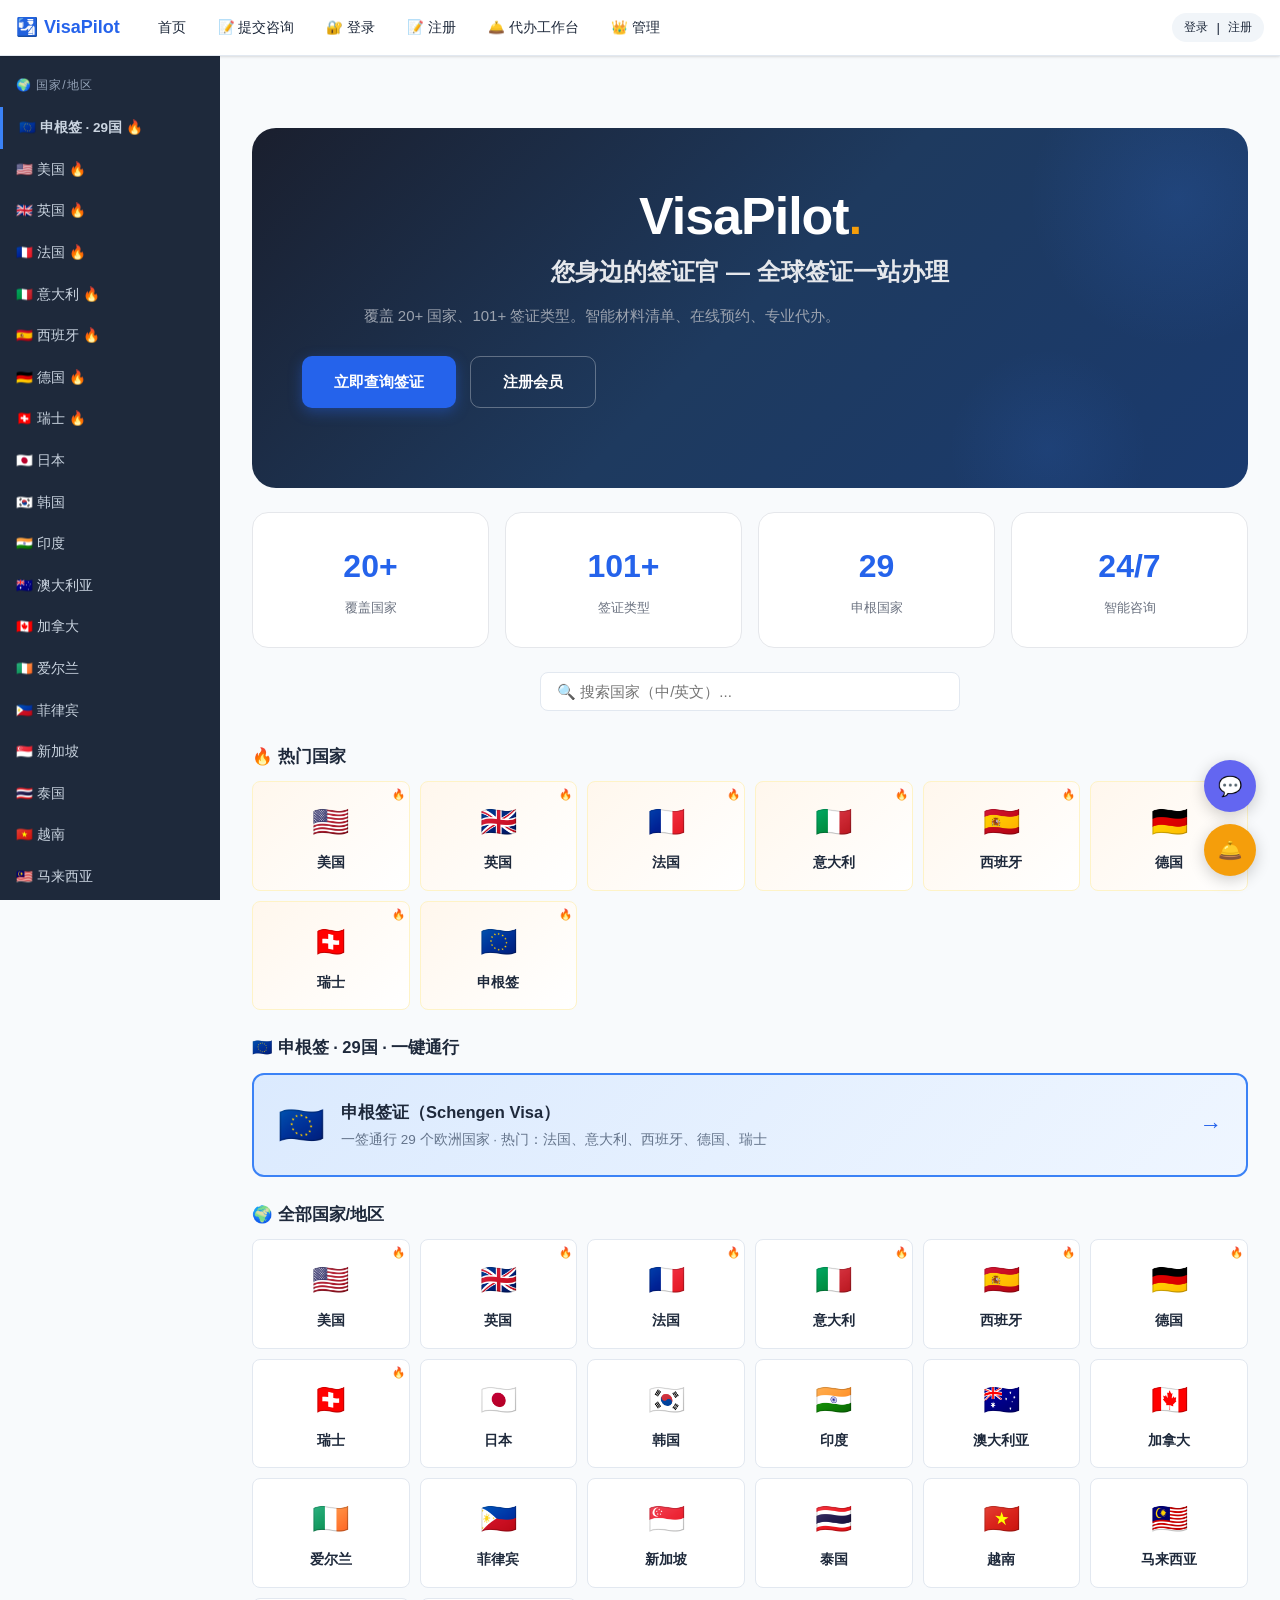
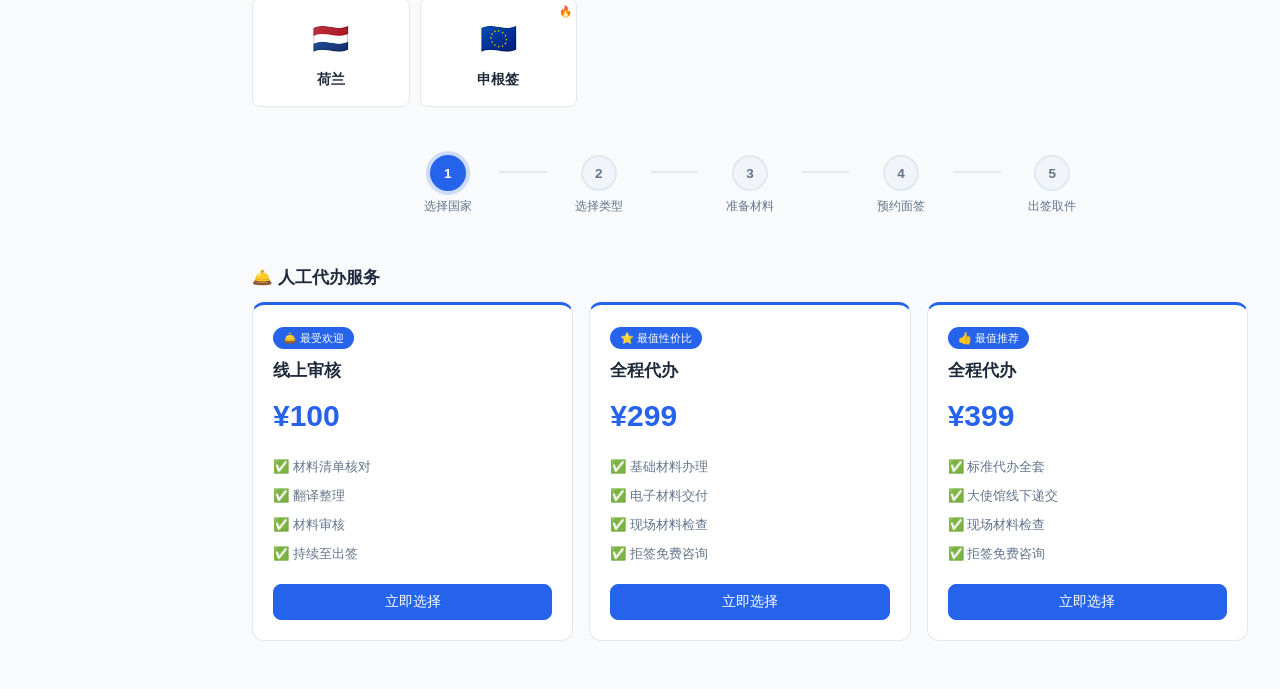
==== visapilot-single.html @ 3a7e5b3e "feat: 首页头部全新设计 - 深蓝渐变Hero+统计卡片" ====
<!DOCTYPE html>
<html lang="zh-CN">
<head>
  <meta charset="UTF-8">
  <meta name="viewport" content="width=device-width, initial-scale=1.0">
  <title>VisaPilot — 全球签证 · 智能指南</title>
  <style>/* ===== VisaPilot — 全局样式 ===== */

:root {
  --primary: #2563eb;
  --primary-dark: #1d4ed8;
  --primary-light: #3b82f6;
  --success: #10b981;
  --danger: #ef4444;
  --warning: #f59e0b;
  --info: #6366f1;
  --bg: #f8fafc;
  --bg-card: #ffffff;
  --bg-muted: #f1f5f9;
  --bg-sidebar: #1e293b;
  --border: #e2e8f0;
  --text: #1e293b;
  --text-muted: #64748b;
  --text-light: #94a3b8;
  --sidebar-width: 220px;
  --header-height: 56px;
  --radius: 8px;
  --shadow: 0 1px 3px rgba(0,0,0,0.08), 0 1px 2px rgba(0,0,0,0.06);
  --shadow-lg: 0 4px 16px rgba(0,0,0,0.1);
}

*, *::before, *::after { box-sizing: border-box; margin: 0; padding: 0; }

html { font-size: 15px; }

body {
  font-family: -apple-system, BlinkMacSystemFont, 'Segoe UI', 'PingFang SC', 'Hiragino Sans GB', 'Microsoft YaHei', sans-serif;
  background: var(--bg);
  color: var(--text);
  line-height: 1.6;
  min-height: 100vh;
}

a { color: var(--primary); text-decoration: none; }
a:hover { text-decoration: underline; }

/* ===== 顶部导航 ===== */
.vp-header {
  position: fixed; top: 0; left: 0; right: 0;
  height: var(--header-height);
  background: var(--bg-card);
  border-bottom: 1px solid var(--border);
  display: flex; align-items: center;
  padding: 0 16px;
  z-index: 100;
  box-shadow: var(--shadow);
}

.vp-header-logo {
  font-size: 1.2em; font-weight: 700;
  color: var(--primary);
  cursor: pointer;
  margin-right: 24px;
  display: flex;
  align-items: center;
  gap: 6px;
}

.vp-header-logo img { height: 28px; }

.vp-header-nav {
  display: flex; gap: 4px;
  margin-right: auto;
}

.vp-header-nav a {
  padding: 8px 14px;
  border-radius: var(--radius);
  font-size: 0.9em;
  color: var(--text);
  transition: all .2s;
  cursor: pointer;
  white-space: nowrap;
}

.vp-header-nav a:hover {
  background: var(--bg-muted);
  text-decoration: none;
}

.vp-header-right {
  display: flex;
  align-items: center;
  gap: 8px;
  margin-left: auto;
  flex-shrink: 0;
}

.vp-header-right a, .vp-header-right span {
  font-size: 0.9em;
  color: var(--text);
  white-space: nowrap;
}

.vp-user-status {
  display: flex;
  align-items: center;
  gap: 8px;
  padding: 4px 12px;
  background: var(--bg-muted);
  border-radius: 20px;
  font-size: 0.85em;
}

.vp-link { cursor: pointer; }
.vp-link:hover { color: var(--primary); text-decoration: underline; }

/* ===== 侧边栏 ===== */
.vp-sidebar {
  position: fixed;
  top: var(--header-height);
  left: 0;
  width: var(--sidebar-width);
  bottom: 0;
  background: var(--bg-sidebar);
  overflow-y: auto;
  z-index: 50;
  padding: 8px 0;
}

.vp-sidebar-header {
  padding: 12px 16px;
  color: var(--text-light);
  font-size: 0.8em;
  text-transform: uppercase;
  letter-spacing: 1px;
}

.vp-sidebar-item {
  padding: 10px 16px;
  color: #cbd5e1;
  cursor: pointer;
  transition: all .15s;
  font-size: 0.9em;
  display: flex;
  align-items: center;
  gap: 8px;
}

.vp-sidebar-item:hover {
  background: rgba(255,255,255,0.08);
  color: white;
  text-decoration: none;
}

.vp-sidebar-item.vp-sidebar-active {
  background: var(--primary);
  color: white;
  font-weight: 600;
}

.vp-sidebar-schengen {
  border-left: 3px solid #3b82f6;
  font-weight: 600;
}

.vp-sidebar-divider {
  border: none;
  border-top: 1px solid rgba(255,255,255,0.1);
  margin: 8px 16px;
}

/* ===== 主内容区 ===== */
.vp-main {
  margin-left: var(--sidebar-width);
  margin-top: var(--header-height);
  padding: 24px 32px;
  min-height: calc(100vh - var(--header-height));
  max-width: 1200px;
}

/* ===== 首页 ===== */
.vp-home-hero {
  text-align: center;
  padding: 48px 0 32px;
}

.vp-home-hero h1 {
  font-size: 2em;
  margin-bottom: 8px;
}

.vp-home-hero p {
  color: var(--text-muted);
  margin-bottom: 24px;
}

.vp-home-search {
  position: relative;
  max-width: 420px;
  margin: 0 auto;
}

.vp-search-results {
  position: absolute;
  top: 100%;
  left: 0; right: 0;
  background: var(--bg-card);
  border: 1px solid var(--border);
  border-radius: 0 0 var(--radius) var(--radius);
  box-shadow: var(--shadow-lg);
  max-height: 240px;
  overflow-y: auto;
  display: none;
  z-index: 200;
}

.vp-search-results.vp-show { display: block; }

.vp-search-item {
  padding: 10px 16px;
  cursor: pointer;
  font-size: 0.9em;
}

.vp-search-item:hover { background: var(--bg-muted); }

.vp-search-empty {
  padding: 16px;
  text-align: center;
  color: var(--text-muted);
  font-size: 0.9em;
}

/* ===== 国家网格 ===== */
.vp-section {
  margin-bottom: 24px;
}

.vp-section h3 {
  font-size: 1.1em;
  margin-bottom: 12px;
  color: var(--text);
}

.vp-country-grid {
  display: grid;
  grid-template-columns: repeat(auto-fill, minmax(140px, 1fr));
  gap: 10px;
}

.vp-country-grid-lg {
  grid-template-columns: repeat(auto-fill, minmax(160px, 1fr));
}

.vp-country-card {
  background: var(--bg-card);
  border: 1px solid var(--border);
  border-radius: var(--radius);
  padding: 16px 12px;
  cursor: pointer;
  transition: all .2s;
  display: flex;
  flex-direction: column;
  align-items: center;
  gap: 6px;
  text-align: center;
  position: relative;
}

.vp-country-card:hover {
  border-color: var(--primary);
  box-shadow: var(--shadow);
  transform: translateY(-2px);
}

.vp-country-card-hot {
  border-color: #fef3c7;
  background: linear-gradient(135deg, #fff7ed, #fff);
}

.vp-country-flag { font-size: 2em; }

.vp-country-name { font-weight: 600; font-size: 0.9em; }

.vp-badge-hot {
  position: absolute;
  top: 4px;
  right: 4px;
  font-size: 0.8em;
}

.vp-card-highlight {
  background: linear-gradient(135deg, #dbeafe, #eff6ff);
  border: 2px solid #3b82f6;
  border-radius: 12px;
  cursor: pointer;
  padding: 20px 24px;
  transition: all .2s;
}

.vp-card-highlight:hover {
  box-shadow: var(--shadow-lg);
  transform: translateY(-2px);
}

.vp-card-highlight-content {
  display: flex;
  align-items: center;
  gap: 16px;
}

.vp-card-highlight-icon { font-size: 2.5em; }

.vp-card-highlight-content h4 {
  font-size: 1.1em;
  margin-bottom: 4px;
}

.vp-card-highlight-content p {
  color: var(--text-muted);
  font-size: 0.9em;
}

.vp-card-arrow {
  margin-left: auto;
  font-size: 1.5em;
  color: var(--primary);
}

/* ===== 套餐卡片 ===== */
.vp-plans-grid {
  display: grid;
  grid-template-columns: repeat(auto-fill, minmax(240px, 1fr));
  gap: 16px;
}

.vp-plan-card {
  background: var(--bg-card);
  border: 1px solid var(--border);
  border-radius: 12px;
  padding: 20px;
  position: relative;
  transition: all .2s;
}

.vp-plan-card:hover {
  border-color: var(--primary);
  box-shadow: var(--shadow);
}

.vp-plan-popular { border-top: 3px solid var(--primary); }

.vp-plan-badge {
  background: var(--primary);
  color: white;
  font-size: 0.75em;
  padding: 2px 10px;
  border-radius: 12px;
  display: inline-block;
  margin-bottom: 8px;
}

.vp-plan-card h4 { font-size: 1.1em; margin-bottom: 8px; }

.vp-plan-price {
  font-size: 2em;
  font-weight: 700;
  color: var(--primary);
  margin-bottom: 12px;
}

.vp-plan-card ul {
  list-style: none;
  padding: 0;
  margin-bottom: 16px;
}

.vp-plan-card ul li {
  padding: 4px 0;
  font-size: 0.88em;
  color: var(--text-muted);
}

.vp-plan-card ul li::before { content: '✅ '; }

/* ===== 国家详情 ===== */
.vp-country-header {
  margin-bottom: 16px;
}

.vp-country-header h1 {
  font-size: 1.6em;
}

.vp-china-banner {
  background: linear-gradient(135deg, #fef2f2, #fee2e2);
  border: 1px solid #fecaca;
  border-radius: var(--radius);
  padding: 12px 16px;
  font-size: 0.9em;
  color: #991b1b;
  margin-bottom: 16px;
  display: flex;
  align-items: center;
  gap: 8px;
  flex-wrap: wrap;
}

/* ===== 签证标签 ===== */
.vp-visa-tabs {
  display: flex;
  gap: 4px;
  flex-wrap: wrap;
  margin-bottom: 20px;
}

.vp-visa-tab {
  padding: 8px 16px;
  border: 1px solid var(--border);
  border-radius: 20px;
  background: var(--bg-card);
  cursor: pointer;
  font-size: 0.85em;
  transition: all .2s;
}

.vp-visa-tab:hover {
  border-color: var(--primary);
  color: var(--primary);
}

.vp-visa-tab.active {
  background: var(--primary);
  color: white;
  border-color: var(--primary);
}

/* ===== 概览卡 ===== */
.vp-overview-card {
  background: var(--bg-card);
  border: 1px solid var(--border);
  border-radius: var(--radius);
  padding: 20px;
  margin-bottom: 20px;
}

.vp-overview-grid {
  display: grid;
  grid-template-columns: repeat(auto-fill, minmax(160px, 1fr));
  gap: 12px;
  margin-top: 12px;
}

.vp-overview-item {
  display: flex;
  flex-direction: column;
  gap: 4px;
}

.vp-overview-item span { font-size: 0.85em; color: var(--text-muted); }
.vp-overview-item strong { font-size: 1em; }

/* ===== 材料清单 ===== */
.vp-materials-list {
  display: flex;
  flex-direction: column;
  gap: 6px;
}

.vp-material-item {
  display: flex;
  align-items: center;
  gap: 10px;
  padding: 10px 12px;
  background: var(--bg-card);
  border: 1px solid var(--border);
  border-radius: var(--radius);
  flex-wrap: wrap;
}

.vp-checkbox {
  display: flex;
  align-items: center;
  gap: 8px;
  cursor: pointer;
  flex: 1;
  min-width: 160px;
}

.vp-checkbox input[type="checkbox"] { width: 16px; height: 16px; cursor: pointer; }

.vp-strikethrough { text-decoration: line-through; color: var(--text-muted); }

.vp-material-required {
  font-size: 0.8em;
  padding: 2px 8px;
  border-radius: 4px;
  background: var(--bg-muted);
}

.vp-required { color: var(--danger); font-weight: 600; }

.vp-material-note {
  font-size: 0.85em;
  margin-left: auto;
}

.vp-login-prompt {
  text-align: center;
  padding: 20px;
  background: var(--bg-muted);
  border-radius: var(--radius);
  margin-top: 12px;
  font-size: 0.9em;
}

/* ===== 办理流程 ===== */
.vp-process-steps {
  display: flex;
  flex-direction: column;
  gap: 8px;
}

.vp-process-step {
  display: flex;
  gap: 12px;
  align-items: flex-start;
  padding: 12px;
  background: var(--bg-card);
  border: 1px solid var(--border);
  border-radius: var(--radius);
}

.vp-step-number {
  width: 32px;
  height: 32px;
  border-radius: 50%;
  background: var(--primary);
  color: white;
  display: flex;
  align-items: center;
  justify-content: center;
  font-weight: 700;
  font-size: 0.9em;
  flex-shrink: 0;
}

.vp-step-content h4 {
  font-size: 0.95em;
  margin-bottom: 2px;
}

.vp-step-content p { font-size: 0.85em; color: var(--text-muted); }

/* ===== 签证中心 ===== */
.vp-center-list {
  display: grid;
  grid-template-columns: repeat(auto-fill, minmax(280px, 1fr));
  gap: 10px;
}

.vp-center-item {
  background: var(--bg-card);
  border: 1px solid var(--border);
  border-radius: var(--radius);
  padding: 12px 16px;
}

.vp-center-item strong { display: block; margin-bottom: 4px; }
.vp-center-item p { font-size: 0.85em; color: var(--text-muted); margin-bottom: 4px; }

/* ===== 日历 ===== */
.vp-calendar-wrap {
  background: var(--bg-card);
  border: 1px solid var(--border);
  border-radius: var(--radius);
  padding: 16px;
}

.vp-calendar-nav {
  display: flex;
  align-items: center;
  justify-content: center;
  gap: 16px;
  margin-bottom: 16px;
}

.vp-calendar-title {
  font-size: 1.1em;
  font-weight: 600;
  min-width: 160px;
  text-align: center;
}

.vp-calendar-table {
  width: 100%;
  border-collapse: collapse;
}

.vp-calendar-table th {
  padding: 8px 4px;
  font-size: 0.85em;
  color: var(--text-muted);
  text-align: center;
  border-bottom: 1px solid var(--border);
}

.vp-cal-cell {
  width: 14.28%;
  padding: 8px 4px;
  text-align: center;
  cursor: default;
  border: 1px solid transparent;
  border-radius: 4px;
  transition: all .15s;
}

.vp-cal-day {
  font-size: 1em;
  font-weight: 500;
}

.vp-cal-count {
  font-size: 0.7em;
  color: var(--text-muted);
  margin-top: 2px;
}

.vp-cal-today .vp-cal-day {
  background: var(--primary);
  color: white;
  width: 30px;
  height: 30px;
  line-height: 30px;
  border-radius: 50%;
  margin: 0 auto;
}

.vp-cal-avail {
  cursor: pointer;
}

.vp-cal-avail:hover {
  background: #dbeafe;
  border-color: var(--primary);
}

.vp-cal-avail .vp-cal-day { color: var(--success); }
.vp-cal-full .vp-cal-day { color: var(--text-muted); }
.vp-cal-past .vp-cal-day { color: var(--text-light); }

.vp-cal-selected {
  background: #dbeafe !important;
  border: 2px solid var(--primary) !important;
}

/* ===== 时间段 ===== */
.vp-timeslot-area {
  margin-top: 16px;
}

.vp-timeslot-header {
  margin-bottom: 12px;
}

.vp-timeslot-header h4 { font-size: 1em; }

.vp-timeslot-groups {
  display: grid;
  grid-template-columns: 1fr 1fr;
  gap: 16px;
}

@media (max-width:640px) {
  .vp-timeslot-groups { grid-template-columns: 1fr; }
}

.vp-timeslot-group h5 {
  font-size: 0.9em;
  margin-bottom: 8px;
  color: var(--text-muted);
}

.vp-timeslot-grid {
  display: grid;
  grid-template-columns: repeat(auto-fill, minmax(100px, 1fr));
  gap: 6px;
}

.vp-btn-slot {
  padding: 6px 8px;
  font-size: 0.82em;
  border-radius: 6px;
  border: 1px solid var(--border);
  background: var(--bg-card);
  cursor: pointer;
  transition: all .15s;
  text-align: center;
}

.vp-btn-slot:hover:not(:disabled) {
  border-color: var(--primary);
  background: #dbeafe;
}

.vp-btn-slot:disabled {
  opacity: 0.4;
  cursor: not-allowed;
  text-decoration: line-through;
}

.vp-badge-hot {
  font-size: 0.7em;
}

/* ===== 预约确认 ===== */
.vp-booking-card {
  background: linear-gradient(135deg, #ecfdf5, #d1fae5);
  border: 1px solid #a7f3d0;
  border-radius: var(--radius);
  padding: 16px;
  margin-top: 16px;
}

.vp-booking-details p {
  margin: 4px 0;
  font-size: 0.9em;
}

.vp-booking-note {
  font-size: 0.85em;
  color: var(--text-muted);
  margin: 8px 0;
}

/* ===== 等待时间 ===== */
.vp-wait-time-card {
  background: var(--bg-card);
  border: 1px solid var(--border);
  border-radius: var(--radius);
  padding: 16px;
  text-align: center;
  margin-bottom: 16px;
}

.vp-wait-days {
  font-size: 2.5em;
  font-weight: 700;
}

.vp-wait-status {
  font-size: 1.1em;
  font-weight: 600;
  margin: 4px 0;
}

.vp-wait-note {
  font-size: 0.85em;
  color: var(--text-muted);
  margin-top: 4px;
}

/* ===== DIY 标签 ===== */
.vp-diy-tabs {
  display: flex;
  gap: 4px;
  flex-wrap: wrap;
  margin-bottom: 12px;
}

.vp-diy-tab {
  padding: 8px 16px;
  border: 1px solid var(--border);
  border-radius: 6px;
  background: var(--bg-card);
  cursor: pointer;
  font-size: 0.85em;
  transition: all .2s;
}

.vp-diy-tab:hover { border-color: var(--info); color: var(--info); }
.vp-diy-tab.active { background: var(--info); color: white; border-color: var(--info); }

/* ===== 上传 ===== */
.vp-upload-progress {
  display: flex;
  align-items: center;
  gap: 12px;
  margin-bottom: 16px;
}

.vp-progress-bar {
  flex: 1;
  height: 8px;
  background: var(--bg-muted);
  border-radius: 4px;
  overflow: hidden;
}

.vp-progress-fill {
  height: 100%;
  background: var(--success);
  border-radius: 4px;
  transition: width .3s;
}

.vp-progress-text {
  font-size: 0.85em;
  color: var(--text-muted);
  white-space: nowrap;
}

.vp-upload-list {
  display: flex;
  flex-direction: column;
  gap: 6px;
}

.vp-upload-item {
  display: flex;
  align-items: center;
  justify-content: space-between;
  padding: 10px 12px;
  background: var(--bg-card);
  border: 1px solid var(--border);
  border-radius: var(--radius);
  gap: 8px;
}

.vp-upload-done {
  background: #f0fdf4;
  border-color: #bbf7d0;
}

.vp-upload-info {
  display: flex;
  flex-direction: column;
  gap: 2px;
  flex: 1;
}

.vp-upload-info strong { font-size: 0.9em; }

.vp-upload-filename {
  font-size: 0.82em;
  color: var(--text-muted);
}

.vp-upload-status {
  font-size: 0.78em;
  color: var(--text-muted);
}

.vp-upload-actions {
  margin-top: 16px;
  display: flex;
  gap: 8px;
  justify-content: center;
}

/* ===== 脉冲动画 ===== */
@keyframes vp-pulse {
  0%, 100% { box-shadow: 0 0 0 0 rgba(16,185,129,0.4); }
  50% { box-shadow: 0 0 0 12px rgba(16,185,129,0); }
}

.vp-pulse {
  animation: vp-pulse 2s infinite;
}

/* ===== 行程单 ===== */
.vp-itinerary {
  overflow-x: auto;
}

.vp-itinerary h4 { margin-bottom: 8px; }

.vp-itinerary-links {
  display: flex;
  gap: 8px;
  margin: 12px 0;
  flex-wrap: wrap;
}

.vp-itinerary-table td, .vp-itinerary-table th {
  padding: 8px 10px;
  font-size: 0.85em;
  white-space: nowrap;
}

.vp-itinerary-table tr:nth-child(odd) td {
  background: var(--bg-muted);
}

.vp-itinerary-table a {
  color: var(--primary);
  font-size: 0.9em;
}

.vp-itinerary-table small {
  color: var(--text-muted);
}

/* ===== 保险 ===== */
.vp-insurance-grid {
  display: grid;
  grid-template-columns: repeat(auto-fill, minmax(200px, 1fr));
  gap: 10px;
  margin-top: 12px;
}

.vp-insurance-card {
  display: flex;
  align-items: center;
  gap: 12px;
  padding: 12px 16px;
  background: var(--bg-card);
  border: 2px solid var(--border);
  border-radius: var(--radius);
  text-decoration: none;
  color: var(--text);
  transition: all .2s;
}

.vp-insurance-card:hover {
  box-shadow: var(--shadow);
  transform: translateY(-2px);
  text-decoration: none;
}

.vp-insurance-icon { font-size: 1.8em; }

.vp-insurance-info strong { display: block; font-size: 0.9em; }
.vp-insurance-info span { font-size: 0.8em; color: var(--text-muted); }

/* ===== 翻译 ===== */
.vp-translation-templates {
  display: flex;
  gap: 8px;
  flex-wrap: wrap;
  margin: 8px 0;
}

.vp-translation-template {
  padding: 6px 12px;
  background: var(--bg-muted);
  border-radius: 6px;
  font-size: 0.85em;
}

/* ===== 申根页 ===== */
.vp-schengen-info {
  background: var(--bg-card);
  border: 1px solid var(--border);
  border-radius: var(--radius);
  padding: 20px;
  margin: 16px 0;
}

.vp-schengen-info ul {
  padding-left: 20px;
  margin-top: 8px;
}

.vp-schengen-info ul li { margin: 4px 0; font-size: 0.9em; }

/* ===== 管理后台 ===== */
.vp-admin-dashboard h2 {
  margin-bottom: 16px;
}

.vp-admin-tabs {
  display: flex;
  gap: 4px;
  flex-wrap: wrap;
  margin-bottom: 16px;
  border-bottom: 1px solid var(--border);
  padding-bottom: 8px;
}

.vp-admin-tab {
  padding: 8px 16px;
  border: none;
  border-radius: 6px 6px 0 0;
  background: transparent;
  cursor: pointer;
  font-size: 0.9em;
  transition: all .15s;
  color: var(--text-muted);
}

.vp-admin-tab:hover { background: var(--bg-muted); color: var(--text); }
.vp-admin-tab.active {
  background: var(--primary);
  color: white;
}

/* ===== 表格 ===== */
.vp-table {
  width: 100%;
  border-collapse: collapse;
  font-size: 0.88em;
  background: var(--bg-card);
  border-radius: var(--radius);
  overflow: hidden;
}

.vp-table th {
  background: var(--bg-muted);
  padding: 10px 12px;
  text-align: left;
  font-weight: 600;
  border-bottom: 1px solid var(--border);
}

.vp-table td {
  padding: 8px 12px;
  border-bottom: 1px solid var(--border);
}

.vp-table tr:last-child td { border-bottom: none; }
.vp-table tr:hover td { background: #f8fafc; }

/* ===== 订单卡片 ===== */
.vp-order-card {
  background: var(--bg-card);
  border: 1px solid var(--border);
  border-radius: var(--radius);
  padding: 12px 16px;
  margin-bottom: 8px;
}

.vp-order-card-done {
  border-left: 3px solid var(--success);
}

.vp-order-header {
  display: flex;
  justify-content: space-between;
  align-items: center;
  margin-bottom: 6px;
}

.vp-order-body p {
  font-size: 0.85em;
  color: var(--text-muted);
  margin: 2px 0;
}

.vp-order-commission {
  font-weight: 600;
  color: var(--success);
}

.vp-order-status {
  font-size: 0.85em;
  color: var(--primary);
  font-weight: 600;
}

.vp-order-time {
  font-size: 0.82em;
  color: var(--text-muted);
}

/* ===== 聊天 ===== */
.vp-chat-list {
  display: flex;
  flex-direction: column;
  gap: 4px;
  margin-bottom: 8px;
}

.vp-chat-item {
  display: flex;
  align-items: center;
  gap: 8px;
  padding: 10px 12px;
  background: var(--bg-card);
  border: 1px solid var(--border);
  border-radius: var(--radius);
  cursor: pointer;
  transition: all .15s;
}

.vp-chat-item:hover { background: var(--bg-muted); }

.vp-chat-item-name {
  font-weight: 600;
  font-size: 0.9em;
  flex: 1;
}

.vp-chat-item-preview {
  font-size: 0.82em;
  color: var(--text-muted);
  max-width: 200px;
  overflow: hidden;
  text-overflow: ellipsis;
  white-space: nowrap;
}

.vp-chat-view {
  height: 350px;
  overflow-y: auto;
  padding: 8px;
  background: var(--bg-card);
  border: 1px solid var(--border);
  border-radius: var(--radius);
  display: flex;
  flex-direction: column;
  gap: 6px;
}

.vp-chat-msg {
  display: flex;
  flex-direction: column;
  max-width: 80%;
}

.vp-chat-admin {
  align-self: flex-end;
}

.vp-chat-user {
  align-self: flex-start;
}

.vp-chat-bubble {
  padding: 8px 12px;
  border-radius: 12px;
  font-size: 0.88em;
  word-break: break-word;
}

.vp-chat-admin .vp-chat-bubble {
  background: var(--primary);
  color: white;
  border-bottom-right-radius: 4px;
}

.vp-chat-user .vp-chat-bubble {
  background: var(--bg-muted);
  border-bottom-left-radius: 4px;
}

.vp-chat-time {
  font-size: 0.75em;
  color: var(--text-muted);
  margin-top: 2px;
  padding: 0 4px;
}

.vp-chat-input-area {
  display: flex;
  gap: 6px;
  align-items: center;
  margin-top: 8px;
}

.vp-chat-input-area .vp-input {
  flex: 1;
  padding: 8px 12px;
  border: 1px solid var(--border);
  border-radius: 20px;
  font-size: 0.88em;
}

/* ===== 我的预约 ===== */
.vp-my-tabs {
  display: flex;
  gap: 8px;
  margin-bottom: 16px;
}

.vp-my-tab {
  padding: 8px 20px;
  border: 1px solid var(--border);
  border-radius: 20px;
  background: var(--bg-card);
  cursor: pointer;
  transition: all .2s;
}

.vp-my-tab:hover { border-color: var(--primary); }
.vp-my-tab.active { background: var(--primary); color: white; border-color: var(--primary); }

.vp-booking-list {
  display: flex;
  flex-direction: column;
  gap: 8px;
}

.vp-booking-card {
  background: var(--bg-card);
  border: 1px solid var(--border);
  border-radius: var(--radius);
  padding: 14px 16px;
}

.vp-booking-card-header {
  display: flex;
  justify-content: space-between;
  align-items: center;
  margin-bottom: 6px;
  font-weight: 600;
}

.vp-booking-card-body p {
  font-size: 0.88em;
  color: var(--text-muted);
  margin: 2px 0;
}

.vp-booking-card-actions {
  margin-top: 10px;
  display: flex;
  gap: 8px;
}

.vp-review-materials {
  display: flex;
  flex-wrap: wrap;
  gap: 4px;
  margin-top: 8px;
}

.vp-review-material-tag {
  padding: 2px 8px;
  border-radius: 4px;
  font-size: 0.78em;
  background: var(--bg-muted);
}

.vp-tag-ok { color: var(--success); }
.vp-tag-fail { color: var(--danger); }

/* ===== 弹窗 ===== */
.vp-modal-overlay {
  position: fixed;
  top: 0; left: 0; right: 0; bottom: 0;
  background: rgba(0,0,0,0.5);
  display: flex;
  align-items: center;
  justify-content: center;
  z-index: 1000;
  animation: fadeIn .2s;
}

@keyframes fadeIn { from { opacity: 0; } to { opacity: 1; } }

@keyframes slideIn {
  from { transform: translateX(100%); opacity: 0; }
  to { transform: translateX(0); opacity: 1; }
}

.vp-modal {
  background: var(--bg-card);
  border-radius: 12px;
  width: 90%;
  max-width: 480px;
  max-height: 80vh;
  overflow-y: auto;
  box-shadow: var(--shadow-lg);
}

.vp-modal-lg { max-width: 600px; }

.vp-modal-header {
  display: flex;
  justify-content: space-between;
  align-items: center;
  padding: 16px 20px;
  border-bottom: 1px solid var(--border);
}

.vp-modal-header h3 { font-size: 1.05em; }

.vp-modal-close {
  width: 28px; height: 28px;
  border: none;
  background: transparent;
  font-size: 1.1em;
  cursor: pointer;
  border-radius: 4px;
  display: flex;
  align-items: center;
  justify-content: center;
}

.vp-modal-close:hover { background: var(--bg-muted); }

.vp-modal-body {
  padding: 20px;
}

/* ===== 表单 ===== */
.vp-form { display: flex; flex-direction: column; gap: 12px; }

.vp-form label {
  display: flex;
  flex-direction: column;
  gap: 4px;
  font-size: 0.88em;
  color: var(--text);
}

.vp-form-row {
  display: flex;
  gap: 12px;
  flex-wrap: wrap;
}

.vp-form-row label {
  flex: 1;
  min-width: 180px;
}

.vp-input, .vp-select {
  width: 100%;
  padding: 8px 12px;
  border: 1px solid var(--border);
  border-radius: var(--radius);
  font-size: 0.9em;
  background: var(--bg-card);
  transition: border-color .15s;
}

.vp-input:focus, .vp-select:focus {
  outline: none;
  border-color: var(--primary);
  box-shadow: 0 0 0 2px rgba(37,99,235,0.15);
}

.vp-input-lg {
  padding: 10px 16px;
  font-size: 1em;
}

.vp-select-sm {
  width: auto;
  padding: 4px 8px;
  font-size: 0.85em;
}

.vp-form-footer {
  text-align: center;
  font-size: 0.85em;
  color: var(--text-muted);
  margin-top: 4px;
}

.vp-form-checkbox {
  flex-direction: row !important;
  align-items: center;
  gap: 8px;
}

.vp-form-checkbox input { width: 16px; height: 16px; }

/* ===== 登录标签 ===== */
.vp-login-tabs {
  display: flex;
  gap: 4px;
  margin-bottom: 16px;
}

.vp-login-tab {
  flex: 1;
  padding: 8px 12px;
  background: var(--bg-muted);
  border: none;
  border-radius: 6px;
  cursor: pointer;
  font-size: 0.88em;
  transition: all .15s;
  text-align: center;
}

.vp-login-tab.active {
  background: var(--primary);
  color: white;
}

/* ===== 按钮 ===== */
.vp-btn {
  display: inline-flex;
  align-items: center;
  justify-content: center;
  gap: 4px;
  padding: 8px 16px;
  border: 1px solid var(--border);
  border-radius: var(--radius);
  font-size: 0.9em;
  cursor: pointer;
  transition: all .15s;
  background: var(--bg-card);
  color: var(--text);
  white-space: nowrap;
}

.vp-btn:hover { background: var(--bg-muted); text-decoration: none; }

.vp-btn-sm { padding: 5px 10px; font-size: 0.82em; }
.vp-btn-xs { padding: 3px 8px; font-size: 0.75em; }
.vp-btn-lg { padding: 12px 24px; font-size: 1em; }
.vp-btn-block { width: 100%; }

.vp-btn-primary {
  background: var(--primary);
  color: white;
  border-color: var(--primary);
}
.vp-btn-primary:hover { background: var(--primary-dark); }

.vp-btn-success {
  background: var(--success);
  color: white;
  border-color: var(--success);
}
.vp-btn-success:hover { background: #059669; }

.vp-btn-danger {
  background: var(--danger);
  color: white;
  border-color: var(--danger);
}
.vp-btn-danger:hover { background: #dc2626; }

.vp-btn-outline {
  background: transparent;
  border: 1px solid var(--primary);
  color: var(--primary);
}
.vp-btn-outline:hover { background: #dbeafe; }

.vp-btn-secondary {
  background: var(--bg-muted);
  color: var(--text-muted);
}

.vp-text-muted { color: var(--text-muted); }
.vp-text-danger { color: var(--danger); }
.vp-mt-sm { margin-top: 8px; }

.vp-badge {
  display: inline-flex;
  align-items: center;
  padding: 2px 8px;
  border-radius: 12px;
  font-size: 0.75em;
  font-weight: 600;
}

.vp-badge-danger {
  background: #fef2f2;
  color: var(--danger);
}

/* ===== 空状态 ===== */
.vp-empty-state {
  text-align: center;
  padding: 40px 20px;
  color: var(--text-muted);
  font-size: 0.9em;
}

/* ===== 审核详情 ===== */
.vp-review-detail {
  background: var(--bg-card);
  border-radius: var(--radius);
  padding: 20px;
}

.vp-review-header {
  margin-bottom: 16px;
}

.vp-review-header button {
  margin-bottom: 8px;
}

.vp-status-pending { color: var(--text-muted); }
.vp-status-approved { color: var(--success); font-weight: 600; }
.vp-status-rejected { color: var(--danger); font-weight: 600; }

/* ===== 个人中心 ===== */
.vp-page h2 {
  margin-bottom: 16px;
}

.vp-profile-card {
  background: var(--bg-card);
  border: 1px solid var(--border);
  border-radius: var(--radius);
  padding: 20px;
  max-width: 400px;
}

.vp-profile-card p {
  margin: 6px 0;
  font-size: 0.9em;
}

/* ===== 成功弹窗 ===== */
.vp-success-content {
  text-align: center;
  padding: 20px;
}

.vp-success-icon {
  font-size: 4em;
  margin-bottom: 12px;
}

/* ===== 订单汇总 ===== */
.vp-order-summary {
  background: var(--bg-muted);
  padding: 12px;
  border-radius: var(--radius);
  font-size: 0.9em;
}

.vp-plan-selected {
  text-align: center;
  padding: 12px;
  background: #dbeafe;
  border-radius: var(--radius);
  margin-bottom: 8px;
}

.vp-plan-price-inline {
  font-size: 1.4em;
  font-weight: 700;
  color: var(--primary);
}

/* ===== 浮动按钮 ===== */
.vp-fab {
  position: fixed;
  bottom: 24px;
  right: 24px;
  width: 52px;
  height: 52px;
  border-radius: 50%;
  border: none;
  font-size: 1.3em;
  cursor: pointer;
  box-shadow: 0 4px 16px rgba(0,0,0,0.2);
  transition: all .2s;
  z-index: 500;
  display: flex;
  align-items: center;
  justify-content: center;
}

.vp-fab:hover {
  transform: scale(1.1);
}

#vp-ai-btn {
  background: var(--info);
  color: white;
  bottom: 88px;
}

#vp-booking-btn {
  background: #f59e0b;
  color: white;
}

@keyframes pulse-ring {
  0% { box-shadow: 0 0 0 0 rgba(245,158,11,0.4); }
  70% { box-shadow: 0 0 0 16px rgba(245,158,11,0); }
  100% { box-shadow: 0 0 0 0 rgba(245,158,11,0); }
}

#vp-booking-btn {
  animation: pulse-ring 2s infinite;
}

/* ===== AI 聊天面板 ===== */
.vp-ai-chat-panel {
  position: fixed;
  bottom: 150px;
  right: 24px;
  width: 360px;
  max-height: 500px;
  background: var(--bg-card);
  border-radius: 12px;
  box-shadow: 0 8px 32px rgba(0,0,0,0.15);
  display: none;
  flex-direction: column;
  z-index: 600;
  overflow: hidden;
}

.vp-ai-chat-panel.vp-open { display: flex; }

.vp-ai-header {
  background: var(--info);
  color: white;
  padding: 12px 16px;
  font-weight: 600;
  font-size: 0.9em;
}

.vp-ai-messages {
  flex: 1;
  overflow-y: auto;
  padding: 12px;
  display: flex;
  flex-direction: column;
  gap: 8px;
  min-height: 300px;
  max-height: 350px;
}

.vp-ai-msg {
  padding: 10px 14px;
  border-radius: 12px;
  font-size: 0.88em;
  line-height: 1.5;
  max-width: 85%;
  white-space: pre-wrap;
}

.vp-ai-bot {
  background: var(--bg-muted);
  align-self: flex-start;
  border-bottom-left-radius: 4px;
}

.vp-ai-user {
  background: var(--primary);
  color: white;
  align-self: flex-end;
  border-bottom-right-radius: 4px;
}

.vp-ai-input-area {
  display: flex;
  gap: 6px;
  padding: 10px 12px;
  border-top: 1px solid var(--border);
}

.vp-ai-input-area .vp-input {
  flex: 1;
  border-radius: 20px;
  padding: 8px 14px;
  border: 1px solid var(--border);
  font-size: 0.88em;
}

/* ===== 响应式 ===== */
@media (max-width: 768px) {
  .vp-sidebar {
    width: 60px;
    overflow: hidden;
  }

  .vp-sidebar-header,
  .vp-sidebar-item span:not(.vp-country-flag) { display: none; }

  .vp-sidebar-item {
    justify-content: center;
    padding: 12px 8px;
    font-size: 1.2em;
  }

  .vp-main {
    margin-left: 60px;
    padding: 16px;
  }

  .vp-header-nav a {
    padding: 6px 8px;
    font-size: 0.8em;
  }

  .vp-plans-grid {
    grid-template-columns: 1fr;
  }

  .vp-country-grid {
    grid-template-columns: repeat(auto-fill, minmax(100px, 1fr));
  }

  .vp-ai-chat-panel {
    width: calc(100% - 32px);
    right: 16px;
    bottom: 152px;
  }

  .vp-overview-grid {
    grid-template-columns: 1fr 1fr;
  }

  .vp-admin-tabs {
    overflow-x: auto;
    flex-wrap: nowrap;
  }
}

/* ===== 审核状态码 ===== */
.vp-review-detail .vp-table td { vertical-align: middle; }
.vp-review-detail .vp-btn-xs { padding: 2px 6px; font-size: 0.72em; }


/* ===== 预约时间信息 ===== */
.vp-appointment-info { margin-bottom: 12px; }
.vp-apt-info-card {
  background: #eff6ff;
  border: 1px solid #bfdbfe;
  border-radius: var(--radius);
  padding: 14px 16px;
}
.vp-apt-info-card p { margin: 4px 0; font-size: 0.9em; }
.vp-apt-tip { color: var(--text-muted); font-size: 0.85em !important; margin-top: 6px !important; }

/* ===== 材料勾选状态 ===== */
.vp-material-done {
  background: #f0fdf4 !important;
  border-color: #bbf7d0 !important;
}
.vp-checkbox.vp-checked span { color: var(--text-muted); }


/* ===== 进度步骤指引 ===== */
.vp-progress-steps {
  display: flex;
  align-items: center;
  justify-content: center;
  gap: 0;
  padding: 24px 0;
  max-width: 700px;
  margin: 0 auto;
}

.vp-progress-step-item {
  display: flex;
  flex-direction: column;
  align-items: center;
  gap: 6px;
  flex: 1;
}

.vp-progress-circle {
  width: 36px; height: 36px;
  border-radius: 50%;
  background: var(--bg-muted);
  border: 2px solid var(--border);
  display: flex;
  align-items: center;
  justify-content: center;
  font-weight: 700;
  font-size: 0.9em;
  color: var(--text-muted);
  transition: all .3s;
}

.vp-progress-circle.vp-progress-active {
  background: var(--primary);
  border-color: var(--primary);
  color: white;
  box-shadow: 0 0 0 4px rgba(37,99,235,0.2);
}

.vp-progress-step-item span {
  font-size: 0.78em;
  color: var(--text-muted);
  white-space: nowrap;
}

.vp-progress-line {
  height: 2px;
  background: var(--border);
  flex: 0.5;
  margin: 0 4px;
  margin-bottom: 28px;
}

/* ===== 统计卡片 ===== */
.vp-stats-grid {
  display: grid;
  grid-template-columns: repeat(auto-fill, minmax(180px, 1fr));
  gap: 12px;
  margin-bottom: 16px;
}

.vp-stat-card {
  background: var(--bg-card);
  border: 1px solid var(--border);
  border-radius: var(--radius);
  padding: 16px;
  box-shadow: var(--shadow);
}

.vp-stat-num {
  font-size: 1.8em;
  font-weight: 700;
  color: var(--text);
}

.vp-stat-label {
  font-size: 0.85em;
  color: var(--text-muted);
  margin-top: 4px;
}

/* ===== 个人中心 ===== */
.vp-profile-card {
  max-width: 500px;
}

.vp-vip-badge {
  font-size: 1.2em;
  font-weight: 700;
  padding: 8px 16px;
  background: linear-gradient(135deg, #fef3c7, #fffbeb);
  border-radius: var(--radius);
  border: 1px solid #fde68a;
}

.vp-profile-field {
  margin: 8px 0;
  display: flex;
  flex-direction: column;
  gap: 4px;
}

.vp-profile-field span:first-child {
  font-size: 0.85em;
  color: var(--text-muted);
  font-weight: 600;
}

/* ===== 代办工作台统计 ===== */
.vp-agent-stats-row {
  display: flex;
  gap: 12px;
  margin-bottom: 16px;
  flex-wrap: wrap;
}

.vp-agent-stat {
  padding: 12px 20px;
  background: var(--bg-card);
  border: 1px solid var(--border);
  border-radius: var(--radius);
  flex: 1;
  min-width: 100px;
  text-align: center;
}

.vp-agent-stat strong {
  display: block;
  font-size: 1.4em;
  color: var(--primary);
}

.vp-agent-stat span {
  font-size: 0.82em;
  color: var(--text-muted);
}

/* ===== 首页升级 ===== */
.vp-home-hero h1 {
  font-size: 2.2em;
  background: linear-gradient(135deg, #2563eb, #1d4ed8);
  -webkit-background-clip: text;
  -webkit-text-fill-color: transparent;
  background-clip: text;
}

.vp-home-hero .vp-text-muted {
  font-size: 0.5em;
  -webkit-text-fill-color: var(--text-muted);
}


/* ===== 拖拽上传 ===== */
.vp-upload-dropzone {
  border: 2px dashed var(--border);
  border-radius: var(--radius);
  padding: 30px 20px;
  text-align: center;
  cursor: pointer;
  transition: all .2s;
  margin-top: 12px;
  background: var(--bg-muted);
}

.vp-upload-dropzone:hover, .vp-upload-dropzone.vp-drag-over {
  border-color: var(--primary);
  background: #dbeafe;
}

.vp-dropzone-icon {
  font-size: 2.5em;
  margin-bottom: 8px;
}

.vp-upload-dropzone p { margin: 4px 0; font-size: 0.9em; color: var(--text-muted); }

/* ===== 文件列表 ===== */
.vp-upload-file-list {
  margin-top: 12px;
  background: var(--bg-card);
  border: 1px solid var(--border);
  border-radius: var(--radius);
  padding: 10px 14px;
}

.vp-file-list-item {
  display: flex;
  justify-content: space-between;
  align-items: center;
  padding: 6px 8px;
  cursor: pointer;
  border-radius: 4px;
  transition: background .15s;
}

.vp-file-list-item:hover { background: var(--bg-muted); }

.vp-file-list-item span:first-child { font-size: 0.88em; }

/* ===== 转译提示 ===== */
.vp-translate-all-btn {
  margin-top: 8px;
}


/* ===== 日历双列布局 ===== */
.vp-calendar-two-col {
  display: grid;
  grid-template-columns: 1fr 1fr;
  gap: 20px;
  align-items: start;
}

.vp-cal-col-left { min-width: 0; }
.vp-cal-col-right { min-width: 0; }

@media (max-width: 768px) {
  .vp-calendar-two-col {
    grid-template-columns: 1fr;
  }
}

/* ===== Hero 新设计 ===== */
.vp-hero {
  background: linear-gradient(135deg, #1a1f2e 0%, #1e3a5f 50%, #1a3a6e 100%);
  border-radius: 24px;
  padding: 60px 50px 80px;
  color: white;
  position: relative;
  overflow: hidden;
}
.vp-hero::before {
  content: '';
  position: absolute; top: -80px; right: -80px;
  width: 300px; height: 300px;
  background: radial-gradient(circle, rgba(59,130,246,0.15) 0%, transparent 70%);
  border-radius: 50%;
}
.vp-hero::after {
  content: '';
  position: absolute; bottom: -60px; right: 100px;
  width: 200px; height: 200px;
  background: radial-gradient(circle, rgba(59,130,246,0.1) 0%, transparent 70%);
  border-radius: 50%;
}
.vp-hero-content { position: relative; z-index: 1; }
.vp-hero-logo {
  font-size: 52px; font-weight: 800;
  letter-spacing: -1px; margin-bottom: 8px;
  line-height: 1.1;
}
.vp-hero-dot { color: #f59e0b; font-size: 48px; }
.vp-hero-subtitle {
  font-size: 24px; font-weight: 600;
  color: #e5e7eb; margin-bottom: 12px;
}
.vp-hero-desc {
  font-size: 15px; color: #9ca3af;
  line-height: 1.6; margin-bottom: 28px; max-width: 600px;
}
.vp-hero-btns { display: flex; gap: 14px; flex-wrap: wrap; }
.vp-hero-btn-primary, .vp-hero-btn-secondary {
  display: inline-flex; align-items: center;
  padding: 13px 32px; border-radius: 10px;
  font-size: 15px; font-weight: 600;
  cursor: pointer; text-decoration: none;
  transition: all 0.2s;
}
.vp-hero-btn-primary {
  background: #2563eb; color: white;
  border: none;
  box-shadow: 0 4px 14px rgba(37,99,235,0.4);
}
.vp-hero-btn-primary:hover { background: #1d4ed8; transform: translateY(-1px); text-decoration: none; color: white; }
.vp-hero-btn-secondary {
  background: transparent; color: white;
  border: 1.5px solid rgba(255,255,255,0.3);
}
.vp-hero-btn-secondary:hover { border-color: rgba(255,255,255,0.6); background: rgba(255,255,255,0.05); text-decoration: none; color: white; }

/* ===== Hero 统计卡片 ===== */
.vp-hero-stats {
  display: grid;
  grid-template-columns: repeat(4, 1fr);
  gap: 16px;
  margin-top: 24px;
}
.vp-hero-stat-card {
  background: white;
  border: 1px solid #e5e7eb;
  border-radius: 16px;
  padding: 28px 16px;
  text-align: center;
  transition: all 0.2s;
}
.vp-hero-stat-card:hover {
  box-shadow: 0 4px 20px rgba(0,0,0,0.08);
  transform: translateY(-2px);
}
.vp-hero-stat-num {
  font-size: 32px; font-weight: 800;
  color: #2563eb; margin-bottom: 6px;
}
.vp-hero-stat-label {
  font-size: 13px; color: #6b7280; font-weight: 500;
}

@media (max-width: 768px) {
  .vp-hero { padding: 40px 24px 50px; }
  .vp-hero-logo { font-size: 36px; }
  .vp-hero-dot { font-size: 32px; }
  .vp-hero-subtitle { font-size: 18px; }
  .vp-hero-desc { font-size: 14px; }
  .vp-hero-btns { flex-direction: column; }
  .vp-hero-btn-primary, .vp-hero-btn-secondary { width: 100%; justify-content: center; }
  .vp-hero-stats { grid-template-columns: repeat(2, 1fr); }
  .vp-hero-stat-num { font-size: 28px; }
}
</style>
  <link rel="icon" href="data:image/svg+xml,<svg xmlns='http://www.w3.org/2000/svg' viewBox='0 0 100 100'><text y='.9em' font-size='90'>🛂</text></svg>">
</head>
<body>

<!-- ===== 顶部导航 ===== -->
<header class="vp-header" id="vp-header">
  <div class="vp-header-logo" onclick="VPApp.navigateToCountry(null);VPUI.renderHome();VPUI.renderSidebar()">
    <span>🛂</span> VisaPilot
  </div>
  <nav class="vp-header-nav">
    <a data-nav="home">首页</a>
    <a data-nav="consult">📝 提交咨询</a>
    <a data-nav="login">🔐 登录</a>
    <a data-nav="register">📝 注册</a>
    <a data-nav="agent">🛎️ 代办工作台</a>
    <a data-nav="admin">👑 管理</a>
  </nav>
  <div class="vp-header-right">
    <span class="vp-user-status" id="vp-user-status">
      <a href="#" onclick="VPApp.showLogin();return false">登录</a> | <a href="#" onclick="VPApp.showRegister();return false">注册</a>
    </span>
  </div>
</header>

<!-- ===== 侧边栏 ===== -->
<aside class="vp-sidebar" id="vp-sidebar">
  <!-- 由 JS 动态渲染 -->
</aside>

<!-- ===== 主内容 ===== -->
<main class="vp-main" id="vp-main-content">
  <!-- 由 JS 动态渲染 -->
</main>

<!-- ===== AI 浮动聊天 ===== -->
<button class="vp-fab" id="vp-ai-btn" title="AI 智能助手">💬</button>
<button class="vp-fab" id="vp-booking-btn" title="人工代办" style="bottom:24px">🛎️</button>

<div class="vp-ai-chat-panel" id="vp-ai-chat-panel">
  <div class="vp-ai-header">🤖 VisaPilot 智能助手</div>
  <div class="vp-ai-messages" id="vp-ai-messages"></div>
  <div class="vp-ai-input-area">
    <input type="text" class="vp-input" id="vp-ai-input" placeholder="输入问题..." autocomplete="off">
    <button class="vp-btn vp-btn-primary vp-btn-sm" id="vp-ai-send-btn">发送</button>
  </div>
</div>

<script>/* data.js */
/**
 * VisaPilot — 数据层
 * 包含所有国家、签证类型、签证中心、城市/行程数据
 */

const VISAPILOT = (function() {
  'use strict';

  // ========= 国家列表 =========
  const COUNTRIES = [
    { id: 'usa',        name: '美国',      flag: '🇺🇸', hot: true,  schengen: false },
    { id: 'uk',         name: '英国',      flag: '🇬🇧', hot: true,  schengen: false },
    { id: 'france',     name: '法国',      flag: '🇫🇷', hot: true,  schengen: false },
    { id: 'italy',      name: '意大利',    flag: '🇮🇹', hot: true,  schengen: false },
    { id: 'spain',      name: '西班牙',    flag: '🇪🇸', hot: true,  schengen: false },
    { id: 'germany',    name: '德国',      flag: '🇩🇪', hot: true,  schengen: false },
    { id: 'switzerland',name: '瑞士',      flag: '🇨🇭', hot: true,  schengen: false },
    { id: 'japan',      name: '日本',      flag: '🇯🇵', hot: false, schengen: false },
    { id: 'korea',      name: '韩国',      flag: '🇰🇷', hot: false, schengen: false },
    { id: 'india',      name: '印度',      flag: '🇮🇳', hot: false, schengen: false },
    { id: 'australia',  name: '澳大利亚',  flag: '🇦🇺', hot: false, schengen: false },
    { id: 'canada',     name: '加拿大',    flag: '🇨🇦', hot: false, schengen: false },
    { id: 'ireland',    name: '爱尔兰',    flag: '🇮🇪', hot: false, schengen: false },
    { id: 'philippines',name: '菲律宾',    flag: '🇵🇭', hot: false, schengen: false },
    { id: 'singapore',  name: '新加坡',    flag: '🇸🇬', hot: false, schengen: false },
    { id: 'thailand',   name: '泰国',      flag: '🇹🇭', hot: false, schengen: false },
    { id: 'vietnam',    name: '越南',      flag: '🇻🇳', hot: false, schengen: false },
    { id: 'malaysia',   name: '马来西亚',  flag: '🇲🇾', hot: false, schengen: false },
    { id: 'netherlands',name: '荷兰',      flag: '🇳🇱', hot: false, schengen: false },
    { id: 'schengen',   name: '申根签',    flag: '🇪🇺', hot: true,  schengen: true },
  ];

  // ========= 签证类型 =========
  const VISA_TYPES_BASE = ['旅游','商务','学生','工作','过境'];

  const VISA_CONFIG = {
    usa: {
      name: '美国', flag: '🇺🇸',
      types: ['旅游(B1/B2)','商务(B1)','学生(F1)','工作(H1B)','过境(C1)'],
      centers: [
        { city:'北京', addr:'北京市朝阳区安家楼路55号', system:'AIS' },
        { city:'上海', addr:'上海市南京西路1038号梅龙镇广场8楼', system:'AIS' },
        { city:'广州', addr:'广州市天河区珠江新城华就路43号', system:'AIS' },
        { city:'成都', addr:'成都市锦江区东御街18号', system:'AIS' },
        { city:'沈阳', addr:'沈阳市和平区青年大街288号', system:'AIS' },
      ],
      feeNote:'¥1200-¥1600（根据签证类型，不含SEVIS费）',
      baseFees: { '旅游(B1/B2)':1600,'商务(B1)':1600,'学生(F1)':1200,'工作(H1B)':1800,'过境(C1)':1200 }
    },
    uk: {
      name: '英国', flag: '🇬🇧',
      types: ['旅游','商务','学生(T4)','工作','过境','长期签证'],
      centers: [
        { city:'北京', addr:'北京市东城区东直门外大街26号', system:'gov.uk/TLScontact' },
        { city:'上海', addr:'上海市黄浦区四川中路213号', system:'gov.uk/TLScontact' },
        { city:'广州', addr:'广州市天河区体育西路189号', system:'gov.uk/TLScontact' },
        { city:'成都', addr:'成都市武侯区人民南路四段3号', system:'gov.uk/TLScontact' },
        { city:'深圳', addr:'深圳市福田区滨河大道9285号', system:'gov.uk/TLScontact' },
        { city:'杭州', addr:'杭州市上城区解放东路8号', system:'gov.uk/TLScontact' },
      ],
      feeNote:'¥1,000-¥1,800（根据签证类型，含服务费）',
      baseFees: { '旅游':1200,'商务':1200,'学生(T4)':900,'工作':1500,'过境':1000,'长期签证':1800 }
    },

    france: {
      name: '法国', flag: '🇫🇷',
      types: ['旅游','商务','学生','工作','过境'],
      centers: [
        { city:'北京', addr:'北京市朝阳区东大桥路9号', system:'France-Visas' },
        { city:'上海', addr:'上海市静安区恒丰路329号', system:'France-Visas' },
        { city:'广州', addr:'广州市天河区体育西路189号', system:'France-Visas' },
        { city:'成都', addr:'成都市锦江区东御街18号', system:'France-Visas' },
        { city:'武汉', addr:'武汉市武昌区中北路171号', system:'France-Visas' },
        { city:'沈阳', addr:'沈阳市和平区青年大街288号', system:'France-Visas' },
      ],
      feeNote:'€90+服务费 ≈ ¥650-950（申根统一费率）',
      baseFees: { '旅游':800,'商务':800,'学生':620,'工作':1500,'过境':800 }
    },
    italy: {
      name: '意大利', flag: '🇮🇹',
      types: ['旅游','商务','学生','工作','过境'],
      centers: [
        { city:'北京', addr:'北京市朝阳区三里屯路2号', system:'VFS Global' },
        { city:'上海', addr:'上海市黄浦区四川中路213号', system:'VFS Global' },
        { city:'广州', addr:'广州市天河区体育西路189号', system:'VFS Global' },
        { city:'重庆', addr:'重庆市渝中区邹容路68号', system:'VFS Global' },
      ],
      feeNote:'€90+服务费 ≈ ¥650-950',
      baseFees: { '旅游':800,'商务':800,'学生':620,'工作':1500,'过境':800 }
    },
    spain: {
      name: '西班牙', flag: '🇪🇸',
      types: ['旅游','商务','学生','工作','过境'],
      centers: [
        { city:'北京', addr:'北京市朝阳区三里屯东四街9号', system:'BLS International' },
        { city:'上海', addr:'上海市浦东新区世纪大道88号', system:'BLS International' },
        { city:'广州', addr:'广州市天河区华夏路8号', system:'BLS International' },
      ],
      feeNote:'€90+服务费 ≈ ¥650-950',
      baseFees: { '旅游':800,'商务':800,'学生':620,'工作':1500,'过境':800 }
    },
    germany: {
      name: '德国', flag: '🇩🇪',
      types: ['旅游','商务','学生','工作','过境'],
      centers: [
        { city:'北京', addr:'北京市朝阳区东直门外大街17号', system:'TLScontact' },
        { city:'上海', addr:'上海市静安区恒丰路329号', system:'TLScontact' },
        { city:'广州', addr:'广州市天河区体育西路189号', system:'TLScontact' },
        { city:'成都', addr:'成都市锦江区东御街18号', system:'TLScontact' },
        { city:'沈阳', addr:'沈阳市和平区青年大街288号', system:'TLScontact' },
      ],
      feeNote:'€90+服务费 ≈ ¥650-950',
      baseFees: { '旅游':800,'商务':800,'学生':620,'工作':1500,'过境':800 }
    },
    netherlands: {
      name: '荷兰', flag: '🇳🇱',
      types: ['旅游','商务','学生','工作','过境'],
      centers: [
        { city:'北京', addr:'北京市朝阳区亮马桥路50号', system:'VFS Global' },
        { city:'上海', addr:'上海市静安区恒丰路329号', system:'VFS Global' },
        { city:'广州', addr:'广州市天河区体育西路189号', system:'VFS Global' },
      ],
      feeNote:'€90+服务费 ≈ ¥650-950',
      baseFees: { '旅游':800,'商务':800,'学生':620,'工作':1500,'过境':800 }
    },
    switzerland: {
      name: '瑞士', flag: '🇨🇭',
      types: ['旅游','商务','学生','工作','过境'],
      centers: [
        { city:'北京', addr:'北京市朝阳区三里屯东五街3号', system:'TLScontact' },
        { city:'上海', addr:'上海市静安区恒丰路329号', system:'TLScontact' },
        { city:'广州', addr:'广州市天河区体育西路189号', system:'TLScontact' },
      ],
      feeNote:'€90+服务费 ≈ ¥650-950',
      baseFees: { '旅游':800,'商务':800,'学生':620,'工作':1500,'过境':800 }
    },
    singapore: {
      name: '新加坡', flag: '🇸🇬',
      types: ['旅游','商务','学生','工作','过境'],
      centers: [
        { city:'北京', addr:'北京市朝阳区亮马桥路50号', system:'新加坡驻华大使馆' },
        { city:'上海', addr:'上海市万山路89号', system:'新加坡驻上海总领事馆' },
        { city:'广州', addr:'广州市天河北路233号', system:'新加坡驻广州总领事馆' },
      ],
      feeNote:'电子签S$30≈¥160，多次签S$90≈¥480',
      baseFees: { '旅游':200,'商务':350,'学生':250,'工作':500,'过境':200 }
    },
    thailand: {
      name: '泰国', flag: '🇹🇭',
      types: ['旅游','商务','学生','工作','过境','长期签证'],
      centers: [
        { city:'北京', addr:'北京市朝阳区建国门外大街1号', system:'泰国驻华大使馆' },
        { city:'上海', addr:'上海市南京西路288号', system:'泰国驻上海总领事馆' },
        { city:'广州', addr:'广州市环市东路368号', system:'泰国驻广州总领事馆' },
        { city:'成都', addr:'成都市武侯区人民南路四段3号', system:'泰国驻成都总领事馆' },
        { city:'厦门', addr:'厦门市思明区鹭江道8号', system:'泰国驻厦门总领事馆' },
      ],
      feeNote:'旅游签免签！商务签¥480，学生签¥400',
      baseFees: { '旅游':0,'商务':480,'学生':400,'工作':800,'过境':200,'长期签证':1200 }
    },
    vietnam: {
      name: '越南', flag: '🇻🇳',
      types: ['旅游','商务','学生','工作','过境'],
      centers: [
        { city:'北京', addr:'北京市朝阳区建国门外光华路32号', system:'越南驻华大使馆' },
        { city:'上海', addr:'上海市浦东新区陆家嘴环路1000号', system:'越南驻上海总领事馆' },
        { city:'广州', addr:'广州市海珠区新港东路1066号', system:'越南驻广州总领事馆' },
      ],
      feeNote:'电子签$25（约¥180），落地签$35',
      baseFees: { '旅游':180,'商务':350,'学生':250,'工作':500,'过境':180 }
    },
    malaysia: {
      name: '马来西亚', flag: '🇲🇾',
      types: ['旅游','商务','学生','工作','过境'],
      centers: [
        { city:'北京', addr:'北京市朝阳区亮马桥路50号', system:'马来西亚驻华大使馆' },
        { city:'上海', addr:'上海市延安西路2299号', system:'马来西亚驻上海总领事馆' },
        { city:'广州', addr:'广州市天河北路233号', system:'马来西亚驻广州总领事馆' },
      ],
      feeNote:'电子签¥160，贴纸签¥200',
      baseFees: { '旅游':160,'商务':200,'学生':200,'工作':800,'过境':160 }
    },
    schengen: {
      name: '申根签', flag: '🇪🇺',
      types: ['旅游','商务','学生','探亲访友','文化体育'],
      centers: [
        { city:'北京', addr:'北京市朝阳区东大桥路9号', system:'VFS Global/TLScontact' },
        { city:'上海', addr:'上海市静安区恒丰路329号', system:'VFS Global' },
        { city:'广州', addr:'广州市天河区体育西路189号', system:'TLScontact' },
        { city:'成都', addr:'成都市锦江区东御街18号', system:'VFS Global' },
        { city:'武汉', addr:'武汉市武昌区中北路171号', system:'VFS Global' },
        { city:'沈阳', addr:'沈阳市和平区青年大街288号', system:'TLScontact' },
      ],
      feeNote:'€90+服务费 ≈ ¥650-¥950',
      baseFees: { '旅游':800,'商务':800,'学生':620,'探亲访友':800,'文化体育':800 }
    },
    japan: {
      name: '日本', flag: '🇯🇵',
      types: ['旅游','商务','学生','工作','过境'],
      centers: [
        { city:'北京', addr:'北京市朝阳区亮马桥路50号', system:'日本驻华大使馆' },
        { city:'上海', addr:'上海市万山路8号', system:'日本驻上海总领事馆' },
        { city:'广州', addr:'广州市环市东路368号', system:'日本驻广州总领事馆' },
      ],
      feeNote:'单次¥200，三年¥600，五年¥1000',
      baseFees: { '旅游':200,'商务':200,'学生':200,'工作':400,'过境':200 }
    },
    korea: {
      name: '韩国', flag: '🇰🇷',
      types: ['旅游','商务','学生','工作','过境'],
      centers: [
        { city:'北京', addr:'北京市朝阳区亮马桥路27号', system:'韩国驻华大使馆' },
        { city:'上海', addr:'上海市万山路60号', system:'韩国驻上海总领事馆' },
        { city:'广州', addr:'广州市海珠区赤岗领事馆区', system:'韩国驻广州总领事馆' },
      ],
      feeNote:'单次¥280，五年¥650',
      baseFees: { '旅游':280,'商务':280,'学生':280,'工作':500,'过境':280 }
    },
    india: {
      name: '印度', flag: '🇮🇳',
      types: ['旅游','商务','学生','工作','医疗'],
      centers: [
        { city:'北京', addr:'北京市朝阳区亮马桥路50号', system:'印度驻华大使馆' },
        { city:'上海', addr:'上海市延安西路2200号', system:'印度驻上海总领事馆' },
      ],
      feeNote:'电子签$40起≈¥290，纸质签¥500起（含服务费）',
      baseFees: { '旅游':290,'商务':500,'学生':300,'工作':800,'医疗':180 }
    },
    australia: {
      name: '澳大利亚', flag: '🇦🇺',
      types: ['旅游','商务','学生','工作','过境','长期签证'],
      centers: [
        { city:'北京', addr:'北京市东城区东直门外大街21号', system:'澳洲移民局(AVS)' },
        { city:'上海', addr:'上海市南京西路1376号', system:'澳洲移民局(AVS)' },
        { city:'广州', addr:'广州市天河区珠江新城华夏路8号', system:'澳洲移民局(AVS)' },
      ],
      feeNote:'AUD$150起（约¥700），学生签¥1,200起',
      baseFees: { '旅游':700,'商务':700,'学生':1200,'工作':2000,'过境':700,'长期签证':2500 }
    },
    canada: {
      name: '加拿大', flag: '🇨🇦',
      types: ['旅游','商务','学生','工作','过境'],
      centers: [
        { city:'北京', addr:'北京市东城区东直门外大街19号', system:'IRCC/VFS' },
        { city:'上海', addr:'上海市黄浦区四川中路213号', system:'IRCC/VFS' },
        { city:'广州', addr:'广州市天河区体育西路189号', system:'IRCC/VFS' },
      ],
      feeNote:'CAD$100+生物识别CAD$85≈¥1,000起，学生签¥900起',
      baseFees: { '旅游':520,'商务':520,'学生':900,'工作':1200,'过境':520 }
    },
    ireland: {
      name: '爱尔兰', flag: '🇮🇪',
      types: ['旅游','商务','学生','工作','过境','长期签证'],
      centers: [
        { city:'北京', addr:'北京市朝阳区亮马桥路50号', system:'VFS Global' },
        { city:'上海', addr:'上海市静安区恒丰路329号', system:'VFS Global' },
      ],
      feeNote:'€90约¥700，学生签¥1200',
      baseFees: { '旅游':620,'商务':620,'学生':500,'工作':1200,'过境':620,'长期签证':1500 }
    },
    philippines: {
      name: '菲律宾', flag: '🇵🇭',
      types: ['旅游','商务'],
      centers: [
        { city:'北京', addr:'北京市朝阳区建国门外秀水北街23号', system:'菲律宾驻华大使馆' },
        { city:'上海', addr:'上海市长宁区延安西路1160号', system:'菲律宾驻上海总领事馆' },
      ],
      feeNote:'贴纸签约¥200，加急¥400',
      baseFees: { '旅游':200,'商务':200 }
    },
  };

  // ========= 申根子国家 =========
  const SCHENGEN_COUNTRIES = [
    { name:'法国', flag:'🇫🇷', hot:true,  code:'fra' },
    { name:'意大利', flag:'🇮🇹', hot:true,  code:'ita' },
    { name:'西班牙', flag:'🇪🇸', hot:true,  code:'esp' },
    { name:'德国', flag:'🇩🇪', hot:true,   code:'deu' },
    { name:'瑞士', flag:'🇨🇭', hot:true,    code:'che' },
    { name:'荷兰', flag:'🇳🇱', hot:false,   code:'nld' },
    { name:'比利时', flag:'🇧🇪', hot:false,  code:'bel' },
    { name:'卢森堡', flag:'🇱🇺', hot:false,  code:'lux' },
    { name:'奥地利', flag:'🇦🇹', hot:false,  code:'aut' },
    { name:'葡萄牙', flag:'🇵🇹', hot:false,  code:'prt' },
    { name:'希腊', flag:'🇬🇷', hot:false,    code:'grc' },
    { name:'瑞典', flag:'🇸🇪', hot:false,    code:'swe' },
    { name:'丹麦', flag:'🇩🇰', hot:false,    code:'dnk' },
    { name:'芬兰', flag:'🇫🇮', hot:false,    code:'fin' },
    { name:'挪威', flag:'🇳🇴', hot:false,    code:'nor' },
    { name:'冰岛', flag:'🇮🇸', hot:false,    code:'isl' },
    { name:'捷克', flag:'🇨🇿', hot:false,    code:'cze' },
    { name:'匈牙利', flag:'🇭🇺', hot:false,  code:'hun' },
    { name:'波兰', flag:'🇵🇱', hot:false,    code:'pol' },
    { name:'斯洛伐克', flag:'🇸🇰', hot:false, code:'svk' },
    { name:'斯洛文尼亚', flag:'🇸🇮', hot:false, code:'svn' },
    { name:'克罗地亚', flag:'🇭🇷', hot:false, code:'hrv' },
    { name:'爱沙尼亚', flag:'🇪🇪', hot:false, code:'est' },
    { name:'拉脱维亚', flag:'🇱🇻', hot:false, code:'lva' },
    { name:'立陶宛', flag:'🇱🇹', hot:false,  code:'ltu' },
    { name:'马耳他', flag:'🇲🇹', hot:false,  code:'mlt' },
    { name:'列支敦士登', flag:'🇱🇮', hot:false, code:'lie' },
    { name:'保加利亚', flag:'🇧🇬', hot:false, code:'bgr' },
    { name:'罗马尼亚', flag:'🇷🇴', hot:false, code:'rou' },
  ];

  // ========= 签证材料模板 =========
  const MATERIAL_TEMPLATES = {
    '旅游': [
      { id:'passport',      name:'护照原件',         required:true, note:'有效期6个月以上，至少2页空白' },
      { id:'photo',         name:'白底证件照',       required:true, note:'近6个月内，35×45mm' },
      { id:'application',   name:'签证申请表',        required:true, note:'在线填写并打印' },
      { id:'itinerary',     name:'旅行行程单',        required:true, note:'包含往返机票和住宿' },
      { id:'hotel',         name:'酒店预订单',        required:true, note:'覆盖全部停留天数' },
      { id:'flight',        name:'往返机票订单',      required:true, note:'未出票可提供预订凭证' },
      { id:'insurance',     name:'旅行医疗保险',      required:true, note:'保额≥3万欧元，申根必需' },
      { id:'bank',          name:'银行流水',          required:true, note:'近3-6个月，余额建议≥5万人民币' },
      { id:'employment',    name:'在职证明',          required:'conditional', note:'在职人员提供，含收入、职位、准假信息' },
      { id:'business_lic',  name:'营业执照副本',      required:'conditional', note:'企业主或单位提供，需加盖公章' },
      { id:'id_card',       name:'身份证复印件',      required:true, note:'正反面复印' },
      { id:'household',     name:'户口本复印件',      required:true, note:'所有页复印' },
    ],
    '商务': [
      { id:'passport',      name:'护照原件',         required:true, note:'有效期6个月以上' },
      { id:'photo',         name:'白底证件照',       required:true, note:'近6个月内' },
      { id:'application',   name:'签证申请表',        required:true, note:'在线填写并打印' },
      { id:'invitation',    name:'邀请函原件',        required:true, note:'邀请方出具的正式商务邀请函' },
      { id:'company_letter',name:'派遣函',           required:true, note:'中方公司出具，含行程和费用说明' },
      { id:'bank',          name:'银行流水',          required:true, note:'近3-6个月' },
      { id:'business_lic',  name:'营业执照副本',      required:true, note:'加盖公章' },
      { id:'id_card',       name:'身份证复印件',      required:true, note:'正反面' },
      { id:'tax',           name:'纳税证明',          required:'conditional', note:'企业主建议提供' },
    ],
    '学生': [
      { id:'passport',      name:'护照原件',         required:true, note:'有效期6个月以上' },
      { id:'photo',         name:'白底证件照',       required:true, note:'近6个月内' },
      { id:'application',   name:'签证申请表',        required:true, note:'在线填写' },
      { id:'acceptance',    name:'录取通知书',        required:true, note:'学校正式录取通知书' },
      { id:'enrollment',    name:'在读证明',          required:true, note:'学校出具的在校证明' },
      { id:'financial',     name:'财力证明',          required:true, note:'父母或本人名下存款证明' },
      { id:'relationship',  name:'亲属关系证明',       required:'conditional', note:'未成年或无收入者' },
      { id:'consent',       name:'父母同意书',         required:'conditional', note:'未成年申请人' },
      { id:'id_card',       name:'身份证复印件',       required:true, note:'正反面' },
      { id:'household',     name:'户口本复印件',       required:true },
    ],
    '工作': [
      { id:'passport',      name:'护照原件',         required:true },
      { id:'photo',         name:'白底证件照',       required:true },
      { id:'application',   name:'签证申请表',        required:true },
      { id:'work_permit',   name:'工作许可证明',      required:true, note:'雇主提供的劳务许可' },
      { id:'contract',      name:'劳动合同',          required:true },
      { id:'qualification', name:'学历/资质证明',      required:true },
      { id:'police',        name:'无犯罪记录证明',     required:true },
      { id:'medical',       name:'体检报告',          required:'conditional' },
      { id:'id_card',       name:'身份证复印件',       required:true },
    ],
    '过境': [
      { id:'passport',      name:'护照原件',         required:true },
      { id:'visa_dest',     name:'目的地国签证',      required:true, note:'如已持有' },
      { id:'ticket',        name:'联程机票',          required:true },
      { id:'application',   name:'过境签证申请表',     required:true },
      { id:'photo',         name:'证件照',           required:true },
    ],
    '探亲访友': [
      { id:'passport',      name:'护照原件',         required:true },
      { id:'photo',         name:'白底证件照',       required:true },
      { id:'application',   name:'签证申请表',        required:true },
      { id:'invitation',    name:'邀请函',           required:true, note:'亲友出具的正式邀请函' },
      { id:'host_docs',     name:'邀请人身份证明',    required:true, note:'邀请人护照/居留许可复印件' },
      { id:'relationship',  name:'关系证明',          required:true },
      { id:'bank',          name:'银行流水',          required:true },
      { id:'insurance',     name:'旅行医疗保险',       required:true },
    ],
    '医疗': [
      { id:'passport',      name:'护照原件',         required:true },
      { id:'photo',         name:'白底证件照',       required:true },
      { id:'application',   name:'签证申请表',        required:true },
      { id:'medical_ref',   name:'医疗转诊证明',      required:true },
      { id:'hospital_app',  name:'医院预约函',        required:true },
      { id:'financial',     name:'财力证明',          required:true },
      { id:'insurance',     name:'医疗保险',          required:true },
    ],
  };

  // ========= 办理流程 =========
  const PROCESS_STEPS = [
    { step:1, title:'准备材料', desc:'根据材料清单准备所有必需文件，注意翻译和公证要求' },
    { step:2, title:'填写申请表', desc:'在线填写签证申请表，如实填写所有信息' },
    { step:3, title:'预约递交', desc:'通过签证中心预约时间，建议提前1-2个月' },
    { step:4, title:'递交材料', desc:'按预约时间前往签证中心递交材料和采集指纹' },
    { step:5, title:'等待审核', desc:'审核期间保持电话畅通，可能接到使领馆电调' },
    { step:6, title:'领取护照', desc:'审核完成后到签证中心领取护照（可邮寄）' },
  ];

  // ========= 热门问答案例 =========
  const FAQ_DATA = [
    { q:'银行流水有什么要求？', a:'建议提供近3-6个月银行流水，余额保持在5万元人民币以上。工行、建行、招行等国内银行的流水均可使用。活期账户流水最佳，定期存款可作为辅助财力证明。' },
    { q:'材料翻译公证怎么做？', a:'非英文材料需翻译成英文或目的国官方语言。可自行翻译后找公证处公证，或通过签证中心的翻译服务办理。公证费约¥100-¥300/份，翻译¥50-¥200/份。' },
    { q:'预约时间要提前多久？', a:'建议提前1-2个月预约。夏季(6-8月)和冬季(12-2月)为旺季，预约名额紧张，建议提前2-3个月。淡季一般提前2-3周即可约到。' },
    { q:'旅行保险买哪家好？', a:'推荐国内保险公司：平安保险全球旅行险(¥80起)、人保财险出境意外险(¥60起)、太平洋境外旅行险(¥70起)、安联保险申根签证专用保险(¥90起)。申根签证要求保额≥3万欧元。' },
    { q:'护照有效期要求？', a:'一般要求护照有效期在回国后仍有6个月以上，至少2页空白签证页。申根要求有效期超过计划离境日期3个月。' },
    { q:'美签好签吗？', a:'美国签证(B1/B2)需要面签，签证官会当面询问。通过率约70-85%，建议准备充分的赴美理由和国内约束力证明。DS-160表如实填写很重要。' },
    { q:'申根签选哪个国家？', a:'行程中停留时间最长的国家作为申请国。如果各国停留时间相近，选择首入国。法国、意大利、西班牙出签较快（10-15天）。第一次申根建议选择法国或意大利。' },
    { q:'英签好签吗？', a:'英国签证需到签证中心录指纹，无需面签。通过率约85-95%。材料完备是关键，尤其银行流水和在职证明。标准审理15个工作日，加急5个工作日。' },
    { q:'签证费用多少？', a:'美签约¥1200-1600，英签¥900-1500，申根€90+服务费≈¥650-950，日本单次¥200，韩国单次¥280，澳洲AUD$150起≈¥700。均不含服务费。' },
    { q:'拒签了怎么办？', a:'分析拒签原因（通常是资金不足/材料不全/移民倾向），补充材料后可重新申请。建议间隔1-3个月再申请。部分国家允许申诉。可咨询VisaPilot代办获取专业建议。' },
    { q:'办理周期多久？', a:'一般5-15个工作日。加急服务依使领馆规定（约¥200-500）。旺季审理时间可能延长50%。' },
    { q:'首次办签流程？', a:'确定目的国→准备材料→填写申请表→预约递交→前往签证中心→采集指纹→等待审核→领取护照。建议至少提前2个月开始准备。' },
    { q:'未成年人签证？', a:'未成年人需父母双方/监护人陪同办理。需提供出生证明、父母同意书(如一方不陪同)、父母身份证件、学校在读证明。部分国家要求公证。' },
    { q:'签证中心在哪里？', a:'主要签证中心分布在北京、上海、广州、成都等大城市。部分国家在沈阳、武汉、深圳、杭州也有签证中心。具体地址可在本平台每个国家详情页查看。' },
    { q:'支付宝/微信支付？', a:'大部分签证中心支持支付宝和微信支付签证费用和服务费。部分仍需要银行转账或现金支付。具体支付方式以签证中心通知为准。' },
    { q:'人工代办多少钱？', a:'VisaPilot提供三种套餐：DIY审核¥100（自行上传材料提交审核）、基础代办¥300（材料核对+填写+翻译+审核）、全程代办¥400（包含线下递交+代取护照+邮寄）。平台抽成30%，签证官按70%结算。' },
    { q:'代做资料怎么收费？', a:'基础代办¥300包含材料核对、填写申请表、翻译、审核四项服务。如只需单独翻译，¥100起。如需代取护照，加¥50。建议直接选择全程代办¥400最划算。' },
    { q:'怎么预约面签？', a:'在本平台选择国家→选择签证类型→下滑到"预约时间"区域→选择签证中心→查看日历选择日期→选择时间段→系统自动生成预约确认。也可通过本平台一键预约。' },
  ];

  // ========= 旅行城市数据 (ITDATA) =========
  const CITY_DATA = {
    fra: {
      name:'法国', flag:'🇫🇷', cities:[
        { name:'巴黎', attractions:['埃菲尔铁塔','卢浮宫','凯旋门','凡尔赛宫','塞纳河游船','巴黎圣母院','蒙马特高地','奥赛博物馆','香榭丽舍大街','老佛爷百货'],
          transport:['地铁单程€2.1','机场快线RER B €11','市内公交€1.9','打车起步€7'],
          hotels:{ economy:{ name:'拉丁区经济酒店', price:'€80-120/晚', area:'拉丁区' }, comfort:{ name:'玛黑区精品酒店', price:'€150-250/晚', area:'玛黑区' } },
          food:['法式蜗牛','鹅肝','马卡龙','可颂面包','红酒炖牛肉'] },
      ]
    },
    ita: {
      name:'意大利', flag:'🇮🇹', cities:[
        { name:'罗马', attractions:['斗兽场','梵蒂冈博物馆','特雷维喷泉','万神殿','西班牙广场','古罗马广场','博尔盖塞美术馆','圣天使堡','真理之口','纳沃纳广场'],
          transport:['地铁单程€1.5','Roma Pass €38','公交€1.5','打车起步€5'],
          hotels:{ economy:{ name:'Termini区经济酒店', price:'€70-100/晚', area:'Termini车站' }, comfort:{ name:'西班牙广场精品酒店', price:'€140-220/晚', area:'西班牙广场' } },
          food:['意面Carbonara','披萨Margherita','提拉米苏','冰淇淋Gelato','意式浓缩咖啡'] },
      ]
    },
    esp: {
      name:'西班牙', flag:'🇪🇸', cities:[
        { name:'马德里', attractions:['普拉多博物馆','马德里王宫','太阳门广场','丽池公园','伯纳乌球场','索菲亚王后艺术中心','马约尔广场','圣米格尔市场','德波神庙','格兰大道'],
          transport:['地铁单程€1.5','10次票€12.2','公交€1.5','打车起步€5'],
          hotels:{ economy:{ name:'太阳门区经济酒店', price:'€60-90/晚', area:'太阳门' }, comfort:{ name:'萨拉曼卡区精品酒店', price:'€130-200/晚', area:'萨拉曼卡' } },
          food:['海鲜饭Paella','西班牙火腿','土豆饼Tortilla','桑格利亚酒','西班牙油条Churros'] },
      ]
    },
    deu: {
      name:'德国', flag:'🇩🇪', cities:[
        { name:'柏林', attractions:['勃兰登堡门','柏林墙','国会大厦','博物馆岛','查理检查站','柏林大教堂','亚历山大广场','夏洛滕堡宫','波茨坦广场','东边画廊'],
          transport:['地铁单程€3.2','日票€8.8','公交€3.2','打车起步€5.5'],
          hotels:{ economy:{ name:'Mitte区经济酒店', price:'€70-100/晚', area:'Mitte区' }, comfort:{ name:'Kreuzberg精品酒店', price:'€120-180/晚', area:'Kreuzberg' } },
          food:['德国猪肘','香肠Bratwurst','啤酒','黑麦面包','苹果卷'] },
      ]
    },
    che: {
      name:'瑞士', flag:'🇨🇭', cities:[
        { name:'苏黎世', attractions:['苏黎世湖','班霍夫大街','苏黎世老城','苏黎世大教堂','瑞士国家博物馆','勒腾车站','林登霍夫山','苏黎世美术馆','苏黎世动物园','FIFA世界足球博物馆'],
          transport:['电车单程CHF4.3','日票CHF8.8','火车SBB','打车起步CHF8'],
          hotels:{ economy:{ name:'车站区经济酒店', price:'CHF100-150/晚', area:'车站区' }, comfort:{ name:'湖滨区精品酒店', price:'CHF200-350/晚', area:'湖滨区' } },
          food:['瑞士奶酪火锅','瑞士巧克力','芝士焗土豆','苏黎世小牛肉','瑞士卷'] },
      ]
    },
    gbr: {
      name:'英国', flag:'🇬🇧', cities:[
        { name:'伦敦', attractions:['大英博物馆','伦敦塔桥','大本钟','白金汉宫','伦敦眼','威斯敏斯特教堂','国家美术馆','海德公园','科文特花园','圣保罗大教堂'],
          transport:['地铁单程£2.5-6','Oyster卡日上限£8.5','公交£1.75','打车起步£3.2'],
          hotels:{ economy:{ name:'南肯辛顿经济酒店', price:'£80-120/晚', area:'南肯辛顿' }, comfort:{ name:'牛津街精品酒店', price:'£180-300/晚', area:'牛津街' } },
          food:['炸鱼薯条','英式早餐','牧羊人派','英式下午茶','牛排腰子派'] },
      ]
    },
    usa: {
      name:'美国', flag:'🇺🇸', cities:[
        { name:'纽约', attractions:['自由女神像','时代广场','中央公园','帝国大厦','大都会博物馆','百老汇','布鲁克林大桥','华尔街','现代艺术博物馆','高线公园'],
          transport:['地铁单程$2.9','周卡$34','公交$2.9','打车起步$3.5'],
          hotels:{ economy:{ name:'中城区经济酒店', price:'$120-180/晚', area:'中城区' }, comfort:{ name:'时代广场精品酒店', price:'$250-450/晚', area:'时代广场' } },
          food:['纽约披萨','百吉饼','热狗','芝士蛋糕','纽约牛排'] },
      ]
    },
    nld: {
      name:'荷兰', flag:'🇳🇱', cities:[
        { name:'阿姆斯特丹', attractions:['梵高博物馆','国立博物馆','运河游船','安妮之家','水坝广场','风车村','喜力体验馆','伦勃朗故居','花卉市场','红灯区'],
          transport:['电车单程€3.2','日票€8.5','公交€3.2','打车起步€5.5'],
          hotels:{ economy:{ name:'车站区经济酒店', price:'€80-120/晚', area:'车站区' }, comfort:{ name:'博物馆区精品酒店', price:'€160-250/晚', area:'博物馆区' } },
          food:['荷兰奶酪','荷兰煎饼','鲱鱼','薯条配蛋黄酱','荷兰松饼'] },
      ]
    },
    jpn: {
      name:'日本', flag:'🇯🇵', cities:[
        { name:'东京', attractions:['浅草寺','东京塔','秋叶原','涩谷十字路口','新宿御苑','迪士尼乐园','上野公园','筑地市场','明治神宫','六本木新城'],
          transport:['地铁单程¥178','Suica卡便捷','日卡¥800','打车起步¥420'],
          hotels:{ economy:{ name:'上野区经济酒店', price:'¥6000-9000/晚', area:'上野' }, comfort:{ name:'新宿区精品酒店', price:'¥15000-25000/晚', area:'新宿' } },
          food:['寿司','拉面','天妇罗','和牛','抹茶甜点'] },
      ]
    },
    kor: {
      name:'韩国', flag:'🇰🇷', cities:[
        { name:'首尔', attractions:['景福宫','明洞','南山塔','北村韩屋村','弘大','江南区','东大门市场','清溪川','乐天世界','梨花女子大学'],
          transport:['地铁单程₩1400','T-money卡','公交₩1200','打车起步₩3800'],
          hotels:{ economy:{ name:'明洞区经济酒店', price:'₩60000-90000/晚', area:'明洞' }, comfort:{ name:'江南区精品酒店', price:'₩150000-250000/晚', area:'江南' } },
          food:['韩式烤肉','拌饭Bibimbap','韩式炸鸡','参鸡汤','辣炒年糕'] },
      ]
    },
    ind: {
      name:'印度', flag:'🇮🇳', cities:[
        { name:'德里', attractions:['红堡','印度门','顾特卜塔','莲花寺','胡马雍陵','贾玛清真寺','阿克萨达姆神庙','国家博物馆','月光集市','洛迪花园'],
          transport:['地铁单程₹30-60','突突车₹100-300','公交₹10-25','打车起步₹100'],
          hotels:{ economy:{ name:'Main Bazaar经济酒店', price:'₹1500-2500/晚', area:'Main Bazaar' }, comfort:{ name:'康诺特广场精品酒店', price:'₹5000-10000/晚', area:'康诺特广场' } },
          food:['黄油鸡','咖喱角','印度烤饼','比尔亚尼饭','印度奶茶'] },
      ]
    },
    aus: {
      name:'澳大利亚', flag:'🇦🇺', cities:[
        { name:'悉尼', attractions:['悉尼歌剧院','海港大桥','邦迪海滩','达令港','悉尼塔','岩石区','塔龙加动物园','皇家植物园','曼利海滩','鱼市场'],
          transport:['轻轨单程A$4-7','Opal卡日上限A$17.8','公交A$2.7','打车起步A$4.5'],
          hotels:{ economy:{ name:'达令港经济酒店', price:'A$120-180/晚', area:'达令港' }, comfort:{ name:'环形码头精品酒店', price:'A$250-400/晚', area:'环形码头' } },
          food:['澳洲牛排','肉派','海鲜拼盘','拉明顿蛋糕','澳式咖啡'] },
      ]
    },
    can: {
      name:'加拿大', flag:'🇨🇦', cities:[
        { name:'温哥华', attractions:['斯坦利公园','格兰维尔岛','卡皮拉诺吊桥','加拿大广场','煤气镇','英吉利湾','范杜森植物园','UBC人类学博物馆','松鸡山','列治文夜市'],
          transport:['SkyTrain单程C$3.1','日卡C$11','公交C$3.1','打车起步C$3.8'],
          hotels:{ economy:{ name:'西区经济酒店', price:'C$100-150/晚', area:'西区' }, comfort:{ name:'洛逊街精品酒店', price:'C$200-350/晚', area:'洛逊街' } },
          food:['加拿大枫糖浆','烟熏三文鱼','普丁','加拿大龙虾','冰酒'] },
      ]
    },
    irl: {
      name:'爱尔兰', flag:'🇮🇪', cities:[
        { name:'都柏林', attractions:['圣三一学院','都柏林城堡','健力士啤酒博物馆','圣帕特里克大教堂','凤凰公园','半便士桥','爱尔兰国家博物馆','坦普尔巴区','都柏林动物园','克罗克公园'],
          transport:['巴士单程€2.5','Leap卡','DART列车','打车起步€5'],
          hotels:{ economy:{ name:'坦普尔巴区经济酒店', price:'€80-120/晚', area:'坦普尔巴' }, comfort:{ name:'格拉夫顿街精品酒店', price:'€160-250/晚', area:'格拉夫顿街' } },
          food:['爱尔兰炖肉','苏打面包','健力士炖牛肉','爱尔兰咖啡','海鲜巧达汤'] },
      ]
    },
    phl: {
      name:'菲律宾', flag:'🇵🇭', cities:[
        { name:'马尼拉', attractions:['黎刹公园','圣地亚哥堡','马尼拉大教堂','SM亚洲购物中心','王城区','国家博物馆','帕拉尼亚克夜市','菲律宾文化中心','马尼拉湾日落','美军公墓'],
          transport:['吉普尼₱12-20','MRT/LRT ₱20-30','Grab出租车起步₱125','公交₱15-25'],
          hotels:{ economy:{ name:'马卡蒂经济酒店', price:'₱1500-2500/晚', area:'马卡蒂' }, comfort:{ name:'BGC精品酒店', price:'₱4000-8000/晚', area:'博尼法西奥全球城' } },
          food:['菲律宾烤乳猪Lechon','阿斗波Adobo','西尼甘酸汤','菲律宾春卷Lumpia','哈罗哈罗刨冰'] },
      ]
    },
  };

  // ========= 保险推荐 =========
  const INSURANCE_PROVIDERS = [
    { name:'安联保险', tag:'申根签证专用', url:'https://www.allianz.com.cn/', icon:'🛡️', color:'#0066cc' },
    { name:'中国人寿', tag:'境外旅行险', url:'https://www.chinalife.com.cn/', icon:'🏛️', color:'#004098' },
    { name:'平安保险', tag:'全球旅行险', url:'https://www.pingan.com/', icon:'💠', color:'#e60012' },
    { name:'人保财险', tag:'出境意外险', url:'https://www.picc.com/', icon:'🔴', color:'#ff3333' },
    { name:'太平洋保险', tag:'境外旅行险', url:'https://www.cpic.com.cn/', icon:'🔵', color:'#0072c6' },
  ];

  // Schengen country info with embassy links
  const SCHENGEN_COUNTRY_INFO = {
    fra: { name:'法国', flag:'\uD83C\uDDEB\uD83C\uDDF7', standalone:true, embassy:'https://www.google.com/search?q=France+embassy+visa+China', city:'Beijing/Shanghai/Guangzhou/Chengdu/Wuhan/Shenyang' },
    ita: { name:'意大利', flag:'\uD83C\uDDEE\uD83C\uDDF9', standalone:true, embassy:'https://www.google.com/search?q=Italy+embassy+visa+China', city:'Beijing/Shanghai/Guangzhou/Chongqing' },
    esp: { name:'西班牙', flag:'\uD83C\uDDEA\uD83C\uDDF8', standalone:true, embassy:'https://www.google.com/search?q=Spain+embassy+visa+China', city:'Beijing/Shanghai/Guangzhou' },
    deu: { name:'德国', flag:'\uD83C\uDDE9\uD83C\uDDEA', standalone:true, embassy:'https://www.google.com/search?q=Germany+embassy+visa+China', city:'Beijing/Shanghai/Guangzhou/Chengdu/Shenyang' },
    che: { name:'瑞士', flag:'\uD83C\uDDE8\uD83C\uDDED', standalone:true, embassy:'https://www.google.com/search?q=Switzerland+embassy+visa+China', city:'Beijing/Shanghai/Guangzhou' },
    nld: { name:'荷兰', flag:'\uD83C\uDDF3\uD83C\uDDF1', standalone:true, embassy:'https://www.google.com/search?q=Netherlands+embassy+visa+China', city:'Beijing/Shanghai/Guangzhou' },
    bel: { name:'比利时', flag:'\uD83C\uDDE7\uD83C\uDDEA', standalone:false, embassy:'https://www.google.com/search?q=Belgium+embassy+visa+China', city:'Beijing/Shanghai/Guangzhou' },
    lux: { name:'卢森堡', flag:'\uD83C\uDDF1\uD83C\uDDFA', standalone:false, embassy:'https://www.google.com/search?q=Luxembourg+embassy+visa+China', city:'Beijing' },
    aut: { name:'奥地利', flag:'\uD83C\uDDE6\uD83C\uDDF9', standalone:false, embassy:'https://www.google.com/search?q=Austria+embassy+visa+China', city:'Beijing/Shanghai' },
    prt: { name:'葡萄牙', flag:'\uD83C\uDDF5\uD83C\uDDF9', standalone:false, embassy:'https://www.google.com/search?q=Portugal+embassy+visa+China', city:'Beijing/Shanghai/Guangzhou' },
    grc: { name:'希腊', flag:'\uD83C\uDDEC\uD83C\uDDF7', standalone:false, embassy:'https://www.google.com/search?q=Greece+embassy+visa+China', city:'Beijing/Shanghai/Guangzhou' },
    swe: { name:'瑞典', flag:'\uD83C\uDDF8\uD83C\uDDEA', standalone:false, embassy:'https://www.google.com/search?q=Sweden+embassy+visa+China', city:'Beijing/Shanghai' },
    dnk: { name:'丹麦', flag:'\uD83C\uDDE9\uD83C\uDDF0', standalone:false, embassy:'https://www.google.com/search?q=Denmark+embassy+visa+China', city:'Beijing/Shanghai/Guangzhou' },
    fin: { name:'芬兰', flag:'\uD83C\uDDEB\uD83C\uDDEE', standalone:false, embassy:'https://www.google.com/search?q=Finland+embassy+visa+China', city:'Beijing/Shanghai' },
    nor: { name:'挪威', flag:'\uD83C\uDDF3\uD83C\uDDF4', standalone:false, embassy:'https://www.google.com/search?q=Norway+embassy+visa+China', city:'Beijing/Shanghai' },
    isl: { name:'冰岛', flag:'\uD83C\uDDEE\uD83C\uDDF8', standalone:false, embassy:'https://www.google.com/search?q=Iceland+embassy+visa+China', city:'Beijing/Shanghai' },
    cze: { name:'捷克', flag:'\uD83C\uDDE8\uD83C\uDDFF', standalone:false, embassy:'https://www.google.com/search?q=Czech+embassy+visa+China', city:'Beijing/Shanghai' },
    hun: { name:'匈牙利', flag:'\uD83C\uDDED\uD83C\uDDFA', standalone:false, embassy:'https://www.google.com/search?q=Hungary+embassy+visa+China', city:'Beijing/Shanghai/Chongqing' },
    pol: { name:'波兰', flag:'\uD83C\uDDF5\uD83C\uDDF1', standalone:false, embassy:'https://www.google.com/search?q=Poland+embassy+visa+China', city:'Beijing/Shanghai/Guangzhou' },
    svk: { name:'斯洛伐克', flag:'\uD83C\uDDF8\uD83C\uDDF0', standalone:false, embassy:'https://www.google.com/search?q=Slovakia+embassy+visa+China', city:'Beijing' },
    svn: { name:'斯洛文尼亚', flag:'\uD83C\uDDF8\uD83C\uDDEE', standalone:false, embassy:'https://www.google.com/search?q=Slovenia+embassy+visa+China', city:'Beijing' },
    hrv: { name:'克罗地亚', flag:'\uD83C\uDDED\uD83C\uDDF7', standalone:false, embassy:'https://www.google.com/search?q=Croatia+embassy+visa+China', city:'Beijing/Shanghai' },
    est: { name:'爱沙尼亚', flag:'\uD83C\uDDEA\uD83C\uDDEA', standalone:false, embassy:'https://www.google.com/search?q=Estonia+embassy+visa+China', city:'Beijing/Shanghai' },
    lva: { name:'拉脱维亚', flag:'\uD83C\uDDF1\uD83C\uDDFB', standalone:false, embassy:'https://www.google.com/search?q=Latvia+embassy+visa+China', city:'Beijing' },
    ltu: { name:'立陶宛', flag:'\uD83C\uDDF1\uD83C\uDDF9', standalone:false, embassy:'https://www.google.com/search?q=Lithuania+embassy+visa+China', city:'Beijing' },
    mlt: { name:'马耳他', flag:'\uD83C\uDDF2\uD83C\uDDF9', standalone:false, embassy:'https://www.google.com/search?q=Malta+embassy+visa+China', city:'Beijing/Shanghai' },
    lie: { name:'列支敦士登', flag:'\uD83C\uDDF1\uD83C\uDDEE', standalone:false, embassy:'https://www.google.com/search?q=Liechtenstein+visa+Switzerland+embassy', city:'Swiss embassy in Beijing' },
    bgr: { name:'保加利亚', flag:'\uD83C\uDDE7\uD83C\uDDEC', standalone:false, embassy:'https://www.google.com/search?q=Bulgaria+embassy+visa+China', city:'Beijing/Shanghai' },
    rou: { name:'罗马尼亚', flag:'\uD83C\uDDF7\uD83C\uDDF4', standalone:false, embassy:'https://www.google.com/search?q=Romania+embassy+visa+China', city:'Beijing/Shanghai' },
  };

  return {
    COUNTRIES,
    VISA_TYPES_BASE,
    VISA_CONFIG,
    SCHENGEN_COUNTRIES,
    SCHENGEN_COUNTRY_INFO,
    MATERIAL_TEMPLATES,
    PROCESS_STEPS,
    FAQ_DATA,
    CITY_DATA,
    INSURANCE_PROVIDERS,
  };
})();


/* storage.js */
/**
 * VisaPilot — 存储层
 * 所有数据持久化到 localStorage
 */

const VPStorage = (function() {
  'use strict';

  const PREFIX = 'vp_';

  function get(key) {
    try {
      const raw = localStorage.getItem(PREFIX + key);
      return raw ? JSON.parse(raw) : null;
    } catch(e) { return null; }
  }

  function set(key, data) {
    try { localStorage.setItem(PREFIX + key, JSON.stringify(data)); } catch(e) { /* quota exceeded */ }
  }

  function remove(key) {
    try { localStorage.removeItem(PREFIX + key); } catch(e) {}
  }

  // ======= 用户 =======
  function getUsers() { return get('users') || []; }
  function setUsers(arr) { set('users', arr); }
  function getUser(key) { return getUsers().find(u => u.phone === key || u.email === key) || null; }
  function getUserByEmail(email) { return getUsers().find(u => u.email === email) || null; }
  function saveUser(u) {
    const users = getUsers().filter(x => x.phone !== u.phone && x.email !== u.email);
    users.push(u);
    setUsers(users);
  }
  function getAllUsers() { initPresetAccounts(); return get('users') || []; }

  // ======= 预设账号 =======
  function initPresetAccounts(existing) {
    const users = existing || get('users');
    if (users && users.length > 0) { ensureAdminExists(); return; }
    const presets = [
      { name:'普通用户', phone:'user@test.com', email:'user@test.com', wechat:'test_user', password:'123456', role:'user', approved:true, createdAt:new Date().toISOString() },
      { name:'签证官张三', phone:'officer@test.com', email:'officer@test.com', wechat:'visa_officer', password:'123456', role:'agent', approved:true, createdAt:new Date().toISOString() },
      { name:'管理员', phone:'admin@test.com', email:'admin@test.com', wechat:'admin', password:'admin123', role:'admin', approved:true, createdAt:new Date().toISOString() },
    ];
    set('users', presets);
  }

  function ensureAdminExists() {
    const users = get('users') || [];
    if (!users.find(u => u.role === 'admin')) {
      users.push({ name:'管理员', phone:'admin@test.com', email:'admin@test.com', wechat:'admin', password:'admin123', role:'admin', approved:true, createdAt:new Date().toISOString() });
      set('users', users);
    }
  }

  // ======= 会话 =======
  function getSession() { return get('session') || null; }
  function setSession(s) { set('session', s); }
  function clearSession() { remove('session'); }
  function isLoggedIn() {
    const s = getSession();
    return s && s.phone ? true : false;
  }
  function currentUser() {
    const s = getSession();
    if (!s) return null;
    return getUser(s.phone);
  }

  // ======= 咨询/订单 =======
  function getConsultations() { return get('consultations') || []; }
  function setConsultations(arr) { set('consultations', arr); }
  function addConsultation(c) {
    const list = getConsultations();
    c.id = Date.now() + '_' + Math.random().toString(36).slice(2,6);
    c.createdAt = new Date().toISOString();
    c.read = false;
    list.unshift(c);
    setConsultations(list);
    return c;
  }

  function getOrders() { return get('orders') || []; }
  function setOrders(arr) { set('orders', arr); }
  function addOrder(o) {
    const list = getOrders();
    o.id = Date.now() + '_' + Math.random().toString(36).slice(2,8);
    o.createdAt = new Date().toISOString();
    o.status = 'pending'; // pending | assigned | processing | done
    list.unshift(o);
    setOrders(list);
    return o;
  }

  // ======= 聊天 =======
  function getMessages(convId) {
    const all = get('messages') || {};
    return all[convId] || [];
  }
  function addMessage(convId, msg) {
    const all = get('messages') || {};
    if (!all[convId]) all[convId] = [];
    msg.id = Date.now() + '_' + Math.random().toString(36).slice(2,6);
    msg.createdAt = new Date().toISOString();
    all[convId].push(msg);
    set('messages', all);
    return msg;
  }
  function getAllConversations() {
    return get('messages') || {};
  }
  function getAllMessages() { return get('messages') || {}; }

  // ======= 材料上传 =======
  function getUploads(ownerId) {
    const all = get('uploads') || {};
    return all[ownerId] || {};
  }
  function saveUpload(ownerId, materialId, fileInfo) {
    const all = get('uploads') || {};
    if (!all[ownerId]) all[ownerId] = {};
    all[ownerId][materialId] = fileInfo;
    set('uploads', all);
  }
  function getAllUploads() { return get('uploads') || {}; }

  // ======= 预约记录 =======
  function getBookings() { return get('bookings') || []; }
  function setBookings(arr) { set('bookings', arr); }
  function addBooking(b) {
    const list = getBookings();
    b.id = Date.now() + '_' + Math.random().toString(36).slice(2,6);
    b.createdAt = new Date().toISOString();
    list.unshift(b);
    setBookings(list);
    return b;
  }

  // ======= 审核记录 =======
  function getReviews() { return get('reviews') || []; }
  function setReviews(arr) { set('reviews', arr); }
  function addReview(r) {
    const list = getReviews();
    r.id = Date.now() + '_' + Math.random().toString(36).slice(2,6);
    r.createdAt = new Date().toISOString();
    r.status = 'pending'; // pending | reviewing | approved | rejected
    list.unshift(r);
    setReviews(list);
    return r;
  }
  function updateReview(id, updates) {
    const list = getReviews();
    const idx = list.findIndex(r => r.id === id);
    if (idx >= 0) {
      Object.assign(list[idx], updates);
      setReviews(list);
    }
  }

  // ======= 代办审核 =======
  function getAgentReviews() { return get('agent_reviews') || []; }
  function setAgentReviews(arr) { set('agent_reviews', arr); }
  function addAgentReview(r) {
    const list = getAgentReviews();
    r.id = Date.now() + '_' + Math.random().toString(36).slice(2,6);
    r.createdAt = new Date().toISOString();
    r.status = 'pending';
    list.push(r);
    setAgentReviews(list);
    return r;
  }

  return {
    getUserByEmail, initPresetAccounts, ensureAdminExists,
    getUsers, setUsers, getUser, saveUser, getAllUsers,
    getSession, setSession, clearSession, isLoggedIn, currentUser,
    getConsultations, setConsultations, addConsultation,
    getOrders, setOrders, addOrder,
    getMessages, addMessage, getAllConversations, getAllMessages,
    getUploads, saveUpload, getAllUploads,
    getBookings, setBookings, addBooking,
    getReviews, setReviews, addReview, updateReview,
    getAgentReviews, setAgentReviews, addAgentReview,
  };
})();


/* auth.js */
/**
 * VisaPilot — 认证模块
 * 注册、登录、会话管理
 */

const VPAuth = (function() {
  'use strict';

  function register(data) {
    const users = VPStorage.getUsers();
    if (users.find(u => u.phone === data.phone)) {
      return { ok:false, error:'该手机号已注册' };
    }
    const user = {
      name: data.name,
      phone: data.phone,
      wechat: data.wechat || '',
      password: data.password,
      role: data.role || 'user', // user | agent | admin
      agentInfo: data.agentInfo || null,
      approved: data.role === 'agent' ? false : true,
      createdAt: new Date().toISOString(),
    };
    VPStorage.saveUser(user);
    if (data.role === 'agent') {
      // 添加代办审核记录
      const r = {
        phone: data.phone,
        name: data.name,
        wechat: data.wechat || '',
        info: data.agentInfo || '',
        status: 'pending',
      };
      VPStorage.addAgentReview(r);
    }
    return { ok:true };
  }

  function login(emailOrPhone, password) {
    const user = VPStorage.getUser(emailOrPhone);
    if (!user) return { ok:false, error:'账号不存在' };
    if (user.password !== password) return { ok:false, error:'密码错误' };
    if (user.role === 'agent' && !user.approved) return { ok:false, error:'您的代办申请尚未通过审核，请联系管理员' };
    VPStorage.setSession({ phone: user.phone, role: user.role, name: user.name });
    return { ok:true, user };
  }

  function logout() {
    VPStorage.clearSession();
  }

  function currentUser() {
    return VPStorage.currentUser();
  }

  function isLoggedIn() {
    return VPStorage.isLoggedIn();
  }

  function isAdmin() {
    const u = currentUser();
    return u && u.role === 'admin';
  }

  function isAgent() {
    const u = currentUser();
    return u && u.role === 'agent';
  }

  function require(role) {
    const u = currentUser();
    if (!u) return false;
    if (role === 'admin') return u.role === 'admin';
    if (role === 'agent') return u.role === 'agent';
    return true;
  }

  function getAgentName(phone) {
    const u = VPStorage.getUser(phone);
    return u ? u.name : '未知';
  }

  return {
    register, login, logout,
    currentUser, isLoggedIn, isAdmin, isAgent,
    require, getAgentName,
  };
})();


/* chat.js */
/**
 * VisaPilot — AI 智能问答 + 人工对话系统
 * 右下角浮动聊天 + 管理员/代办对话
 */

const VPChat = (function() {
  'use strict';

  // ========= AI 智能问答 =========
  const AI_RULES = [
    { pattern: /(?:人工|代办|代做|代取|多少钱|价格|套餐|费用)/, response: function() {
      return '💰 VisaPilot 提供三种代办套餐：\n• 🛎️ DIY审核 ¥100 — 自行上传材料提交签证官审核\n• 🛎️ 基础代办 ¥300 — 材料核对+填写+翻译+审核\n• 🛎️ 全程代办 ¥400 — 包含线下递交+代取护照+邮寄\n\n点击右下角 🛎️ 按钮可立即下单！';
    }},
    { pattern: /(?:银行流水|余额|存款|工资)/, response: '建议提供近3-6个月银行流水，余额保持在5万元人民币以上。\n\n工商银行、建设银行、招商银行等国内银行的流水均可使用。\n\n🔑 小贴士：活期账户流水最佳，定期存款可作为辅助财力证明。' },
    { pattern: /(?:翻译|公证)/, response: '📝 材料翻译公证指引：\n\n1. 自行翻译后找公证处公证\n2. 通过签证中心的翻译服务办理\n3. 公证费约¥100-¥300/份\n4. 翻译费¥50-¥200/份\n\n需要帮助？点击右下角 🛎️ 代办服务，专业团队帮您搞定！' },
    { pattern: /(?:预约|旺季|提前)/, response: '📅 建议提前1-2个月预约面签。\n\n• 夏季(6-8月)和冬季(12-2月)为旺季\n• 旺季建议提前2-3个月\n• 淡季提前2-3周即可\n\n使用下方日历选择日期和时间段，一键预约！' },
    { pattern: /(?:保险|医疗)/, response: '🏥 推荐国内保险公司：\n\n• 🛡️ 安联保险 — 申根签证专用（¥90起）\n• 💠 平安保险 — 全球旅行险（¥80起）\n• 🔴 人保财险 — 出境意外险（¥60起）\n• 🔵 太平洋保险 — 境外旅行险（¥70起）\n\n申根签证要求保额≥3万欧元！' },
    { pattern: /(?:护照|有效期)/, response: '🛂 一般要求护照有效期在回国后仍有6个月以上，至少2页空白签证页。\n\n申根要求有效期超过计划离境日期3个月。' },
    { pattern: /(?:美签|美国|B1|B2|F1)/, response: '🇺🇸 美国签证需面签，签证官当面询问。\n\n• 通过率约70-85%\n• 需准备充分的赴美理由和国内约束力证明\n• DS-160表如实填写很重要\n• 费用¥1200-1600\n• 办理周期5-15个工作日\n\n选择左侧「美国」查看详细信息！' },
    { pattern: /(?:申根|申根签|欧洲)/, response: '🇪🇺 申根签证可通行29个欧洲国家！\n\n• 选择行程中停留最长的国家申请\n• 停留时间相近则选首入国\n• 法国、意大利出签较快（10-15天）\n• 费用€80+服务费≈¥620-900\n• 第一次申根建议选法国或意大利\n\n点击左侧「申根签」查看29国详情！' },
    { pattern: /(?:英签|英国|UK)/, response: '🇬🇧 英国签证需到签证中心录指纹，无需面签。\n\n• 通过率约85-95%\n• 材料完备是关键，尤其银行流水和在职证明\n• 标准审理15个工作日\n• 加急5个工作日（+¥300）\n• 费用¥900-1500\n\n选择左侧「英国」查看详细信息！' },
    { pattern: /(?:拒签|驳回|失败)/, response: '❌ 拒签后怎么办？\n\n1. 分析拒签原因（资金不足/材料不全/移民倾向）\n2. 补充材料后重新申请\n3. 建议间隔1-3个月再申请\n4. 部分国家允许申诉\n\n📞 需要专业建议？点击🛎️人工代办获取签证专家指导！' },
    { pattern: /(?:办理周期|加急|多久|时间)/, response: '⏱️ 办理周期参考：\n\n• 一般5-15个工作日\n• 加急服务：美签+¥500，英签+¥300，申根+¥200\n• 旺季审理时间可能延长50%\n• 建议提前2个月开始准备' },
    { pattern: /(?:首次|新手|第一次|初)/, response: '🌟 首次办签完整流程：\n\n1. 确定目的国\n2. 准备材料\n3. 填写申请表\n4. 预约递交\n5. 前往签证中心\n6. 采集指纹\n7. 等待审核\n8. 领取护照\n\n建议至少提前2个月开始准备！' },
    { pattern: /(?:未成年|儿童|小孩)/, response: '👶 未成年人签证须知：\n\n• 需父母双方/监护人陪同办理\n• 需提供出生证明\n• 父母同意书（如一方不陪同）\n• 父母身份证件\n• 学校在读证明\n• 部分国家要求公证' },
    { pattern: /(?:签证中心|地址|在哪)/, response: '📍 主要签证中心城市：\n\n北京、上海、广州、成都\n部分国家在：沈阳、武汉、深圳、杭州\n\n具体地址可在本平台每个国家详情页查看！' },
    { pattern: /(?:支付宝|微信|支付)/, response: '💳 大部分签证中心支持支付宝和微信支付。\n\n部分仍需银行转账或现金支付，具体以签证中心通知为准。\n\n选择左侧国家查看该国的详细费用和支付指引！' },
    { pattern: /(?:日本|韩国|澳|加|爱尔兰|菲律宾)/, response: function(input) {
      const matches = ['日本','韩国','澳大利亚','加拿大','爱尔兰','菲律宾'];
      for (const m of matches) {
        if (input.includes(m)) {
          return `🇺🇳 ${m}签证信息请点击左侧边栏「${m}」查看详细材料清单、流程和费用！`;
        }
      }
      return '各国签证信息请点击左侧边栏对应国家查看详细材料清单和流程！';
    }},
  ];

  function aiReply(input) {
    for (const rule of AI_RULES) {
      if (rule.pattern.test(input)) {
        if (typeof rule.response === 'function') return rule.response(input);
        return rule.response;
      }
    }
    return '您好！我是 VisaPilot 智能助手。您可以问我关于签证的各类问题，如：\n\n• 各国签证费用和办理周期\n• 材料准备和银行流水要求\n• 预约时间建议\n• 旅行保险推荐\n• 拒签应对建议\n\n或者直接输入国家名+签证类型（如"法国旅游签证"），自动跳转详情页！';
  }

  // ========= AI 浮动聊天 UI =========
  let aiOpen = false;

  function toggleAIChat() {
    const panel = document.getElementById('vp-ai-chat-panel');
    if (!panel) return;
    aiOpen = !aiOpen;
    panel.classList.toggle('vp-open', aiOpen);
    if (aiOpen) {
      const msgs = document.getElementById('vp-ai-messages');
      if (msgs && msgs.children.length === 0) {
        addAIMessage('您好！我是VisaPilot智能助手👋\n\n您可以问我任何签证相关问题，或输入国家名+签证类型（如"法国旅游签证"）直接查看详情！');
      }
    }
  }

  function addAIMessage(text, isUser) {
    const msgs = document.getElementById('vp-ai-messages');
    if (!msgs) return;
    const div = document.createElement('div');
    div.className = `vp-ai-msg ${isUser ? 'vp-ai-user' : 'vp-ai-bot'}`;
    div.textContent = text;
    msgs.appendChild(div);
    msgs.scrollTop = msgs.scrollHeight;
  }

  function sendAIMessage() {
    const input = document.getElementById('vp-ai-input');
    if (!input || !input.value.trim()) return;

    const text = input.value.trim();
    input.value = '';
    addAIMessage(text, true);

    // 检查是否包含国家+签证类型跳转
    const countryVisaPattern = /(美国|英国|法国|意大利|西班牙|德国|瑞士|日本|韩国|印度|澳大利亚|加拿大|爱尔兰|菲律宾|申根)\s*(旅游|商务|学生|工作|过境|探亲|医疗|长期)?/;
    const match = text.match(countryVisaPattern);
    if (match) {
      setTimeout(() => {
        const countryMap = {
          '美国':'usa','英国':'uk','法国':'fra','意大利':'ita','西班牙':'esp',
          '德国':'deu','瑞士':'che','日本':'japan','韩国':'korea','印度':'india',
          '澳大利亚':'australia','加拿大':'canada','爱尔兰':'ireland','菲律宾':'philippines',
          '申根':'schengen'
        };
        const countryId = countryMap[match[1]];
        if (countryId && VISAPILOT.VISA_CONFIG[countryId]) {
          addAIMessage(`🔗 正在跳转到 ${match[1]} ${match[2]||''} 签证详情页...`, false);
          setTimeout(() => {
            VPApp.navigateToCountry(countryId, match[2] || '旅游');
            toggleAIChat();
          }, 800);
          return;
        }
        addAIMessage(aiReply(text), false);
      }, 300);
    } else {
      setTimeout(() => {
        addAIMessage(aiReply(text), false);
      }, 300);
    }
  }

  // ========= 人工对话（管理员/代办/用户） =========
  function sendMessage(convId, text, fileInfo) {
    const msg = {
      type: fileInfo ? 'file' : 'text',
      content: fileInfo || text,
      sender: 'admin',
      senderName: VPAuth.currentUser()?.name || '管理员',
      timestamp: new Date().toISOString(),
    };
    if (fileInfo) msg.fileInfo = fileInfo;
    VPStorage.addMessage(convId, msg);
    return msg;
  }

  function renderChatMessages(convId, containerId) {
    const container = document.getElementById(containerId);
    if (!container) return;
    const msgs = VPStorage.getMessages(convId);

    container.innerHTML = msgs.map(m => {
      const isAdmin = m.sender === 'admin';
      const time = new Date(m.createdAt).toLocaleString('zh-CN', { hour:'2-digit', minute:'2-digit' });

      if (m.type === 'file' && m.fileInfo) {
        const fi = m.fileInfo;
        const ext = fi.name ? fi.name.split('.').pop().toLowerCase() : '';
        const isImage = ['jpg','jpeg','png','gif','webp'].includes(ext);

        let contentHtml = '';
        if (isImage && fi.data) {
          contentHtml = `<img src="${fi.data}" alt="${fi.name}" style="max-width:200px;max-height:200px;border-radius:4px;cursor:pointer" onclick="window.open('${fi.data}','_blank')" />`;
        } else if (fi.data) {
          const iconMap = { pdf:'📄', doc:'📝', docx:'📝', xls:'📎', xlsx:'📎' };
          const icon = iconMap[ext] || '📎';
          contentHtml = `<a href="${fi.data}" download="${fi.name}" style="display:inline-flex;align-items:center;gap:4px;padding:6px 12px;background:var(--bg-muted);border-radius:6px;text-decoration:none;color:var(--text)}">${icon} ${fi.name}</a>`;
        } else {
          contentHtml = `<span style="font-size:0.85em;color:var(--text-muted)">📎 ${fi.name} (仅文件名)</span>`;
        }
        return `<div class="vp-chat-msg ${isAdmin?'vp-chat-admin':'vp-chat-user'}">
          <div class="vp-chat-bubble">${contentHtml}</div>
          <div class="vp-chat-time">${time} · ${m.senderName}</div>
        </div>`;
      }
      return `<div class="vp-chat-msg ${isAdmin?'vp-chat-admin':'vp-chat-user'}">
        <div class="vp-chat-bubble">${escHtml(m.content)}</div>
        <div class="vp-chat-time">${time} · ${m.senderName}</div>
      </div>`;
    }).join('');

    container.scrollTop = container.scrollHeight;
  }

  function escHtml(s) {
    const d = document.createElement('div');
    d.textContent = s;
    return d.innerHTML;
  }

  return {
    toggleAIChat, sendAIMessage, aiReply,
    sendMessage, renderChatMessages, escHtml,
    getAIHelp: toggleAIChat,
  };
})();


/* calendar.js */
/**
 * VisaPilot — 预约面签日历系统
 */

const VPCalendar = (function() {
  'use strict';

  let currentMonth = new Date().getMonth();
  let currentYear = new Date().getFullYear();

  // 模拟可约日期和时段
  function generateSlots(year, month) {
    const slots = {};
    const daysInMonth = new Date(year, month + 1, 0).getDate();
    const today = new Date();
    today.setHours(0,0,0,0);

    for (let d = 1; d <= daysInMonth; d++) {
      const date = new Date(year, month, d);
      if (date < today) continue;
      const dayOfWeek = date.getDay();
      if (dayOfWeek === 0 || dayOfWeek === 6) continue; // skip weekends

      // 模拟一些日期不可约
      if (Math.random() < 0.2) continue;

      const dateStr = formatDate(date);
      const amSlots = [];
      const pmSlots = [];

      // 上午 08:30-11:30
      let t = new Date(date);
      t.setHours(8,30,0,0);
      for (let i = 0; i < 7; i++) {
        const h = t.getHours();
        const m = t.getMinutes();
        const timeStr = `${String(h).padStart(2,'0')}:${String(m).padStart(2,'0')}`;
        const isHot = (h >= 9 && h <= 10);
        const isFull = Math.random() < 0.15;
        amSlots.push({ time: timeStr, full: isFull, hot: isHot });
        t.setMinutes(m + 30);
      }

      // 下午 13:00-16:00
      t = new Date(date);
      t.setHours(13,0,0,0);
      for (let i = 0; i < 7; i++) {
        const h = t.getHours();
        const m = t.getMinutes();
        const timeStr = `${String(h).padStart(2,'0')}:${String(m).padStart(2,'0')}`;
        const isHot = (h >= 14 && h <= 15);
        const isFull = Math.random() < 0.15;
        pmSlots.push({ time: timeStr, full: isFull, hot: isHot });
        t.setMinutes(m + 30);
      }

      slots[dateStr] = { amSlots, pmSlots, count: amSlots.filter(s=>!s.full).length + pmSlots.filter(s=>!s.full).length };
    }
    return slots;
  }

  function formatDate(d) {
    return `${d.getFullYear()}-${String(d.getMonth()+1).padStart(2,'0')}-${String(d.getDate()).padStart(2,'0')}`;
  }

  function renderCalendar(containerId, countryId, visaType, onSelect) {
    const container = document.getElementById(containerId);
    if (!container) return;
    const slots = generateSlots(currentYear, currentMonth);
    render(container, slots, countryId, visaType, onSelect);
  }

  function render(container, slots, countryId, visaType, onSelect) {
    const today = new Date();
    const monthNames = ['1月','2月','3月','4月','5月','6月','7月','8月','9月','10月','11月','12月'];
    const dayNames = ['日','一','二','三','四','五','六'];

    const daysInMonth = new Date(currentYear, currentMonth + 1, 0).getDate();
    const firstDayOfWeek = new Date(currentYear, currentMonth, 1).getDay();

    let html = `
      <div class="vp-calendar-wrap">
        <div class="vp-calendar-nav">
          <button class="vp-btn vp-btn-sm" onclick="VPCalendar.prevMonth()">◀ 上月</button>
          <span class="vp-calendar-title">${currentYear}年 ${monthNames[currentMonth]}</span>
          <button class="vp-btn vp-btn-sm" onclick="VPCalendar.nextMonth()">下月 ▶</button>
        </div>
        <table class="vp-calendar-table">
          <thead><tr>
    `;
    dayNames.forEach(d => { html += `<th>${d}</th>`; });
    html += `</tr></thead><tbody><tr>`;

    // 空白格
    for (let i = 0; i < firstDayOfWeek; i++) {
      html += '<td class="vp-cal-empty"></td>';
    }

    for (let day = 1; day <= daysInMonth; day++) {
      if ((day + firstDayOfWeek - 1) % 7 === 0 && day > 1) {
        html += '</tr><tr>';
      }
      const date = new Date(currentYear, currentMonth, day);
      date.setHours(0,0,0,0);
      const dateStr = formatDate(date);
      const slotData = slots[dateStr];
      const isPast = date < today;
      const isToday = date.getTime() === today.getTime();
      const isAvailable = slotData && !isPast;
      const count = slotData ? slotData.count : 0;

      let cls = 'vp-cal-cell';
      if (isToday) cls += ' vp-cal-today';
      if (isPast) cls += ' vp-cal-past';
      else if (isAvailable) cls += ' vp-cal-avail';
      else cls += ' vp-cal-full';

      html += `<td class="${cls}" data-date="${dateStr}">
        <div class="vp-cal-day">${day}</div>
        ${isAvailable ? `<div class="vp-cal-count">${count}个时段</div>` : (isPast ? '' : '<div class="vp-cal-count">暂无</div>')}
      </td>`;
    }

    const remainingCells = (7 - (daysInMonth + firstDayOfWeek) % 7) % 7;
    for (let i = 0; i < remainingCells; i++) {
      html += '<td class="vp-cal-empty"></td>';
    }

    html += `</tr></tbody></table></div>`;

    container.innerHTML = html;

    // 点击可用日期
    container.querySelectorAll('.vp-cal-avail').forEach(el => {
      el.addEventListener('click', function() {
        const dateStr = this.dataset.date;
        container.querySelectorAll('.vp-cal-avail').forEach(c => c.classList.remove('vp-cal-selected'));
        this.classList.add('vp-cal-selected');
        if (onSelect) onSelect(dateStr, slots[dateStr]);
      });
    });

    // 渲染时段选择区
    const timeSlotArea = document.getElementById('vp-timeslots');
    if (timeSlotArea) {
      const firstAvail = container.querySelector('.vp-cal-avail');
      if (firstAvail) {
        const dateStr = firstAvail.dataset.date;
        firstAvail.classList.add('vp-cal-selected');
        renderTimeSlots(timeSlotArea, dateStr, slots[dateStr], countryId, visaType);
      } else {
        timeSlotArea.innerHTML = '<div class="vp-empty-state">当前月份暂无可用日期</div>';
      }
    }
  }

  function renderTimeSlots(container, dateStr, slotData, countryId, visaType) {
    if (!slotData) {
      container.innerHTML = '<div class="vp-empty-state">该日期暂无可用时段</div>';
      return;
    }
    const selectedDate = new Date(dateStr);
    const weekDay = ['周日','周一','周二','周三','周四','周五','周六'][selectedDate.getDay()];

    let html = `
      <div class="vp-timeslot-header">
        <h4>📅 ${dateStr} ${weekDay}</h4>
        <p>选择时间段进行预约</p>
      </div>
      <div class="vp-timeslot-groups">
        <div class="vp-timeslot-group">
          <h5>🌅 上午段 08:30-11:30</h5>
          <div class="vp-timeslot-grid">
    `;
    slotData.amSlots.forEach(s => {
      const disabled = s.full ? 'disabled' : '';
      const hot = s.hot ? '<span class="vp-badge-hot">🔥</span>' : '';
      html += `<button class="vp-btn vp-btn-slot ${disabled}" ${disabled?'':'onclick="VPCalendar.selectTime(\''+dateStr+'\',\''+s.time+'\',\''+countryId+'\',\''+visaType+'\')"'}>
        ${s.time} ${hot}
      </button>`;
    });
    html += `
          </div>
        </div>
        <div class="vp-timeslot-group">
          <h5>🌆 下午段 13:00-16:00</h5>
          <div class="vp-timeslot-grid">
    `;
    slotData.pmSlots.forEach(s => {
      const disabled = s.full ? 'disabled' : '';
      const hot = s.hot ? '<span class="vp-badge-hot">🔥</span>' : '';
      html += `<button class="vp-btn vp-btn-slot ${disabled}" ${disabled?'':'onclick="VPCalendar.selectTime(\''+dateStr+'\',\''+s.time+'\',\''+countryId+'\',\''+visaType+'\')"'}>
        ${s.time} ${hot}
      </button>`;
    });
    html += `
          </div>
        </div>
      </div>
    `;

    container.innerHTML = html;
  }

  function prevMonth() {
    currentMonth--;
    if (currentMonth < 0) { currentMonth = 11; currentYear--; }
    refresh();
  }

  function nextMonth() {
    currentMonth++;
    if (currentMonth > 11) { currentMonth = 0; currentYear++; }
    refresh();
  }

  let _onSelectCb = null;
  let _countryId = '';
  let _visaType = '';

  function refresh() {
    renderCalendar('vp-calendar-body', _countryId, _visaType, _onSelectCb);
  }

  function init(countryId, visaType, onSelect) {
    currentMonth = new Date().getMonth();
    currentYear = new Date().getFullYear();
    _countryId = countryId;
    _visaType = visaType;
    _onSelectCb = onSelect;
    refresh();
  }

  function selectTime(dateStr, time, countryId, visaType) {
    const country = VISAPILOT.VISA_CONFIG[countryId] || { name: countryId, flag: '' };
    const bookingSummary = document.getElementById('vp-booking-summary');
    if (!bookingSummary) return;

    const centerSelect = document.getElementById('vp-center-select');
    const selectedCenter = centerSelect ? centerSelect.value || '签证中心' : '签证中心';

    // 获取签证中心地址
    let centerAddr = '';
    const config = VISAPILOT.VISA_CONFIG[countryId];
    if (config && config.centers) {
      const center = config.centers.find(c => c.city === selectedCenter);
      if (center) centerAddr = center.addr;
    }

    bookingSummary.innerHTML = `
      <div class="vp-booking-card">
        <h4>✅ 预约确认</h4>
        <div class="vp-booking-details">
          <p><strong>目的国：</strong>${country.flag} ${country.name}</p>
          <p><strong>签证类型：</strong>${visaType}</p>
          <p><strong>签证中心：</strong>${selectedCenter}</p>
          ${centerAddr ? `<p><strong>地址：</strong>${centerAddr}</p>` : ''}
          <p><strong>日期：</strong>${dateStr}</p>
          <p><strong>时间：</strong>${time}</p>
        </div>
        <p class="vp-booking-note">⚠️ 请提前15分钟到达签证中心</p>
        <a href="https://www.google.com/search?q=${encodeURIComponent(country.name+' 签证预约')}" target="_blank" class="vp-btn vp-btn-primary vp-btn-block">前往官方系统正式预约</a>
        <button class="vp-btn vp-btn-outline vp-btn-block vp-mt-sm" onclick="VPCalendar.saveBooking('${countryId}','${visaType}','${selectedCenter}','${dateStr}','${time}')">📝 保存预约记录</button>
      </div>
    `;
  }

  function saveBooking(countryId, visaType, center, dateStr, time) {
    const user = VPAuth.currentUser();
    if (!user) {
      VPApp.showToast('请先登录后再保存预约','warning');
      return;
    }
    const country = VISAPILOT.VISA_CONFIG[countryId] || { name: countryId, flag: '' };
    const booking = {
      userId: user.phone,
      userName: user.name,
      countryId,
      countryName: country.name,
      countryFlag: country.flag,
      visaType,
      center,
      date: dateStr,
      time,
    };
    VPStorage.addBooking(booking);
    VPApp.showToast('✅ 预约记录已保存','success');
  }

  function renderWaitTime(countryId) {
    const el = document.getElementById('vp-wait-time');
    if (!el) return;
    const month = new Date().getMonth();
    const isPeak = month >= 5 && month <= 7 || month >= 11;
    const baseDays = [15, 20, 25, 10, 12, 20, 25, 20, 18, 15];
    const idx = ['usa','uk','schengen','japan','korea','india','australia','canada','ireland','philippines'].indexOf(countryId);
    const days = (idx >= 0 ? baseDays[idx] : 15) + (isPeak ? 10 : 0);
    let status, color;
    if (days <= 15) { status = '充裕'; color = 'green'; }
    else if (days <= 25) { status = '一般'; color = 'orange'; }
    else { status = '紧张'; color = 'red'; }

    el.innerHTML = `
      <div class="vp-wait-time-card">
        <h4>⏱️ 预约等待时间</h4>
        <div class="vp-wait-days" style="color:${color}">${days} 天</div>
        <div class="vp-wait-status" style="color:${color}">${status}</div>
        <p class="vp-wait-note">${isPeak ? '⚠️ 当前处于旺季，等待时间较长，建议提前2-3个月预约' : '当前为淡季，预约相对容易'}</p>
      </div>
    `;
  }

  return {
    init, renderCalendar, prevMonth, nextMonth,
    selectTime, saveBooking, renderWaitTime,
    formatDate,
  };
})();


/* diy.js */
/**
 * VisaPilot — DIY 自助模块
 * 材料上传、行程单、保险、翻译
 */

const VPDIY = (function() {
  'use strict';

  // ========= 材料上传 =========
  function uploadMaterial(countryId, visaType, materialId, file, onComplete) {
    const user = VPAuth.currentUser();
    if (!user) { VPApp.showToast('请先登录','warning'); return; }
    
    // 验证文件格式
    var allowedExts = ['jpg','jpeg','png','gif','pdf','doc','docx','xls','xlsx'];
    var ext = file.name ? file.name.split('.').pop().toLowerCase() : '';
    if (!allowedExts.includes(ext)) {
      VPApp.showToast('不支持的文件格式，请上传 JPG/PNG/PDF/Word/Excel','warning');
      return;
    }

    var maxSize = 10 * 1024 * 1024;
    if (file.size > maxSize) {
      VPApp.showToast('文件大小不能超过10MB','warning');
      return;
    }

    const reader = new FileReader();
    reader.onload = function(e) {
      const fileInfo = {
        name: file.name,
        size: file.size,
        type: file.type,
        data: file.size <= 3 * 1024 * 1024 ? e.target.result : null, // ≤3MB存数据
        uploadedAt: new Date().toISOString(),
      };
      const key = user.phone;
      const subKey = countryId + '_' + visaType + '_' + materialId;
      VPStorage.saveUpload(key, subKey, fileInfo);
      VPApp.showToast('✅ 文件上传成功，签证官可在线查看','success');
      if (onComplete) onComplete();
    };
    reader.onerror = function() {
      VPApp.showToast('文件上传失败，请重试','error');
    };
    reader.readAsDataURL(file);
  }

  function getUploadedMaterials(countryId, visaType) {
    const user = VPAuth.currentUser();
    if (!user) return {};
    const uploads = VPStorage.getUploads(user.phone);
    const result = {};
    Object.keys(uploads).forEach(key => {
      if (key.startsWith(countryId + '_' + visaType)) {
        const materialId = key.replace(countryId + '_' + visaType + '_', '');
        result[materialId] = uploads[key];
      }
    });
    return result;
  }

  function renderUploadSection(containerId, countryId, visaType, materials) {
    const container = document.getElementById(containerId);
    if (!container) return;
    const user = VPAuth.currentUser();
    const uploaded = getUploadedMaterials(countryId, visaType);
    const requiredCount = materials.filter(m => m.required === true).length;
    const uploadedRequired = materials.filter(m => m.required === true && uploaded[m.id]).length;
    const progress = requiredCount > 0 ? Math.round(uploadedRequired / requiredCount * 100) : 0;

    let html = `
      <div class="vp-diy-section">
        <div class="vp-upload-progress">
          <div class="vp-progress-text"><strong>${progress}%</strong></div>
          <div class="vp-progress-bar">
            <div class="vp-progress-fill" style="width:${progress}%"></div>
          </div>
          <span class="vp-progress-text">必交 ${uploadedRequired}/${requiredCount}</span>
        </div>
        <div class="vp-upload-list">
    `;

    materials.forEach(m => {
      const isUploaded = !!uploaded[m.id];
      const status = isUploaded ? '✅ 已完成' : (m.required === true ? '<span class="vp-text-danger">⚠待传</span>' : '可选');
      html += `
        <div class="vp-upload-item ${isUploaded ? 'vp-upload-done' : ''}">
          <div class="vp-upload-info">
            <strong>${m.name}</strong>
            ${m.note ? `<span class="vp-text-muted">${m.note}</span>` : ''}
            ${isUploaded ? `<span class="vp-upload-filename">📎 ${uploaded[m.id].name}</span>` : ''}
            <span class="vp-upload-status">${status}</span>
          </div>
          <div class="vp-upload-action">
            <label class="vp-btn vp-btn-sm vp-btn-outline">
              📎 上传
              <input type="file" accept=".jpg,.jpeg,.png,.gif,.pdf,.doc,.docx,.xls,.xlsx" style="display:none"
                onchange="VPDIY.handleUpload('${countryId}','${visaType}','${m.id}',this)">
            </label>
          </div>
        </div>
      `;
    });

    html += '</div>';

    html += '<div class="vp-upload-dropzone" ' +
      'ondrop="VPDIY.handleDrop(event,\'' + countryId + '\',\'' + visaType + '\')" ' +
      'ondragover="event.preventDefault();this.classList.add(\'vp-drag-over\')" ' +
      'ondragleave="this.classList.remove(\'vp-drag-over\')">' +
      '<div class="vp-dropzone-icon">📁</div>' +
      '<p>拖拽文件到此处上传</p>' +
      '<p class="vp-text-muted" style="font-size:0.85em">支持 JPG/PNG/PDF/Word/Excel，单文件≤10MB</p>' +
    '</div>';

    html += uploadedFilesHtml(uploaded, countryId, visaType);

    // 提交审核按钮 / 一键预约按钮
    const allRequiredUploaded = materials.filter(m => m.required === true).every(m => uploaded[m.id]);
    if (allRequiredUploaded && requiredCount > 0) {
      html += `
        <div class="vp-upload-actions">
          <button class="vp-btn vp-btn-success vp-btn-lg vp-pulse" onclick="VPDIY.submitForReview('${countryId}','${visaType}')">
            📤 提交签证官审核（¥100）
          </button>
          <button class="vp-btn vp-btn-primary vp-btn-lg vp-pulse" onclick="VPDIY.jumpToCalendar('${countryId}','${visaType}')" style="margin-left:8px">
            ✅ 材料已齐 · 一键预约面签
          </button>
        </div>
      `;
    } else {
      html += `
        <div class="vp-upload-actions">
          <button class="vp-btn vp-btn-secondary vp-btn-lg" disabled style="opacity:0.5">
            ⏳ 还需上传 ${requiredCount - uploadedRequired} 项必交材料
          </button>
        </div>
      `;
    }

    container.innerHTML = html;
  }

  function uploadedFilesHtml(uploaded, countryId, visaType) {
    const keys = Object.keys(uploaded);
    if (keys.length === 0) return '';
    return '<div class="vp-upload-file-list"><h5 style="margin:8px 0;font-size:0.9em">已上传文件</h5>' + keys.map(k => {
      var f = uploaded[k];
      var ext = f.name ? f.name.split('.').pop().toLowerCase() : '';
      var icon = (['jpg','jpeg','png','gif','webp'].includes(ext)) ? '🖼️' : 
                 (ext === 'pdf') ? '📄' : 
                 (['doc','docx'].includes(ext)) ? '📝' : 
                 (['xls','xlsx'].includes(ext)) ? '📊' : '📎';
      return '<div class="vp-file-list-item" onclick="VPDIY.previewUploadedFile(\'' + k + '\')"><span>' + icon + ' ' + f.name + '</span><span class="vp-text-muted" style="font-size:0.82em">' + (f.size > 1024*1024 ? Math.round(f.size/1024/1024*10)/10 + 'MB' : Math.round(f.size/1024) + 'KB') + '</span></div>';
    }).join('') + '</div>';
  }

  function handleUpload(countryId, visaType, materialId, input) {
    const file = input.files[0];
    if (!file) return;
    uploadMaterial(countryId, visaType, materialId, file, function() {
      const countryConfig = VISAPILOT.VISA_CONFIG[countryId];
      const templates = VISAPILOT.MATERIAL_TEMPLATES[visaType.match(/旅游|商务|学生|工作|过境|探亲访友|医疗|文化体育/)?.[0] || '旅游'] || [];
      renderUploadSection('vp-diy-upload', countryId, visaType, templates);
    });
    input.value = '';
  }

  function handleDrop(event, countryId, visaType) {
    event.preventDefault();
    event.currentTarget.classList.remove('vp-drag-over');
    var files = event.dataTransfer.files;
    if (files.length === 0) return;
    // Upload the first dropped file to the first unmatched material
    var user = VPAuth.currentUser();
    if (!user) { VPApp.showToast('请先登录后上传','warning'); return; }
    var typeClean = visaType.match(/旅游|商务|学生|工作|过境|探亲访友|医疗|文化体育|长期签证/)?.[0];
    var templates = VISAPILOT.MATERIAL_TEMPLATES[typeClean] || VISAPILOT.MATERIAL_TEMPLATES['旅游'];
    var uploaded = getUploadedMaterials(countryId, visaType);
    var firstMissing = templates.find(function(m) { return m.required === true && !uploaded[m.id]; });
    if (!firstMissing) { VPApp.showToast('所有材料已上传完毕','info'); return; }
    var file = files[0];
    var reader = new FileReader();
    reader.onload = function(e) {
      var fileInfo = { name: file.name, size: file.size, type: file.type,
        data: file.size <= 3 * 1024 * 1024 ? e.target.result : null, uploadedAt: new Date().toISOString() };
      VPStorage.saveUpload(user.phone, countryId + '_' + visaType + '_' + firstMissing.id, fileInfo);
      VPApp.showToast('✅ ' + firstMissing.name + ' 已上传','success');
      renderUploadSection('vp-diy-upload', countryId, visaType, templates);
    };
    reader.readAsDataURL(file);
  }

  function previewUploadedFile(key) {
    var user = VPAuth.currentUser();
    if (!user) return;
    var uploads = VPStorage.getUploads(user.phone);
    var f = uploads[key];
    if (!f || !f.data) { VPApp.showToast('文件数据不可预览','warning'); return; }
    window.open(f.data, '_blank');
  }

  function submitForReview(countryId, visaType) {
    const user = VPAuth.currentUser();
    if (!user) { VPApp.showToast('请先登录后再提交审核','warning'); return; }
    const country = VISAPILOT.VISA_CONFIG[countryId] || { name: countryId, flag: '' };
    const templates = VISAPILOT.MATERIAL_TEMPLATES[visaType.match(/旅游|商务|学生|工作|过境|探亲访友|医疗|文化体育/)?.[0] || '旅游'] || [];

    // 创建审核记录
    const review = {
      userId: user.phone,
      userName: user.name,
      countryId,
      countryName: country.name,
      countryFlag: country.flag,
      visaType,
      materialCount: templates.filter(m => m.required === true).length,
      amount: 100,
      status: 'pending',
    };
    VPStorage.addReview(review);

    // 创建订单
    const order = {
      userId: user.phone,
      userName: user.name,
      country: country.name,
      visaType,
      plan: 'DIY审核',
      amount: 100,
    };
    VPStorage.addOrder(order);

    VPApp.showToast('✅ 已提交审核（¥100），请等待签证官接单','success');
  }

  function jumpToCalendar(countryId, visaType) {
    const user = VPAuth.currentUser();
    if (!user) { VPApp.showToast('请先登录后再预约面签','warning'); return; }
    const country = VISAPILOT.VISA_CONFIG[countryId];
    if (!country) { VPApp.showToast('国家信息未找到','error'); return; }
    // 保存预约记录
    VPStorage.addBooking({
      userId: user.phone, userName: user.name,
      countryId: countryId, countryName: country.name, countryFlag: country.flag,
      visaType: visaType, center: country.centers[0]?.city || '',
      date: '', time: '', status: 'confirmed',
    });
    VPCalendar.init(countryId, visaType);
    const section = document.getElementById('vp-calendar-section');
    if (section) section.scrollIntoView({ behavior: 'smooth' });
    // 自动选中3天后第一个可用日期
    setTimeout(function() {
      var calBody = document.getElementById('vp-calendar-body');
      if (!calBody) return;
      var cells = calBody.querySelectorAll('.vp-cal-avail');
      var target = new Date(); target.setDate(target.getDate() + 3);
      var targetStr = target.getFullYear() + '-' + 
        String(target.getMonth()+1).padStart(2,'0') + '-' + 
        String(target.getDate()).padStart(2,'0');
      var found = false;
      for (var i = 0; i < cells.length; i++) {
        if (cells[i].dataset.date >= targetStr) {
          cells[i].click(); found = true; break;
        }
      }
      if (!found && cells.length > 0) { cells[0].click(); }
      // 移动到时间段区域
      var ts = document.getElementById('vp-timeslots');
      if (ts) ts.scrollIntoView({ behavior: 'smooth', block: 'start' });
      VPApp.showToast('✅ 预约记录已创建，请选择具体时间段','success');
    }, 500);
  }

  // ========= 行程单生成 =========
  function generateItinerary(countryId, startDate, endDate, style, preference) {
    const countryCodeMap = {
      'usa':'usa','uk':'gbr','schengen':'fra','japan':'jpn','korea':'kor',
      'india':'ind','australia':'aus','canada':'can','ireland':'irl','philippines':'phl',
      'fra':'fra','ita':'ita','esp':'esp','deu':'deu','che':'che',
    };
    const code = countryCodeMap[countryId] || 'fra';
    const cityData = VISAPILOT.CITY_DATA[code];
    if (!cityData) return '<div class="vp-empty-state">暂不支持该国家的行程生成</div>';

    const start = new Date(startDate);
    const end = new Date(endDate);
    const days = Math.floor((end - start) / (1000 * 60 * 60 * 24)) + 1;
    if (days < 1) return '<div class="vp-empty-state">请选择有效的日期范围</div>';
    if (days > 60) return '<div class="vp-empty-state">最长支持60天行程</div>';

    const city = cityData.cities[0];
    const attrs = city.attractions;
    const foods = city.food || [];
    const transport = city.transport || [];
    const styleFactor = style === 'relaxed' ? 2 : style === 'balanced' ? 3 : 4;

    const styleLabels = { relaxed:'悠闲放松', balanced:'适中均衡', compact:'紧凑高效' };
    const prefLabels = { mixed:'综合', culture:'文化历史', gourmet:'美食购物', nature:'自然风光' };
    const preferenceFilter = {
      mixed: (i) => true,
      culture: (i) => Math.abs(i % 3) !== 2,
      gourmet: (i) => i % 3 === 0 || i % 3 === 2,
      nature: (i) => i % 2 === 0,
    };
    const filterFn = preferenceFilter[preference] || preferenceFilter.mixed;

    let html = `
      <div class="vp-itinerary">
        <h4>🗺️ ${cityData.flag} ${city.name} · ${styleLabels[style] || '适中均衡'} · ${prefLabels[preference] || '综合'}</h4>
        <p>${startDate} ~ ${endDate} · 共 ${days} 天</p>
        <div class="vp-itinerary-links">
          <a href="https://www.booking.com/searchresults.html?ss=${encodeURIComponent(city.name)}" target="_blank" class="vp-btn vp-btn-sm vp-btn-primary">🏨 Booking.com 订酒店</a>
          <a href="https://flights.ctrip.com/" target="_blank" class="vp-btn vp-btn-sm vp-btn-primary">✈️ 携程订机票</a>
          <a href="https://trains.ctrip.com/" target="_blank" class="vp-btn vp-btn-sm vp-btn-primary">🚄 携程火车/高铁</a>
        </div>
        <table class="vp-table vp-itinerary-table">
          <thead>
            <tr><th>天数</th><th>日期</th><th>上午活动</th><th>下午活动</th><th>晚上美食</th><th>住宿推荐</th><th>交通建议</th></tr>
          </thead>
          <tbody>
    `;

    for (let i = 0; i < days; i++) {
      const d = new Date(start);
      d.setDate(d.getDate() + i);
      const dateStr = `${d.getMonth()+1}月${d.getDate()}日`;
      const dayNum = i + 1;

      // morning activities
      const morningIdx = (i * styleFactor) % attrs.length * 2;
      const afternoonIdx = (i * styleFactor + 1) % attrs.length * 2;
      const eveningFood = foods[i % foods.length] || '当地特色餐厅';

      const morningAttrs = [];
      for (let j = 0; j < 2 && (morningIdx + j) < attrs.length; j++) {
        const idx = (morningIdx + j) % attrs.length;
        if (filterFn(idx)) morningAttrs.push(attrs[idx]);
      }

      const afternoonAttrs = [];
      for (let j = 0; j < 2 && (afternoonIdx + j) < attrs.length; j++) {
        const idx = (afternoonIdx + j) % attrs.length;
        if (filterFn(idx)) afternoonAttrs.push(attrs[idx]);
      }

      const transportTip = transport[i % transport.length] || '市内公共交通';
      const hotelUrl = i % 2 === 0 ?
        `https://www.booking.com/searchresults.html?ss=${encodeURIComponent(city.name + ' ' + city.hotels.economy.area)}` :
        `https://www.booking.com/searchresults.html?ss=${encodeURIComponent(city.name + ' ' + city.hotels.comfort.area)}`;
      const hotelName = i % 2 === 0 ? city.hotels.economy.name : city.hotels.comfort.name;
      const hotelPrice = i % 2 === 0 ? city.hotels.economy.price : city.hotels.comfort.price;
      const hotelArea = i % 2 === 0 ? city.hotels.economy.area : city.hotels.comfort.area;

      html += `
        <tr>
          <td>Day ${dayNum}</td>
          <td>${dateStr}</td>
          <td>${morningAttrs.join(' / ') || '自由活动'}</td>
          <td>${afternoonAttrs.join(' / ') || '自由活动'}</td>
          <td>${eveningFood}</td>
          <td><a href="${hotelUrl}" target="_blank">${hotelName}<br><small>${hotelPrice} · ${hotelArea}</small></a></td>
          <td>${transportTip}</td>
        </tr>
      `;
    }

    html += `
          </tbody>
        </table>
        <div class="vp-itinerary-actions" style="margin-top:12px">
          <button class="vp-btn vp-btn-sm" onclick="VPDIY.copyItinerary(this)">📋 复制表格</button>
          <button class="vp-btn vp-btn-sm" onclick="VPDIY.downloadItinerary('${cityData.flag} ${city.name} · 行程单')">⬇ 下载 .txt</button>
        </div>
      </div>
    `;

    return html;
  }

  function copyItinerary(btn) {
    const table = btn.closest('.vp-itinerary').querySelector('table');
    if (!table) return;
    let text = '';
    table.querySelectorAll('tr').forEach(tr => {
      const cells = [];
      tr.querySelectorAll('th, td').forEach(td => {
        cells.push(td.textContent.trim().replace(/\s+/g, ' '));
      });
      text += cells.join(' | ') + '\n';
    });
    navigator.clipboard.writeText(text).then(() => {
      VPApp.showToast('📋 已复制到剪贴板','success');
    }).catch(() => {
      // fallback
      const ta = document.createElement('textarea');
      ta.value = text;
      document.body.appendChild(ta);
      ta.select();
      document.execCommand('copy');
      document.body.removeChild(ta);
      VPApp.showToast('📋 已复制到剪贴板','success');
    });
  }

  function downloadItinerary(title) {
    const container = document.querySelector('.vp-itinerary');
    if (!container) return;
    const table = container.querySelector('table');
    if (!table) return;

    let text = title + '\n' + '='.repeat(40) + '\n\n';
    table.querySelectorAll('tr').forEach(tr => {
      const cells = [];
      tr.querySelectorAll('th, td').forEach(td => {
        cells.push(td.textContent.trim().replace(/\s+/g, ' '));
      });
      text += cells.join(' | ') + '\n';
    });

    const blob = new Blob([text], { type: 'text/plain;charset=utf-8' });
    const url = URL.createObjectURL(blob);
    const a = document.createElement('a');
    a.href = url;
    a.download = '行程单_' + new Date().toISOString().slice(0,10) + '.txt';
    document.body.appendChild(a);
    a.click();
    document.body.removeChild(a);
    URL.revokeObjectURL(url);
  }

  // ========= 保险模块 =========
  function renderInsurance(containerId, countryId) {
    const container = document.getElementById(containerId);
    if (!container) return;
    const providers = VISAPILOT.INSURANCE_PROVIDERS;

    let html = `
      <div class="vp-insurance-section">
        <h4>🏥 旅行医疗保险</h4>
        <p class="vp-insurance-note">${countryId === 'schengen' ? '申根签证要求：保额≥3万欧元' : '建议购买覆盖全部行程的旅行保险'}</p>
        <div class="vp-insurance-grid">
    `;

    providers.forEach(p => {
      html += `
        <a href="${p.url}" target="_blank" class="vp-insurance-card" style="border-color:${p.color}">
          <span class="vp-insurance-icon">${p.icon}</span>
          <div class="vp-insurance-info">
            <strong>${p.name}</strong>
            <span>${p.tag}</span>
          </div>
        </a>
      `;
    });

    html += `
        </div>
        <div class="vp-insurance-upload" style="margin-top:12px">
          <label class="vp-btn vp-btn-sm vp-btn-outline">
            📤 上传自己的保险文件
            <input type="file" accept=".jpg,.jpeg,.png,.gif,.pdf,.doc,.docx,.xls,.xlsx" style="display:none" onchange="VPDIY.uploadInsurance(this)">
          </label>
          <span id="vp-insurance-file-status"></span>
        </div>
      </div>
    `;

    container.innerHTML = html;
  }

  function uploadInsurance(input) {
    const file = input.files[0];
    if (!file) return;
    const user = VPAuth.currentUser();
    if (!user) { VPApp.showToast('请先登录','warning'); return; }
    if (file.size > 10 * 1024 * 1024) { VPApp.showToast('文件不能超过10MB','warning'); return; }

    const reader = new FileReader();
    reader.onload = function(e) {
      VPStorage.saveUpload(user.phone, 'insurance_file', {
        name: file.name,
        size: file.size,
        type: file.type,
        data: file.size <= 3 * 1024 * 1024 ? e.target.result : null,
      });
      const status = document.getElementById('vp-insurance-file-status');
      if (status) status.textContent = '✅ 已上传：' + file.name;
      VPApp.showToast('✅ 保险文件已上传','success');
    };
    reader.readAsDataURL(file);
    input.value = '';
  }

  // ========= 翻译模块 =========
  function renderTranslation(containerId) {
    const container = document.getElementById(containerId);
    if (!container) return;

    container.innerHTML = `
      <div class="vp-translation-section">
        <h4>🌐 文件一键翻译</h4>
        <p class="vp-text-muted">上传中文文件，自动匹配常见材料模板</p>
        <div class="vp-translation-templates">
          <div class="vp-translation-template">📄 在职证明 → 英文版</div>
          <div class="vp-translation-template">📊 银行流水 → 英文版</div>
          <div class="vp-translation-template">🏢 营业执照 → 英文版</div>
        </div>
        <div class="vp-translation-upload" style="margin-top:12px">
          <label class="vp-btn vp-btn-sm vp-btn-outline">
            📤 上传中文文件（JPG/PNG/PDF）
            <input type="file" accept=".jpg,.jpeg,.png,.gif,.pdf,.doc,.docx,.xls,.xlsx" style="display:none" onchange="VPDIY.translateFile(this)">
          </label>
          <button class="vp-btn vp-btn-sm vp-btn-primary" onclick="VPDIY.toggleTranslation()" style="margin-left:8px">🔄 原文/译文切换</button>
        </div>
        <div id="vp-translation-result" style="margin-top:12px">
          <div class="vp-empty-state">上传文件后查看翻译结果</div>
        </div>
      </div>
    `;
  }

  let showOriginal = true;

  function translateFile(input) {
    const file = input.files[0];
    if (!file) return;

    const result = document.getElementById('vp-translation-result');
    if (!result) return;

    showOriginal = true;
    result.innerHTML = `
      <div class="vp-translation-preview">
        <div class="vp-translation-original">
          <h5>📄 原文（${file.name}）</h5>
          <p style="background:var(--bg-muted);padding:12px;border-radius:6px;border:1px solid var(--border)">
            ${file.name} 已上传成功！<br>
            已自动匹配翻译模板 → 英文版<br><br>
            [系统提示] 本平台为演示环境，完整翻译功能需对接翻译API。<br>
            以下为模拟翻译结果预览：
          </p>
        </div>
        <div class="vp-translation-translated">
          <h5>🌐 译文（English）</h5>
          <p style="background:var(--bg-muted);padding:12px;border-radius:6px;border:1px solid var(--border)">
            File "${file.name}" has been uploaded successfully!<br>
            Automatic translation matched → English Version<br><br>
            [Demo] Full translation requires API integration.<br>
            This is a preview of the translated result.
          </p>
        </div>
      </div>
      <div style="margin-top:8px;display:flex;gap:8px">
        <button class="vp-btn vp-btn-sm" onclick="navigator.clipboard.writeText(document.querySelector('.vp-translation-translated p').textContent);VPApp.showToast('📋 已复制译文','success')">📋 复制译文</button>
        <button class="vp-btn vp-btn-sm" onclick="VPDIY.downloadTranslation()">⬇ 下载译文</button>
      </div>
    `;
    input.value = '';
  }

  function toggleTranslation() {
    showOriginal = !showOriginal;
    const result = document.getElementById('vp-translation-result');
    if (!result) return;
    const original = result.querySelector('.vp-translation-original');
    const translated = result.querySelector('.vp-translation-translated');
    if (original && translated) {
      original.style.display = showOriginal ? 'block' : 'none';
      translated.style.display = showOriginal ? 'none' : 'block';
    }
  }

  function downloadTranslation() {
    const text = document.querySelector('.vp-translation-translated p')?.textContent;
    if (!text) { VPApp.showToast('暂无译文可下载','warning'); return; }
    const blob = new Blob([text], { type: 'text/plain;charset=utf-8' });
    const url = URL.createObjectURL(blob);
    const a = document.createElement('a');
    a.href = url;
    a.download = 'translation_' + new Date().toISOString().slice(0,10) + '.txt';
    document.body.appendChild(a);
    a.click();
    document.body.removeChild(a);
    URL.revokeObjectURL(url);
  }

  // ========= 材料包生成 =========
  function generateMaterialPackage(countryId, visaType, userInfo) {
    if (!userInfo) return '<div class="vp-empty-state">请填写个人信息</div>';

    const country = VISAPILOT.VISA_CONFIG[countryId];
    if (!country) return '<div class="vp-empty-state">未找到国家信息</div>';

    const templates = VISAPILOT.MATERIAL_TEMPLATES[visaType.match(/旅游|商务|学生|工作|过境|探亲访友|医疗|文化体育/)?.[0] || '旅游'] || [];

    let html = `
      <div class="vp-material-package">
        <h4>📦 ${country.flag} ${country.name} · ${visaType} · 个人材料包</h4>
        <div class="vp-package-section">
          <h5>👤 申请人信息</h5>
          <p>姓名（拼音）：${userInfo.namePinyin || '-'}</p>
          <p>护照号：${userInfo.passport || '-'}</p>
          <p>出生日期：${userInfo.birthDate || '-'}</p>
          <p>单位/学校：${userInfo.company || '-'}</p>
          <p>职位：${userInfo.position || '-'}</p>
        </div>
        <div class="vp-package-section">
          <h5>📋 完整材料清单</h5>
          <ul>
    `;

    templates.forEach(t => {
      const req = t.required === true ? '必交' : (t.required === 'conditional' ? '视情况' : '可选');
      html += `<li>[${req}] ${t.name} — ${t.note || ''}</li>`;
    });

    html += `
          </ul>
        </div>
        <div class="vp-package-section">
          <h5>✈️ 出行说明</h5>
          <p>${userInfo.tripPurpose || '-'}</p>
        </div>
        <div class="vp-package-section">
          <h5>📝 在线申请表填写指引</h5>
          <p>请访问 ${country.name} 签证中心官网在线填写签证申请表，如实填写所有信息。</p>
        </div>
        <div style="margin-top:12px;display:flex;gap:8px">
          <button class="vp-btn vp-btn-sm" onclick="VPDIY.copyPackage(this)">📋 一键复制</button>
          <button class="vp-btn vp-btn-sm" onclick="VPDIY.downloadPackage()">⬇ 下载 .txt</button>
        </div>
      </div>
    `;

    return html;
  }

  function copyPackage(btn) {
    const text = btn.closest('.vp-material-package').textContent;
    navigator.clipboard.writeText(text).then(() => VPApp.showToast('📋 已复制','success')).catch(() => VPApp.showToast('复制失败','error'));
  }

  function downloadPackage() {
    const text = document.querySelector('.vp-material-package')?.textContent;
    if (!text) return;
    const blob = new Blob([text], { type: 'text/plain;charset=utf-8' });
    const url = URL.createObjectURL(blob);
    const a = document.createElement('a');
    a.href = url;
    a.download = '材料包_' + new Date().toISOString().slice(0,10) + '.txt';
    document.body.appendChild(a);
    a.click();
    document.body.removeChild(a);
    URL.revokeObjectURL(url);
  }

  return {
    uploadMaterial, getUploadedMaterials, renderUploadSection,
    handleUpload, submitForReview, jumpToCalendar,
    generateItinerary, copyItinerary, downloadItinerary,
    renderInsurance, uploadInsurance,
    renderTranslation, translateFile, toggleTranslation, downloadTranslation,
    generateMaterialPackage, copyPackage, downloadPackage,
  };
})();


/* admin.js */
/**
 * VisaPilot — 管理后台
 * 用户管理、代办审核、分配、对话、审核管理
 */

const VPAdmin = (function() {
  'use strict';

  function init() {
    renderUsers();
    renderAgentReviews();
    renderReviewMgmt();
    renderAllocation();
    renderConversations();
  }

  // ========= 用户管理 =========
  function renderUsers() {
    const container = document.getElementById('vp-admin-users');
    if (!container) return;
    const users = VPStorage.getAllUsers().filter(u => u.role !== 'admin');

    if (users.length === 0) {
      container.innerHTML = '<div class="vp-empty-state">暂无注册用户</div>';
      return;
    }

    container.innerHTML = `
      <table class="vp-table">
        <thead>
          <tr>
            <th>注册时间</th><th>姓名</th><th>手机号</th><th>微信号</th><th>角色</th><th>状态</th><th>订单</th>
          </tr>
        </thead>
        <tbody>
          ${users.map(u => `
            <tr>
              <td>${new Date(u.createdAt).toLocaleDateString('zh-CN')}</td>
              <td>${u.name}</td>
              <td>${u.phone}</td>
              <td>${u.wechat || '-'}</td>
              <td>${u.role === 'agent' ? '🛎️ 代办' : '👤 用户'}</td>
              <td>${u.role === 'agent' ? (u.approved ? '🟢 已通过' : '🟡 待审核') : '✅ 正常'}</td>
              <td>${(VPStorage.getOrders().filter(o => o.userId === u.phone).length)}单</td>
            </tr>
          `).join('')}
        </tbody>
      </table>
    `;
  }

  // ========= 代办审核 =========
  function renderAgentReviews() {
    const container = document.getElementById('vp-admin-agent-reviews');
    if (!container) return;
    const reviews = VPStorage.getAgentReviews();

    if (reviews.length === 0) {
      container.innerHTML = '<div class="vp-empty-state">暂无代办申请</div>';
      return;
    }

    container.innerHTML = `
      <table class="vp-table">
        <thead>
          <tr><th>申请时间</th><th>姓名</th><th>手机号</th><th>微信号</th><th>简介</th><th>状态</th><th>操作</th></tr>
        </thead>
        <tbody>
          ${reviews.map(r => `
            <tr>
              <td>${new Date(r.createdAt).toLocaleDateString('zh-CN')}</td>
              <td>${r.name}</td>
              <td>${r.phone}</td>
              <td>${r.wechat || '-'}</td>
              <td style="max-width:200px;overflow:hidden;text-overflow:ellipsis;white-space:nowrap">${r.info || '-'}</td>
              <td>${r.status === 'pending' ? '🟡 待审核' : r.status === 'approved' ? '🟢 已通过' : '🔴 已拒绝'}</td>
              <td>
                ${r.status === 'pending' ? `
                  <button class="vp-btn vp-btn-sm vp-btn-success" onclick="VPAdmin.approveAgent('${r.phone}')">✅ 通过</button>
                  <button class="vp-btn vp-btn-sm vp-btn-danger" onclick="VPAdmin.rejectAgent('${r.phone}')">❌ 拒绝</button>
                ` : (r.status === 'approved' ? '✅ 已通过' : '❌ 已拒绝')}
              </td>
            </tr>
          `).join('')}
        </tbody>
      </table>
    `;
  }

  function approveAgent(phone) {
    const users = VPStorage.getUsers();
    const user = users.find(u => u.phone === phone);
    if (user) {
      user.approved = true;
      VPStorage.saveUser(user);
    }
    const reviews = VPStorage.getAgentReviews();
    const r = reviews.find(r => r.phone === phone);
    if (r) r.status = 'approved';
    VPStorage.setAgentReviews(reviews);
    renderAgentReviews();
    VPApp.showToast('✅ 代办已通过审核','success');
  }

  function rejectAgent(phone) {
    const reviews = VPStorage.getAgentReviews();
    const r = reviews.find(r => r.phone === phone);
    if (r) r.status = 'rejected';
    VPStorage.setAgentReviews(reviews);
    renderAgentReviews();
    VPApp.showToast('✅ 代办申请已拒绝','info');
  }

  // ========= 审核管理 =========
  function renderReviewMgmt() {
    const container = document.getElementById('vp-admin-reviews');
    if (!container) return;
    const reviews = VPStorage.getReviews();

    if (reviews.length === 0) {
      container.innerHTML = '<div class="vp-empty-state">暂无审核记录</div>';
      return;
    }

    container.innerHTML = `
      <table class="vp-table">
        <thead>
          <tr><th>时间</th><th>用户</th><th>国家</th><th>签证类型</th><th>材料数</th><th>状态</th><th>专员</th></tr>
        </thead>
        <tbody>
          ${reviews.map(r => `
            <tr>
              <td>${new Date(r.createdAt).toLocaleDateString('zh-CN')}</td>
              <td>${r.userName || r.userId}</td>
              <td>${r.countryName || r.countryId}</td>
              <td>${r.visaType}</td>
              <td>${r.materialCount || 0}</td>
              <td>${r.status === 'pending' ? '🟡 待审核' : r.status === 'reviewing' ? '🔍 审核中' : r.status === 'approved' ? '✅ 通过' : '❌ 退回'}</td>
              <td>${r.agentName || '未分配'}</td>
            </tr>
          `).join('')}
        </tbody>
      </table>
    `;
  }

  // ========= 分配系统 =========
  function renderAllocation() {
    const container = document.getElementById('vp-admin-allocation');
    if (!container) return;
    const consultations = VPStorage.getConsultations().filter(c => !c.assignedTo);
    const agents = VPStorage.getUsers().filter(u => u.role === 'agent' && u.approved);
    const orders = VPStorage.getOrders().filter(o => o.status === 'pending');

    let html = '<h4>未分配的咨询</h4>';
    if (consultations.length === 0) {
      html += '<div class="vp-empty-state">暂无未分配咨询</div>';
    } else {
      html += `
        <table class="vp-table">
          <thead><tr><th>时间</th><th>姓名</th><th>手机</th><th>国家</th><th>分配</th></tr></thead>
          <tbody>
            ${consultations.map(c => `
              <tr>
                <td>${new Date(c.createdAt).toLocaleDateString('zh-CN')}</td>
                <td>${c.name}</td>
                <td>${c.phone}</td>
                <td>${c.country}</td>
                <td>
                  <select class="vp-select vp-select-sm" data-consult-id="${c.id}">
                    <option value="">选择专员</option>
                    ${agents.map(a => `<option value="${a.phone}">${a.name}</option>`).join('')}
                  </select>
                  <button class="vp-btn vp-btn-sm vp-btn-primary" onclick="VPAdmin.assignConsult(this)">分配</button>
                </td>
              </tr>
            `).join('')}
          </tbody>
        </table>
      `;
    }

    html += '<h4 style="margin-top:20px">待处理订单</h4>';
    if (orders.length === 0) {
      html += '<div class="vp-empty-state">暂无待处理订单</div>';
    } else {
      html += `
        <table class="vp-table">
          <thead><tr><th>时间</th><th>用户</th><th>套餐</th><th>金额</th><th>分配</th></tr></thead>
          <tbody>
            ${orders.map(o => `
              <tr>
                <td>${new Date(o.createdAt).toLocaleDateString('zh-CN')}</td>
                <td>${o.userName || o.userId}</td>
                <td>${o.plan || '标准'}</td>
                <td>¥${o.amount || 0}</td>
                <td>
                  <select class="vp-select vp-select-sm" data-order-id="${o.id}">
                    <option value="">选择专员</option>
                    ${agents.map(a => `<option value="${a.phone}">${a.name}</option>`).join('')}
                  </select>
                  <button class="vp-btn vp-btn-sm vp-btn-primary" onclick="VPAdmin.assignOrder(this)">分配</button>
                </td>
              </tr>
            `).join('')}
          </tbody>
        </table>
      `;
    }

    container.innerHTML = html;
  }

  function assignConsult(btn) {
    const row = btn.closest('tr');
    const select = row.querySelector('select');
    const agentPhone = select.value;
    const consultId = select.dataset.consultId;
    if (!agentPhone) { VPApp.showToast('请选择专员','warning'); return; }

    const consultations = VPStorage.getConsultations();
    const c = consultations.find(cc => cc.id === consultId);
    if (c) {
      c.assignedTo = agentPhone;
      VPStorage.setConsultations(consultations);
      // 发送系统通知
      const convId = 'consult_' + consultId;
      VPChat.sendMessage(convId, `📢 系统通知：管理员已将 ${c.name} 分配给您。国家：${c.country}，签证：${c.visaType}。`);
      VPApp.showToast('✅ 已分配','success');
      renderAllocation();
    }
  }

  function assignOrder(btn) {
    const row = btn.closest('tr');
    const select = row.querySelector('select');
    const agentPhone = select.value;
    const orderId = select.dataset.orderId;
    if (!agentPhone) { VPApp.showToast('请选择专员','warning'); return; }

    const orders = VPStorage.getOrders();
    const o = orders.find(oo => oo.id === orderId);
    if (o) {
      o.status = 'assigned';
      o.assignedTo = agentPhone;
      VPStorage.setOrders(orders);
      const convId = 'order_' + orderId;
      VPChat.sendMessage(convId, `📢 系统通知：管理员已将订单分配给专员。订单号：${orderId}`);
      VPApp.showToast('✅ 已分配','success');
      renderAllocation();
    }
  }

  // ========= 对话面板 =========
  function renderConversations() {
    const container = document.getElementById('vp-admin-conversations');
    if (!container) return;

    // 收集所有对话
    const allMsgs = VPStorage.getAllConversations();
    const convKeys = Object.keys(allMsgs);

    if (convKeys.length === 0) {
      container.innerHTML = '<div class="vp-empty-state">暂无对话记录</div>';
      return;
    }

    // 渲染对话列表
    let listHtml = '<div class="vp-chat-list">';
    convKeys.forEach(key => {
      const msgs = allMsgs[key];
      const lastMsg = msgs[msgs.length - 1];
      const preview = lastMsg ? (lastMsg.content ? lastMsg.content.slice(0,30) : '[文件]') : '';
      const unread = msgs.filter(m => !m.read && m.sender !== 'admin').length;
      listHtml += `<div class="vp-chat-item" onclick="VPAdmin.openConv('${key}')">
        <div class="vp-chat-item-name">${key}</div>
        <div class="vp-chat-item-preview">${preview}</div>
        ${unread > 0 ? `<span class="vp-badge vp-badge-danger">${unread}</span>` : ''}
      </div>`;
    });
    listHtml += '</div>';
    listHtml += '<div id="vp-admin-chat-view" class="vp-chat-view"><div class="vp-empty-state">选择左侧对话查看</div></div>';

    container.innerHTML = listHtml;
  }

  let currentConvKey = null;

  function openConv(key) {
    currentConvKey = key;
    const view = document.getElementById('vp-admin-chat-view');
    if (!view) return;

    // 标记为已读
    const allMsgs = VPStorage.getAllConversations();
    if (allMsgs[key]) {
      allMsgs[key].forEach(m => { if (m.sender !== 'admin') m.read = true; });
    }

    VPChat.renderChatMessages(key, 'vp-admin-chat-view');

    // 添加输入框
    const inputHtml = `
      <div class="vp-chat-input-area">
        <input type="text" class="vp-input" id="vp-admin-chat-input" placeholder="输入消息..." onkeydown="if(event.key==='Enter')VPAdmin.sendAdminMsg()">
        <button class="vp-btn vp-btn-sm vp-btn-primary" onclick="VPAdmin.sendAdminMsg()">发送</button>
      </div>
    `;
    view.innerHTML += inputHtml;
    VPChat.renderChatMessages(key, 'vp-admin-chat-view');
  }

  function sendAdminMsg() {
    if (!currentConvKey) return;
    const input = document.getElementById('vp-admin-chat-input');
    if (!input || !input.value.trim()) return;
    VPChat.sendMessage(currentConvKey, input.value.trim());
    input.value = '';
    openConv(currentConvKey);
  }

  return {
    init, renderUsers, renderAgentReviews, renderReviewMgmt,
    renderAllocation, renderConversations,
    approveAgent, rejectAgent,
    assignConsult, assignOrder,
    openConv, sendAdminMsg,
  };
})();


/* agent.js */
/**
 * VisaPilot — 代办工作台
 * 订单面板、对话、材料审核
 */

const VPAgent = (function() {
  'use strict';

  function init() {
    renderOrders();
    renderAgentConversations();
    renderMaterialReviews();
  }

  // ========= 订单面板 =========
  function renderOrders() {
    const container = document.getElementById('vp-agent-orders');
    if (!container) return;
    const agent = VPAuth.currentUser();
    if (!agent) { container.innerHTML = '<div class="vp-empty-state">请先登录</div>'; return; }

    const allOrders = VPStorage.getOrders();
    const pending = allOrders.filter(o => o.status === 'pending' && !o.assignedTo);
    const myOrders = allOrders.filter(o => o.assignedTo === agent.phone);

    let html = '<h4>📋 待接单</h4>';
    if (pending.length === 0) {
      html += '<div class="vp-empty-state">暂无待接订单</div>';
    } else {
      pending.forEach(o => {
        const commission = Math.round((o.amount || 0) * 0.7);
        html += `
          <div class="vp-order-card">
            <div class="vp-order-header">
              <strong>${o.userName || '用户'}</strong>
              <span class="vp-order-time">${new Date(o.createdAt).toLocaleDateString('zh-CN')}</span>
            </div>
            <div class="vp-order-body">
              <p>目标：${o.country || ''} ${o.visaType || ''}</p>
              <p>备注：${o.remark || '-'}</p>
              <p class="vp-order-commission">订单原价：¥${o.amount || 0} &nbsp;|&nbsp; 您获得：¥${commission}（平台抽成30%）</p>
            </div>
            <button class="vp-btn vp-btn-sm vp-btn-success" onclick="VPAgent.acceptOrder('${o.id}')">✅ 接单</button>
          </div>
        `;
      });
    }

    html += '<h4 style="margin-top:16px">📋 已接单</h4>';
    if (myOrders.length === 0) {
      html += '<div class="vp-empty-state">暂无已接订单</div>';
    } else {
      myOrders.forEach(o => {
        const commission = Math.round((o.amount || 0) * 0.7);
        html += `
          <div class="vp-order-card vp-order-card-done">
            <div class="vp-order-header">
              <strong>${o.userName || '用户'}</strong>
              <span class="vp-order-status">${o.status === 'assigned' ? '已接单' : o.status === 'processing' ? '处理中' : '已完成'}</span>
            </div>
            <div class="vp-order-body">
              <p>目标：${o.country || ''} ${o.visaType || ''}</p>
              <p>订单原价：¥${o.amount || 0} &nbsp;|&nbsp; 您获得：¥${commission}</p>
            </div>
            <button class="vp-btn vp-btn-sm" onclick="VPApp.showTab('agent','chat')">💬 联系用户</button>
          </div>
        `;
      });
    }

    container.innerHTML = html;
  }

  function acceptOrder(orderId) {
    const agent = VPAuth.currentUser();
    if (!agent) { VPApp.showToast('请先登录','warning'); return; }
    const orders = VPStorage.getOrders();
    const o = orders.find(oo => oo.id === orderId);
    if (o) {
      o.status = 'assigned';
      o.assignedTo = agent.phone;
      VPStorage.setOrders(orders);

      // 创建系统通知
      const convId = 'order_' + orderId;
      VPChat.sendMessage(convId, `📢 系统通知：${agent.name} 已接单！专员将通过此对话与您沟通。`);
      VPApp.showToast('✅ 接单成功','success');
      renderOrders();
    }
  }

  // ========= 对话面板 =========
  function renderAgentConversations() {
    const container = document.getElementById('vp-agent-conversations');
    if (!container) return;
    const agent = VPAuth.currentUser();
    if (!agent) { container.innerHTML = '<div class="vp-empty-state">请先登录</div>'; return; }

    const myOrders = VPStorage.getOrders().filter(o => o.assignedTo === agent.phone);
    const myConsultations = VPStorage.getConsultations().filter(c => c.assignedTo === agent.phone);

    const convs = [];

    myOrders.forEach(o => {
      const convId = 'order_' + o.id;
      const msgs = VPStorage.getMessages(convId);
      convs.push({ id: convId, name: o.userName || '用户', preview: msgs.length > 0 ? (msgs[msgs.length-1].content||'[文件]') : '暂无消息' });
    });
    myConsultations.forEach(c => {
      const convId = 'consult_' + c.id;
      const msgs = VPStorage.getMessages(convId);
      convs.push({ id: convId, name: c.name, preview: msgs.length > 0 ? (msgs[msgs.length-1].content||'[文件]') : '暂无消息' });
    });

    if (convs.length === 0) {
      container.innerHTML = '<div class="vp-empty-state">暂无对话</div>';
      return;
    }

    let html = '<div class="vp-chat-list">';
    convs.forEach(conv => {
      html += `<div class="vp-chat-item" onclick="VPAgent.openAgentConv('${conv.id}')">
        <div class="vp-chat-item-name">${conv.name}</div>
        <div class="vp-chat-item-preview">${conv.preview}</div>
      </div>`;
    });
    html += '</div><div id="vp-agent-chat-view" class="vp-chat-view"><div class="vp-empty-state">选择客户开始对话</div></div>';
    container.innerHTML = html;
  }

  let currentAgentConv = null;

  function openAgentConv(convId) {
    currentAgentConv = convId;
    const view = document.getElementById('vp-agent-chat-view');
    if (!view) return;
    VPChat.renderChatMessages(convId, 'vp-agent-chat-view');

    // 添加输入区域带文件上传
    const inputHtml = `
      <div class="vp-chat-input-area">
        <input type="file" id="vp-agent-file-input" accept=".jpg,.jpeg,.png,.gif,.pdf,.doc,.docx" style="display:none" onchange="VPAgent.sendAgentFile(event)">
        <button class="vp-btn vp-btn-sm" onclick="document.getElementById('vp-agent-file-input').click()" title="发送文件">📎</button>
        <input type="text" class="vp-input" id="vp-agent-chat-input" placeholder="输入消息..." onkeydown="if(event.key==='Enter')VPAgent.sendAgentMsg()">
        <button class="vp-btn vp-btn-sm vp-btn-primary" onclick="VPAgent.sendAgentMsg()">发送</button>
      </div>
    `;
    view.innerHTML += inputHtml;
    VPChat.renderChatMessages(convId, 'vp-agent-chat-view');
  }

  function sendAgentMsg() {
    if (!currentAgentConv) return;
    const input = document.getElementById('vp-agent-chat-input');
    if (!input || !input.value.trim()) return;
    VPChat.sendMessage(currentAgentConv, input.value.trim());
    input.value = '';
    openAgentConv(currentAgentConv);
  }

  function sendAgentFile(event) {
    const file = event.target.files[0];
    if (!file || !currentAgentConv) return;
    if (file.size > 2 * 1024 * 1024) { VPApp.showToast('文件不能超过2MB','warning'); return; }

    const reader = new FileReader();
    reader.onload = function(e) {
      VPChat.sendMessage(currentAgentConv, '', {
        name: file.name,
        data: e.target.result,
      });
      openAgentConv(currentAgentConv);
    };
    reader.readAsDataURL(file);
    event.target.value = '';
  }

  // ========= 材料审核 =========
  function renderMaterialReviews() {
    const container = document.getElementById('vp-agent-reviews');
    if (!container) return;
    const agent = VPAuth.currentUser();
    if (!agent) { container.innerHTML = '<div class="vp-empty-state">请先登录</div>'; return; }

    const reviews = VPStorage.getReviews();
    const pendingReviews = reviews.filter(r => r.status === 'pending' && !r.agentPhone);
    const myReviews = reviews.filter(r => r.agentPhone === agent.phone);

    let html = '<h4>📋 待审核材料</h4>';
    if (pendingReviews.length === 0) {
      html += '<div class="vp-empty-state">暂无待审核材料</div>';
    } else {
      pendingReviews.forEach(r => {
        html += `
          <div class="vp-order-card">
            <div class="vp-order-header">
              <strong>${r.userName || r.userId}</strong>
              <span>${new Date(r.createdAt).toLocaleDateString('zh-CN')}</span>
            </div>
            <div class="vp-order-body">
              <p>${r.countryFlag || ''} ${r.countryName || r.countryId} · ${r.visaType}</p>
              <p>${r.materialCount || 0} 项材料</p>
            </div>
            <button class="vp-btn vp-btn-sm vp-btn-success" onclick="VPAgent.acceptReview('${r.id}')">✅ 接单审核</button>
          </div>
        `;
      });
    }

    html += '<h4 style="margin-top:16px">📋 已审核材料</h4>';
    if (myReviews.length === 0) {
      html += '<div class="vp-empty-state">暂无已审核材料</div>';
    } else {
      myReviews.forEach(r => {
        const statusText = r.status === 'reviewing' ? '🔍 审核中' : r.status === 'approved' ? '✅ 已通过' : '❌ 已退回';
        html += `
          <div class="vp-order-card vp-order-card-done">
            <div class="vp-order-header">
              <strong>${r.userName || r.userId}</strong>
              <span>${statusText}</span>
            </div>
            <div class="vp-order-body">
              <p>${r.countryFlag || ''} ${r.countryName || r.countryId} · ${r.visaType}</p>
              ${r.status === 'reviewing' ? `
                <button class="vp-btn vp-btn-sm vp-btn-primary" onclick="VPAgent.showReviewDetail('${r.id}')">📋 查看详情</button>
              ` : ''}
            </div>
          </div>
        `;
      });
    }
    container.innerHTML = html;
  }

  function acceptReview(reviewId) {
    const agent = VPAuth.currentUser();
    if (!agent) { VPApp.showToast('请先登录','warning'); return; }
    VPStorage.updateReview(reviewId, { status: 'reviewing', agentPhone: agent.phone, agentName: agent.name });
    VPApp.showToast('✅ 已接单审核','success');
    renderMaterialReviews();
  }

  function showReviewDetail(reviewId) {
    const review = VPStorage.getReviews().find(r => r.id === reviewId);
    if (!review) return;
    const container = document.getElementById('vp-agent-reviews');
    if (!container) return;

    // 获取用户上传的材料
    const uploads = VPStorage.getUploads(review.userId);
    const materials = review.materials || [];
    const countryConfig = VISAPILOT.VISA_CONFIG[review.countryId];
    const templates = VISAPILOT.MATERIAL_TEMPLATES[review.visaType === '旅游(B1/B2)' ? '旅游' : review.visaType.replace(/\(.*\)/,'')] || [];

    let html = `
      <div class="vp-review-detail">
        <div class="vp-review-header">
          <button class="vp-btn vp-btn-sm" onclick="VPAgent.renderMaterialReviews()">← 返回</button>
          <h3>${review.countryFlag || ''} ${review.countryName || review.countryId} · ${review.visaType}</h3>
          <p>用户：${review.userName || review.userId}</p>
        </div>
        <table class="vp-table">
          <thead>
            <tr><th>材料名称</th><th>上传文件</th><th>状态</th><th>操作</th></tr>
          </thead>
          <tbody>
    `;

    templates.forEach(tmpl => {
      const uploaded = uploads[review.countryId + '_' + review.visaType + '_' + tmpl.id];
      const materialStatus = review.materialStatus ? review.materialStatus[tmpl.id] : null;
      const statusIcon = materialStatus === 'approved' ? '✅' : materialStatus === 'rejected' ? '❌' : '⏳';
      const statusText = materialStatus === 'approved' ? '已通过' : materialStatus === 'rejected' ? '需修改' : '待审核';

      let fileHtml = '-';
      if (uploaded) {
        const ext = uploaded.name ? uploaded.name.split('.').pop().toLowerCase() : '';
        const isImg = ['jpg','jpeg','png','gif','webp'].includes(ext);
        const isPdf = ext === 'pdf';
        const isWord = ['doc','docx'].includes(ext);

        if (isImg && uploaded.data) {
          fileHtml = `<span>${uploaded.name}</span> <button class="vp-btn vp-btn-xs" onclick="VPAgent.viewFile('${uploaded.data}','${ext}')">👁 预览</button>`;
        } else if (isPdf && uploaded.data) {
          fileHtml = `<span>${uploaded.name}</span> <button class="vp-btn vp-btn-xs" onclick="VPAgent.viewFile('${uploaded.data}','${ext}')">📄 阅读</button>`;
        } else if (isWord && uploaded.data) {
          fileHtml = `<span>${uploaded.name}</span> <button class="vp-btn vp-btn-xs" onclick="VPAgent.viewFile('${uploaded.data}','${ext}')">📝 阅读</button>`;
        } else if (uploaded.data) {
          fileHtml = `<span>${uploaded.name}</span> <button class="vp-btn vp-btn-xs" onclick="VPAgent.downloadFile('${uploaded.data}','${uploaded.name}')">⬇ 下载</button>`;
        } else {
          fileHtml = `<span>${uploaded.name}</span> <span class="vp-text-muted">(仅文件名)</span>`;
        }
      }

      html += `
        <tr>
          <td>${tmpl.name}</td>
          <td style="max-width:200px;word-break:break-all">${fileHtml}</td>
          <td class="vp-status-${materialStatus || 'pending'}">${statusIcon} ${statusText}</td>
          <td>
            <button class="vp-btn vp-btn-xs vp-btn-success" onclick="VPAgent.approveMaterial('${reviewId}','${tmpl.id}')">✅ 通过</button>
            <button class="vp-btn vp-btn-xs vp-btn-danger" onclick="VPAgent.rejectMaterial('${reviewId}','${tmpl.id}')">❌ 退回</button>
          </td>
        </tr>
      `;
    });

    html += `
          </tbody>
        </table>
        <div style="margin-top:12px;display:flex;gap:8px">
          <button class="vp-btn vp-btn-success" onclick="VPAgent.approveAll('${reviewId}')">✅ 全部通过</button>
        </div>
    `;

    // 退回原因输入区域
    if (review.rejectedMaterial) {
      html += `<div id="vp-reject-reason-area" style="margin-top:12px;background:var(--bg-muted);padding:12px;border-radius:8px">
        <label>退回原因：</label>
        <input type="text" class="vp-input" id="vp-reject-reason-input" placeholder="输入退回原因（可选）" style="width:300px">
        <button class="vp-btn vp-btn-sm vp-btn-primary" onclick="VPAgent.saveRejectReason('${reviewId}')">💾 保存</button>
      </div>`;
    }

    html += '</div>';
    container.innerHTML = html;
  }

  function approveMaterial(reviewId, materialId) {
    const review = VPStorage.getReviews().find(r => r.id === reviewId);
    if (!review) return;
    if (!review.materialStatus) review.materialStatus = {};
    review.materialStatus[materialId] = 'approved';
    VPStorage.updateReview(reviewId, { materialStatus: review.materialStatus });
    showReviewDetail(reviewId);
  }

  function rejectMaterial(reviewId, materialId) {
    const review = VPStorage.getReviews().find(r => r.id === reviewId);
    if (!review) return;
    if (!review.materialStatus) review.materialStatus = {};
    review.materialStatus[materialId] = 'rejected';
    review.rejectedMaterial = materialId;
    VPStorage.updateReview(reviewId, { materialStatus: review.materialStatus, rejectedMaterial: materialId });
    showReviewDetail(reviewId);

    // 自动聚焦输入框
    setTimeout(() => {
      const input = document.getElementById('vp-reject-reason-input');
      if (input) input.focus();
    }, 100);
  }

  function saveRejectReason(reviewId) {
    const input = document.getElementById('vp-reject-reason-input');
    if (!input) return;
    const reason = input.value.trim();
    const review = VPStorage.getReviews().find(r => r.id === reviewId);
    if (review && review.rejectedMaterial) {
      if (!review.rejectReasons) review.rejectReasons = {};
      review.rejectReasons[review.rejectedMaterial] = reason;
      VPStorage.updateReview(reviewId, { rejectReasons: review.rejectReasons });
      VPApp.showToast('💾 退回原因已保存','success');
      showReviewDetail(reviewId);
    }
  }

  function approveAll(reviewId) {
    const review = VPStorage.getReviews().find(r => r.id === reviewId);
    if (!review) return;
    VPStorage.updateReview(reviewId, { status: 'approved', approvedAt: new Date().toISOString() });
    VPApp.showToast('✅ 所有材料已审核通过！','success');
    renderMaterialReviews();
  }

  function viewFile(data, ext) {
    if (!data) { VPApp.showToast('文件数据不可用','warning'); return; }
    const isImg = ['jpg','jpeg','png','gif','webp'].includes(ext);
    const isPdf = ext === 'pdf';
    const isWord = ['doc','docx'].includes(ext);

    if (isImg) {
      const win = window.open('', '_blank');
      if (win) {
        win.document.write(`<html><body style="margin:0;background:#000;display:flex;align-items:center;justify-content:center;min-height:100vh"><img src="${data}" style="max-width:100%;max-height:100vh;object-fit:contain" /></body></html>`);
      } else {
        // 降级下载
        downloadFile(data, 'preview.'+ext);
      }
    } else if (isPdf) {
      const win = window.open('', '_blank');
      if (win) {
        win.document.write(`<html><body style="margin:0;height:100vh"><embed src="${data}" type="application/pdf" width="100%" height="100%" /></body></html>`);
      } else {
        downloadFile(data, 'document.pdf');
      }
    } else if (isWord) {
      const win = window.open('', '_blank');
      if (win) {
        win.document.write(`
          <html><body style="font-family:sans-serif;padding:40px;max-width:600px;margin:auto;text-align:center">
            <h2>📝 Word 文档下载</h2>
            <p>请点击下方按钮下载文件</p>
            <a href="${data}" download="document.${ext}" style="display:inline-block;padding:12px 24px;background:#0066cc;color:white;border-radius:6px;text-decoration:none;margin-top:20px">⬇ 一键下载</a>
          </body></html>`);
      } else {
        downloadFile(data, 'document.'+ext);
      }
    } else {
      downloadFile(data, 'file.'+ext);
    }
  }

  function downloadFile(data, filename) {
    const a = document.createElement('a');
    a.href = data;
    a.download = filename;
    document.body.appendChild(a);
    a.click();
    document.body.removeChild(a);
  }

  return {
    init, renderOrders, acceptOrder,
    renderAgentConversations, openAgentConv, sendAgentMsg, sendAgentFile,
    renderMaterialReviews, acceptReview, showReviewDetail,
    approveMaterial, rejectMaterial, saveRejectReason, approveAll,
    viewFile, downloadFile,
  };
})();


/* ui.js */
/**
 * VisaPilot — UI 渲染层
 * 所有页面/视图的渲染函数
 */

const VPUI = (function() {
  'use strict';
  // ========= 材料清单勾选持久化 =========
  function _ckKey(countryId, visaType, matId) {
    return 'vp_ck_' + countryId + '_' + visaType.replace(/[^\w]/g,'_') + '_' + matId;
  }
  function _ckGet(countryId, visaType, matId) {
    try { return localStorage.getItem(_ckKey(countryId, visaType, matId)) === '1'; } catch(e) { return false; }
  }
  function _ckToggle(countryId, visaType, matId, el) {
    const ch = el.checked;
    try { localStorage.setItem(_ckKey(countryId, visaType, matId), ch ? '1' : '0'); } catch(e) {}
    el.closest('.vp-material-item')?.classList.toggle('vp-material-done', ch);
  }

  // ========= 预约时间信息提示 =========
  function _aptInfo(countryId) {
    const m = {
      usa:{lead:'2-3个月',peak:'夏季（6-8月）和冬季（12-2月）名额紧张',channel:'AIS 签证预约系统'},
      uk:{lead:'1-2个月',peak:'夏季（7-9月）留学旺季',channel:'gov.uk / TLScontact 在线预约'},
      schengen:{lead:'1-2个月',peak:'夏季（6-8月）和圣诞节（12月）',channel:'VFS Global / TLScontact'},
      japan:{lead:'2-4周',peak:'樱花季（3-4月）和红叶季（10-11月）',channel:'日本驻华使领馆指定代办机构'},
      korea:{lead:'2-4周',peak:'暑假（7-8月）和春节前后',channel:'韩国驻华使领馆 / 签证中心'},
      india:{lead:'1-2个月',peak:'建议避开印度高温季节',channel:'印度签证电子申请中心'},
      australia:{lead:'1-2个月',peak:'寒假（12-2月）澳洲夏季',channel:'澳洲移民局 AVS 系统'},
      canada:{lead:'2-3个月',peak:'全年繁忙，夏季尤甚',channel:'IRCC 在线申请 / VFS'},
      ireland:{lead:'1-2个月',peak:'夏季（6-8月）',channel:'VFS Global 在线预约'},
      philippines:{lead:'1-2周',peak:'无明显旺季',channel:'菲律宾驻华使领馆'},
    };
    return m[countryId]||{lead:'1-2个月',peak:'请查看签证中心公告',channel:'签证中心在线预约系统'};
  }

  // ========= 增强型有效期/停留期限 =========
  function getEnhancedValidity(countryId, visaType) {
    const map={
      'usa':{'旅游(B1/B2)':'10年','商务(B1)':'10年','学生(F1)':'I-20有效期+60天','工作(H1B)':'3年（可延期）','过境(C1)':'最长29天'},
      'uk':{'旅游':'2年（可申请5/10年）','商务':'2年','学生(T4)':'课程时长+4个月','工作':'1-3年','过境':'48小时','长期签证':'5-10年'},
      'schengen':{'旅游':'3个月-5年','商务':'3个月-5年','学生':'课程时长','探亲访友':'3个月-1年','文化体育':'3个月-1年'},
      'japan':{'旅游':'单次3个月/三年5年','商务':'单次3个月/多次5年','学生':'课程时长','工作':'1-5年','过境':'15天'},
      'korea':{'旅游':'单次3个月/五年','商务':'单次3个月/五年','学生':'课程时长','工作':'1-3年','过境':'30天'},
      'india':{'旅游':'1年（电子签）','商务':'1年','学生':'课程时长','工作':'1年','医疗':'1年'},
      'australia':{'旅游':'1年（可多次）','商务':'1-3年','学生':'课程时长','工作':'2-4年','过境':'72小时','长期签证':'4年'},
      'canada':{'旅游':'最长10年','商务':'最长10年','学生':'课程时长+90天','工作':'1-3年','过境':'48小时'},
      'ireland':{'旅游':'3个月-5年','商务':'3个月-5年','学生':'课程时长','工作':'1-2年','过境':'最多3个月','长期签证':'5年'},
      'philippines':{'旅游':'3个月（可延）','商务':'3个月'},
    };
    return map[countryId]?.[visaType]||'1-5年';
  }

  function getEnhancedStay(countryId, visaType) {
    const map={
      'usa':{'旅游(B1/B2)':'最长180天','商务(B1)':'最长180天','学生(F1)':'课程期间','工作(H1B)':'签证有效期','过境(C1)':'最长29天'},
      'uk':{'旅游':'最长180天','商务':'最长180天','学生(T4)':'课程期间','工作':'签证有效期','过境':'48小时','长期签证':'签证有效期'},
      'schengen':{'旅游':'90天内最多停留90天','商务':'90天内最多停留90天','学生':'课程期间','探亲访友':'90天内最多停留90天','文化体育':'90天内最多停留90天'},
      'japan':{'旅游':'15-90天','商务':'15-90天','学生':'课程期间','工作':'签证有效期','过境':'15天'},
      'korea':{'旅游':'30-90天','商务':'30-90天','学生':'课程期间','工作':'签证有效期','过境':'30天'},
      'india':{'旅游':'最长60天','商务':'最长180天','学生':'课程期间','工作':'签证有效期','医疗':'最长60天'},
      'australia':{'旅游':'3-12个月','商务':'最长3个月','学生':'课程期间','工作':'签证有效期','过境':'72小时','长期签证':'签证有效期'},
      'canada':{'旅游':'最长180天','商务':'最长180天','学生':'课程期间','工作':'签证有效期','过境':'48小时'},
      'ireland':{'旅游':'最长90天','商务':'最长90天','学生':'课程期间','工作':'签证有效期','过境':'最多3个月','长期签证':'签证有效期'},
      'philippines':{'旅游':'30-59天','商务':'30天'},
    };
    return map[countryId]?.[visaType]||'视签证官决定为准';
  }


  // ========= 首页 =========
  function renderHome() {
    const main = document.getElementById('vp-main-content');
    if (!main) return;

    const hotCountries = VISAPILOT.COUNTRIES.filter(c => c.hot);

    main.innerHTML = `
      <div class="vp-home">
        <div class="vp-home-hero">
          <div class="vp-hero">
            <div class="vp-hero-content">
              <div class="vp-hero-logo">VisaPilot<span class="vp-hero-dot">.</span></div>
              <div class="vp-hero-subtitle">您身边的签证官 — 全球签证一站办理</div>
              <div class="vp-hero-desc">覆盖 ${VISAPILOT.COUNTRIES.length}+ 国家、${Object.keys(VISAPILOT.VISA_CONFIG).reduce((a,c) => a + VISAPILOT.VISA_CONFIG[c].types.length, 0)}+ 签证类型。智能材料清单、在线预约、专业代办。</div>
              <div class="vp-hero-btns">
                <a href="#" class="vp-hero-btn-primary" onclick="VPApp.navigateToCountry('usa');return false">立即查询签证</a>
                <a href="#" class="vp-hero-btn-secondary" onclick="VPApp.showRegister();return false">注册会员</a>
              </div>
            </div>
          </div>

          <div class="vp-hero-stats">
            <div class="vp-hero-stat-card">
              <div class="vp-hero-stat-num">${VISAPILOT.COUNTRIES.length}+</div>
              <div class="vp-hero-stat-label">覆盖国家</div>
            </div>
            <div class="vp-hero-stat-card">
              <div class="vp-hero-stat-num">${Object.keys(VISAPILOT.VISA_CONFIG).reduce((a,c) => a + VISAPILOT.VISA_CONFIG[c].types.length, 0)}+</div>
              <div class="vp-hero-stat-label">签证类型</div>
            </div>
            <div class="vp-hero-stat-card">
              <div class="vp-hero-stat-num">29</div>
              <div class="vp-hero-stat-label">申根国家</div>
            </div>
            <div class="vp-hero-stat-card">
              <div class="vp-hero-stat-num">24/7</div>
              <div class="vp-hero-stat-label">智能咨询</div>
            </div>
          </div>

          <div class="vp-home-search" style="margin-top:24px">
            <input type="text" class="vp-input vp-input-lg" id="vp-global-search" placeholder="🔍 搜索国家（中/英文）..." oninput="VPUI.searchCountry(this.value)">
            <div id="vp-search-results" class="vp-search-results"></div>
          </div>
        </div>

        <div class="vp-section">
          <h3>🔥 热门国家</h3>
          <div class="vp-country-grid">
            ${hotCountries.map(c => `
              <div class="vp-country-card vp-country-card-hot" onclick="VPApp.navigateToCountry('${c.id}')">
                <span class="vp-country-flag">${c.flag}</span>
                <span class="vp-country-name">${c.name}</span>
                ${c.hot ? '<span class="vp-badge-hot">🔥</span>' : ''}
              </div>
            `).join('')}
          </div>
        </div>

        <div class="vp-section">
          <h3>🇪🇺 申根签 · 29国 · 一键通行</h3>
          <div class="vp-card-highlight" onclick="VPApp.navigateToCountry('schengen')">
            <div class="vp-card-highlight-content">
              <span class="vp-card-highlight-icon">🇪🇺</span>
              <div>
                <h4>申根签证（Schengen Visa）</h4>
                <p>一签通行 29 个欧洲国家 · 热门：法国、意大利、西班牙、德国、瑞士</p>
              </div>
              <span class="vp-card-arrow">→</span>
            </div>
          </div>
        </div>

        <div class="vp-section">
          <h3>🌍 全部国家/地区</h3>
          <div class="vp-country-grid">
            ${VISAPILOT.COUNTRIES.map(c => `
              <div class="vp-country-card ${c.hot ? '' : ''}" onclick="VPApp.navigateToCountry('${c.id}')">
                <span class="vp-country-flag">${c.flag}</span>
                <span class="vp-country-name">${c.name}</span>
                ${c.hot ? '<span class="vp-badge-hot">🔥</span>' : ''}
              </div>
            `).join('')}
          </div>
        </div>

        <!-- 进度步骤指引 -->
        <div class="vp-section">
          <div class="vp-progress-steps">
            <div class="vp-progress-step-item">
              <div class="vp-progress-circle vp-progress-active">1</div>
              <span>选择国家</span>
            </div>
            <div class="vp-progress-line"></div>
            <div class="vp-progress-step-item">
              <div class="vp-progress-circle">2</div>
              <span>选择类型</span>
            </div>
            <div class="vp-progress-line"></div>
            <div class="vp-progress-step-item">
              <div class="vp-progress-circle">3</div>
              <span>准备材料</span>
            </div>
            <div class="vp-progress-line"></div>
            <div class="vp-progress-step-item">
              <div class="vp-progress-circle">4</div>
              <span>预约面签</span>
            </div>
            <div class="vp-progress-line"></div>
            <div class="vp-progress-step-item">
              <div class="vp-progress-circle">5</div>
              <span>出签取件</span>
            </div>
          </div>
        </div>

        <div class="vp-section">
          <h3>🛎️ 人工代办服务</h3>
          <div class="vp-plans-grid">
            <div class="vp-plan-card vp-plan-popular">
              <div class="vp-plan-badge">🛎️ 最受欢迎</div>
              <h4>线上审核</h4>
              <div class="vp-plan-price">¥100</div>
              <ul>
                <li>材料清单核对</li>
                <li>翻译整理</li>
                <li>材料审核</li>
                <li>持续至出签</li>
              </ul>
              <button class="vp-btn vp-btn-primary vp-btn-block" onclick="VPApp.openBooking('diy')">立即选择</button>
            </div>
            <div class="vp-plan-card vp-plan-popular">
              <div class="vp-plan-badge">⭐ 最值性价比</div>
              <h4>全程代办</h4>
              <div class="vp-plan-price">¥299</div>
              <ul>
                <li>基础材料办理</li>
                <li>电子材料交付</li>
                <li>现场材料检查</li>
                <li>拒签免费咨询</li>
              </ul>
              <button class="vp-btn vp-btn-primary vp-btn-block" onclick="VPApp.openBooking('basic')">立即选择</button>
            </div>
            <div class="vp-plan-card vp-plan-popular">
              <div class="vp-plan-badge">👍 最值推荐</div>
              <h4>全程代办</h4>
              <div class="vp-plan-price">¥399</div>
              <ul>
                <li>标准代办全套</li>
                <li>大使馆线下递交</li>
                <li>现场材料检查</li>
                <li>拒签免费咨询</li>
              </ul>
              <button class="vp-btn vp-btn-primary vp-btn-block" onclick="VPApp.openBooking('full')">立即选择</button>
            </div>
          </div>
        </div>
      </div>
    `;
  }

  // ========= 搜索 =========
  function searchCountry(query) {
    const results = document.getElementById('vp-search-results');
    if (!results) return;
    if (!query.trim()) { results.innerHTML = ''; results.classList.remove('vp-show'); return; }

    const q = query.toLowerCase();
    const hits = VISAPILOT.COUNTRIES.filter(c =>
      c.name.includes(q) || c.flag.includes(q) || c.id.includes(q)
    );

    if (hits.length === 0) {
      results.innerHTML = '<div class="vp-search-empty">未找到匹配国家</div>';
    } else {
      results.innerHTML = hits.map(c => `
        <div class="vp-search-item" onclick="VPApp.navigateToCountry('${c.id}')">
          ${c.flag} ${c.name} ${c.hot ? '🔥' : ''}
        </div>
      `).join('');
    }
    results.classList.add('vp-show');
  }

  // ========= 侧边栏 =========
  function renderSidebar() {
    const sidebar = document.getElementById('vp-sidebar');
    if (!sidebar) return;

    const user = VPAuth.currentUser();

    sidebar.innerHTML = `
      <div class="vp-sidebar-header">🌍 国家/地区</div>
      <div class="vp-sidebar-item vp-sidebar-schengen" onclick="VPApp.navigateToCountry('schengen')">
        🇪🇺 申根签 · 29国 🔥
      </div>
      ${VISAPILOT.COUNTRIES.filter(c => c.id !== 'schengen').map(c => `
        <div class="vp-sidebar-item" onclick="VPApp.navigateToCountry('${c.id}')">
          ${c.flag} ${c.name} ${c.hot ? '🔥' : ''}
        </div>
      `).join('')}
      <hr class="vp-sidebar-divider">
      <div class="vp-sidebar-item" onclick="VPApp.showMyBookings()">📅 我的预约</div>
      ${user ? `<div class="vp-sidebar-item" onclick="VPApp.showProfile()">👤 个人中心</div>` : ''}
    `;

    // 高亮当前选中的国家
    if (VPApp.currentCountry) {
      sidebar.querySelectorAll('.vp-sidebar-item').forEach(el => {
        if (el.textContent.includes(VPApp.currentCountry === 'schengen' ? '申根签' : VISAPILOT.VISA_CONFIG[VPApp.currentCountry]?.name)) {
          el.classList.add('vp-sidebar-active');
        }
      });
    }
  }

  // ========= 国家详情页 =========
  function renderCountryDetail(countryId) {
    const config = VISAPILOT.VISA_CONFIG[countryId];
    if (!config) { renderHome(); return; }
    const main = document.getElementById('vp-main-content');
    if (!main) return;

    VPApp.currentCountry = countryId;

    // 申根页特殊处理
    if (countryId === 'schengen') {
      renderSchengenPage(main);
      return;
    }

    const mainVisaType = VPApp.currentVisaType || config.types[0];
    VPApp.currentVisaType = mainVisaType;

    main.innerHTML = `
      <div class="vp-country-detail">
        <div class="vp-country-header">
          <div class="vp-country-header-info">
            <h1>${config.flag} ${config.name} 签证</h1>
            <p class="vp-text-muted">费用参考：${config.feeNote}</p>
          </div>
        </div>

        <!-- 🇨🇳 中国客户专属提示 -->
        <div class="vp-china-banner">
          🇨🇳 中国客户专属 · 费用为人民币参考价 · 银行流水建议余额≥5万 · 支持支付宝/微信支付
          <button class="vp-btn vp-btn-sm" onclick="VPChat.toggleAIChat()" style="margin-left:8px">💬 咨询</button>
        </div>

        <!-- 签证类型标签 -->
        <div class="vp-visa-tabs" id="vp-visa-tabs">
          ${config.types.map(t => `
            <button class="vp-visa-tab ${t === mainVisaType ? 'active' : ''}" onclick="VPApp.switchVisaType('${countryId}','${t}')">${t}</button>
          `).join('')}
        </div>

        <div id="vp-visa-detail-content">
          ${renderVisaDetail(countryId, mainVisaType)}
        </div>

        <!-- 代办推荐卡片 -->
        <div class="vp-section" style="margin-top:24px">
          <h3>🛎️ 需要代办服务？</h3>
          <div class="vp-plans-grid">
            <div class="vp-plan-card vp-plan-popular">
              <div class="vp-plan-badge">🛎️ 最受欢迎</div>
              <h4>线上审核</h4>
              <div class="vp-plan-price">¥100</div>
              <button class="vp-btn vp-btn-primary vp-btn-block" onclick="VPApp.openBooking('diy')">立即选择</button>
            </div>
            <div class="vp-plan-card vp-plan-popular">
              <div class="vp-plan-badge">⭐ 最值性价比</div>
              <h4>全程代办</h4>
              <div class="vp-plan-price">¥299</div>
              <button class="vp-btn vp-btn-primary vp-btn-block" onclick="VPApp.openBooking('basic')">立即选择</button>
            </div>
            <div class="vp-plan-card vp-plan-popular">
              <div class="vp-plan-badge">👍 最值推荐</div>
              <h4>全程代办</h4>
              <div class="vp-plan-price">¥399</div>
              <button class="vp-btn vp-btn-primary vp-btn-block" onclick="VPApp.openBooking('full')">立即选择</button>
            </div>
          </div>
          <p style="margin-top:12px;font-size:0.9em;color:var(--text-muted)">
            <a href="#" onclick="VPChat.toggleAIChat();return false">💬 咨询智能助手</a> · 
            <a href="#" onclick="VPApp.openBooking('diy');return false">🛎️ 一键下单</a>
          </p>
        </div>
      </div>
    `;

    renderSidebar();
    reorderVisaDetailLayout();
  }

  function renderVisaDetail(countryId, visaType) {
    const config = VISAPILOT.VISA_CONFIG[countryId];
    const typeClean = visaType.match(/旅游|商务|学生|工作|过境|探亲访友|医疗|文化体育|长期签证/)?.[0];
    const templates = VISAPILOT.MATERIAL_TEMPLATES[typeClean] || VISAPILOT.MATERIAL_TEMPLATES['旅游'];
    const aptInfo = _aptInfo(countryId);

    // 费用
    const fee = config.baseFees[visaType] || '请咨询';
    const feeStr = typeof fee === 'number' ? `¥${fee}` : fee;

    return `
<!-- 大使馆链接 -->
        <div class="vp-section">
          <h3>🔗 大使馆官方链接</h3>
          <a href="https://www.google.com/search?q=${encodeURIComponent(config.name+' 大使馆 签证')}" target="_blank" class="vp-btn vp-btn-outline">访问 ${config.name} 大使馆官网</a>
        </div>

<!-- 签证概览卡 -->
        <div class="vp-overview-card">
          <h3>📋 签证概览</h3>
          <div class="vp-overview-grid">
            <div class="vp-overview-item"><span>类型</span><strong>${visaType}</strong></div>
            <div class="vp-overview-item"><span>费用</span><strong>${feeStr}</strong></div>
            <div class="vp-overview-item"><span>办理周期</span><strong>${getProcessTime(countryId)}个工作日</strong></div>
            <div class="vp-overview-item"><span>有效期</span><strong>${getEnhancedValidity(countryId, visaType)}</strong></div>
            <div class="vp-overview-item"><span>停留期限</span><strong>${getEnhancedStay(countryId, visaType)}</strong></div>
          </div>
        </div>

<!-- 办理流程 -->
        <div class="vp-section">
          <h3>📋 办理流程</h3>
          <div class="vp-process-steps">
            ${VISAPILOT.PROCESS_STEPS.map(s => `
              <div class="vp-process-step">
                <div class="vp-step-number">${s.step}</div>
                <div class="vp-step-content">
                  <h4>${s.title}</h4>
                  <p>${s.desc}</p>
                </div>
              </div>
            `).join('')}
          </div>
        </div>

<!-- 材料清单 -->
        <div class="vp-section">
          <h3>📋 材料清单</h3>
          <div class="vp-materials-list">
            ${templates.map(m => {
              const reqLabel = m.required === true ? '必交' : m.required === 'conditional' ? '视情况' : '可选';
              const user = VPAuth.currentUser();
              const canView = !user && m.required === true ? false : true;
              return `
                <div class="vp-material-item">
                  <label class="vp-checkbox ${_ckGet(countryId, visaType, m.id) ? 'vp-checked' : ''}">
                    <input type="checkbox" ${_ckGet(countryId, visaType, m.id) ? 'checked' : ''} ${canView ? `onchange="VPUI.handleMatToggle('${countryId}','${visaType}','${m.id}',this)"` : 'disabled'}>
                    <span>${canView ? m.name : '🔒 注册会员可见'}</span>
                  </label>
                  <span class="vp-material-required ${m.required === true ? 'vp-required' : ''}">${canView ? reqLabel : '🔒'}</span>
                  ${canView && m.note ? `<span class="vp-text-muted vp-material-note">${m.note}</span>` : ''}
                </div>
              `;
            }).join('')}
          </div>
          ${!VPAuth.currentUser() ? '<p class="vp-login-prompt"><a href="#" onclick="VPApp.showLogin();return false">🔐 登录/注册</a> 查看完整的材料清单和办理流程</p>' : ''}
        </div>

<!-- 签证中心 -->
        <div class="vp-section">
          <h3>📍 签证中心</h3>
          <div class="vp-center-list">
            ${config.centers.map(c => `
              <div class="vp-center-item">
                <strong>${c.city}</strong>
                <p>${c.addr}</p>
                <span class="vp-text-muted">预约系统：${c.system}</span>
              </div>
            `).join('')}
          </div>
        </div>
          <div class="vp-center-selector" style="margin:12px 0">
            <label>选择签证中心：</label>
            <select class="vp-select" id="vp-center-select" onchange="VPCalendar.init('${countryId}','${visaType}')">
              ${config.centers.map(c => `<option value="${c.city}">${c.city}</option>`).join('')}
            </select>

<!-- 预约时间区域 -->
        <div class="vp-section" id="vp-calendar-section">
          <h3>📅 预约时间</h3>
          <div class="vp-appointment-info">
            <div class="vp-apt-info-card">
              <p><strong>⏱ 建议提前：</strong>${aptInfo.lead}</p>
              <p><strong>🔥 旺季提示：</strong>${aptInfo.peak}</p>
              <p><strong>🔗 预约渠道：</strong>${aptInfo.channel}</p>
              <p class="vp-apt-tip">💡 尽早预约，旺季名额紧张。选择日期查看可预约时段。</p>
            </div>
          </div>
          <div id="vp-wait-time"></div>
          </div>
          <div class="vp-calendar-two-col">
            <div class="vp-cal-col-left">
              <div id="vp-calendar-body"></div>
            </div>
            <div class="vp-cal-col-right">
              <h4 style="margin-bottom:8px">🕐 可选时间段</h4>
              <div id="vp-timeslots" class="vp-timeslot-area"></div>
            </div>
          </div>
          <div id="vp-booking-summary"></div>
        </div>

        <!-- DIY 自助服务 -->
        <div class="vp-section">
          <h3>🛠️ DIY 自助服务</h3>
          <div class="vp-diy-tabs">
            <button class="vp-diy-tab active" onclick="VPUI.switchDIYTab(this,'upload','${countryId}','${visaType}')">📄 材料上传</button>
            <button class="vp-diy-tab" onclick="VPUI.switchDIYTab(this,'itinerary','${countryId}','${visaType}')">🗺️ 行程</button>
            <button class="vp-diy-tab" onclick="VPUI.switchDIYTab(this,'insurance','${countryId}','${visaType}')">🏥 保险</button>
            <button class="vp-diy-tab" onclick="VPUI.switchDIYTab(this,'translation','${countryId}','${visaType}')">🌐 翻译</button>
            <button class="vp-diy-tab" onclick="VPUI.switchDIYTab(this,'generate','${countryId}','${visaType}')">📦 生成</button>
          </div>
          <div id="vp-diy-content">
            ${VPAuth.currentUser() ? '<p class="vp-text-muted">选择上方标签开始DIY服务</p>' : '<p class="vp-login-prompt"><a href="#" onclick="VPApp.showLogin();return false">🔐 登录/注册</a> 使用DIY自助服务</p>'}
          </div>
        </div>

        <!-- 咨询入口 -->
        <div class="vp-section" style="text-align:center;padding:20px;background:var(--bg-muted);border-radius:12px">
          <p>还有疑问？<a href="#" onclick="VPChat.toggleAIChat();return false">💬 咨询智能助手</a> 或 <a href="#" onclick="VPApp.showConsultForm();return false">📝 提交咨询表单</a></p>
        </div>
      </div>`;
  }

  // ========= 申根专区 =========
  function renderSchengenPage(main) {
    main.innerHTML = `
      <div class="vp-country-detail">
        <div class="vp-china-banner">
          🇨🇳 中国客户专属 · 一签通行29国 · 法国/意大利出签最快（10-15天）
        </div>
        <div class="vp-schengen-page">
          <h1>🇪🇺 申根签证</h1>
          <div class="vp-schengen-info">
            <p>申根签证（Schengen Visa）允许持有人在申根区29个国家自由旅行，一签通行。</p>
            <p><strong>热门目的地：</strong>法国、意大利、西班牙、德国、瑞士、荷兰</p>
            <p><strong>注意事项：</strong></p>
            <ul>
              <li>选择行程中停留时间最长的国家申请</li>
              <li>如各国停留时间相近，选择首入国</li>
              <li>首次申根建议选择法国或意大利</li>
              <li>费用：€80+服务费≈¥620-900</li>
            </ul>
          </div>
          <h3 style="margin-top:24px">🌍 29国列表</h3>
          <div class="vp-country-grid vp-country-grid-lg">
            ${VISAPILOT.SCHENGEN_COUNTRIES.map(c => `
              <div class="vp-country-card" onclick="VPUI.clickSchengenCountry('${c.code}','${c.name}')">
                <span class="vp-country-flag">${c.flag}</span>
                <span class="vp-country-name">${c.name}</span>
                ${c.hot ? '<span class="vp-badge-hot">🔥</span>' : ''}
              </div>
            `).join('')}
          </div>
        </div>
      </div>
    `;
  }

  function clickSchengenCountry(code, name) {
    var standaloneMap = { fra:'france', ita:'italy', esp:'spain', deu:'germany', nld:'netherlands', che:'switzerland' };
    var standaloneId = standaloneMap[code];
    if (standaloneId && VISAPILOT.VISA_CONFIG[standaloneId]) {
      VPApp.navigateToCountry(standaloneId);
    } else {
      renderSchengenCountryDetail(code);
    }
  }


  // ========= DIY 标签切换 =========
  function switchDIYTab(btn, tab, countryId, visaType) {
    const parent = btn.closest('.vp-diy-tabs');
    if (parent) parent.querySelectorAll('.vp-diy-tab').forEach(t => t.classList.remove('active'));
    btn.classList.add('active');

    const content = document.getElementById('vp-diy-content');
    if (!content) return;

    const countryConfig = VISAPILOT.VISA_CONFIG[countryId];
    const typeClean = visaType.match(/旅游|商务|学生|工作|过境|探亲访友|医疗|文化体育|长期签证/)?.[0];
    const templates = VISAPILOT.MATERIAL_TEMPLATES[typeClean] || VISAPILOT.MATERIAL_TEMPLATES['旅游'];
    const aptInfo = _aptInfo(countryId);

    const user = VPAuth.currentUser();
    if (!user) {
      content.innerHTML = '<p class="vp-login-prompt"><a href="#" onclick="VPApp.showLogin();return false">🔐 登录/注册</a> 使用DIY自助服务</p>';
      return;
    }

    switch (tab) {
      case 'upload':
        content.innerHTML = '<div id="vp-diy-upload"></div>';
        VPDIY.renderUploadSection('vp-diy-upload', countryId, visaType, templates);
        break;
      case 'itinerary':
        content.innerHTML = `
          <div class="vp-diy-itinerary">
            <h4>🗺️ 生成旅行行程单</h4>
            <div class="vp-form-row">
              <label>出发日期：<input type="date" class="vp-input" id="vp-it-start" value="${new Date().toISOString().slice(0,10)}"></label>
              <label>返回日期：<input type="date" class="vp-input" id="vp-it-end" value="${new Date(Date.now()+7*86400000).toISOString().slice(0,10)}"></label>
            </div>
            <div class="vp-form-row">
              <label>旅行风格：
                <select class="vp-select" id="vp-it-style">
                  <option value="relaxed">悠闲放松</option>
                  <option value="balanced" selected>适中均衡</option>
                  <option value="compact">紧凑高效</option>
                </select>
              </label>
              <label>兴趣偏好：
                <select class="vp-select" id="vp-it-preference">
                  <option value="mixed" selected>综合</option>
                  <option value="culture">文化历史</option>
                  <option value="gourmet">美食购物</option>
                  <option value="nature">自然风光</option>
                </select>
              </label>
            </div>
            <button class="vp-btn vp-btn-primary" onclick="VPUI.generateItineraryFromDIY('${countryId}','${visaType}')">🗺️ 生成行程单表格</button>
            <div id="vp-itinerary-result" style="margin-top:16px"></div>
          </div>
        `;
        break;
      case 'insurance':
        content.innerHTML = '<div id="vp-diy-insurance"></div>';
        VPDIY.renderInsurance('vp-diy-insurance', countryId);
        break;
      case 'translation':
        content.innerHTML = '<div id="vp-diy-translation"></div>';
        VPDIY.renderTranslation('vp-diy-translation');
        break;
      case 'generate':
        content.innerHTML = `
          <div class="vp-diy-generate">
            <h4>📦 生成个人材料包</h4>
            <div class="vp-form">
              <div class="vp-form-row"><label>姓名拼音：<input class="vp-input" id="vp-gen-name" placeholder="ZHANG SAN"></label></div>
              <div class="vp-form-row"><label>护照号：<input class="vp-input" id="vp-gen-passport" placeholder="E12345678"></label></div>
              <div class="vp-form-row"><label>出生日期：<input class="vp-input" id="vp-gen-birth" type="date"></label></div>
              <div class="vp-form-row"><label>单位/学校：<input class="vp-input" id="vp-gen-company" placeholder="公司名称"></label></div>
              <div class="vp-form-row"><label>职位：<input class="vp-input" id="vp-gen-position" placeholder="职位"></label></div>
              <div class="vp-form-row"><label>出访目的：<textarea class="vp-input" id="vp-gen-purpose" rows="3" placeholder="说明出行目的..."></textarea></label></div>
              <button class="vp-btn vp-btn-primary" onclick="VPUI.generatePackageFromDIY('${countryId}','${visaType}')">📄 生成个人材料</button>
            </div>
            <div id="vp-generate-result" style="margin-top:16px"></div>
          </div>
        `;
        break;
    }
  }

  function generateItineraryFromDIY(countryId, visaType) {
    const start = document.getElementById('vp-it-start')?.value;
    const end = document.getElementById('vp-it-end')?.value;
    const style = document.getElementById('vp-it-style')?.value || 'balanced';
    const preference = document.getElementById('vp-it-preference')?.value || 'mixed';

    if (!start || !end) { VPApp.showToast('请选择出发和返回日期','warning'); return; }

    const result = document.getElementById('vp-itinerary-result');
    if (result) {
      result.innerHTML = VPDIY.generateItinerary(countryId, start, end, style, preference);
    }
  }

  function generatePackageFromDIY(countryId, visaType) {
    const userInfo = {
      namePinyin: document.getElementById('vp-gen-name')?.value || '',
      passport: document.getElementById('vp-gen-passport')?.value || '',
      birthDate: document.getElementById('vp-gen-birth')?.value || '',
      company: document.getElementById('vp-gen-company')?.value || '',
      position: document.getElementById('vp-gen-position')?.value || '',
      tripPurpose: document.getElementById('vp-gen-purpose')?.value || '',
    };

    if (!userInfo.namePinyin || !userInfo.passport) {
      VPApp.showToast('请至少填写姓名拼音和护照号','warning');
      return;
    }

    const result = document.getElementById('vp-generate-result');
    if (result) {
      result.innerHTML = VPDIY.generateMaterialPackage(countryId, visaType, userInfo);
    }
  }

  // ========= 我的预约 =========
  function renderMyBookings() {
    const main = document.getElementById('vp-main-content');
    if (!main) return;
    const user = VPAuth.currentUser();
    if (!user) {
      VPApp.showLogin();
      return;
    }

    const bookings = VPStorage.getBookings().filter(b => b.userId === user.phone);
    const reviews = VPStorage.getReviews().filter(r => r.userId === user.phone);

    main.innerHTML = `
      <div class="vp-page">
        <h2>📅 我的预约</h2>
        <div class="vp-my-tabs">
          <button class="vp-my-tab active" onclick="VPUI.switchMyTab(this,'bookings')">📅 面签预约 (${bookings.length})</button>
          <button class="vp-my-tab" onclick="VPUI.switchMyTab(this,'reviews')">📋 审核记录 (${reviews.length})</button>
        </div>
        <div id="vp-my-bookings-content">
          ${renderBookingList(bookings)}
        </div>
      </div>
    `;
  }

  function switchMyTab(btn, tab) {
    const parent = btn.closest('.vp-my-tabs');
    parent.querySelectorAll('.vp-my-tab').forEach(t => t.classList.remove('active'));
    btn.classList.add('active');

    const content = document.getElementById('vp-my-bookings-content');
    if (!content) return;
    const user = VPAuth.currentUser();
    if (!user) return;

    if (tab === 'bookings') {
      const bookings = VPStorage.getBookings().filter(b => b.userId === user.phone);
      content.innerHTML = renderBookingList(bookings);
    } else {
      const reviews = VPStorage.getReviews().filter(r => r.userId === user.phone);
      content.innerHTML = renderReviewList(reviews);
    }
  }

  function renderBookingList(bookings) {
    if (bookings.length === 0) return '<div class="vp-empty-state">暂无预约记录</div>';

    return `
      <div class="vp-booking-list">
        ${bookings.map(b => `
          <div class="vp-booking-card">
            <div class="vp-booking-card-header">
              <span>${b.countryFlag || ''} ${b.countryName || b.countryId} · ${b.visaType}</span>
              <span class="vp-booking-status vp-booking-confirmed">✅ 已预约</span>
            </div>
            <div class="vp-booking-card-body">
              <p>📅 ${b.date} ${b.time}</p>
              <p>📍 ${b.center || '-'}</p>
            </div>
          </div>
        `).join('')}
      </div>
    `;
  }

  function renderReviewList(reviews) {
    if (reviews.length === 0) return '<div class="vp-empty-state">暂无审核记录</div>';

    return `
      <div class="vp-booking-list">
        ${reviews.map(r => {
          const statusMap = {
            'pending': { icon: '⏳', text: '等待签证官接单', color: 'var(--text-muted)' },
            'reviewing': { icon: '🔍', text: '审核中', color: 'var(--info)' },
            'approved': { icon: '✅', text: '审核通过', color: 'var(--success)' },
            'rejected': { icon: '❌', text: '需修改', color: 'var(--danger)' },
          };
          const st = statusMap[r.status] || statusMap['pending'];
          const hasReject = r.status === 'rejected';

          // 获取材料状态明细
          let materialsHtml = '';
          if (r.materialStatus) {
            materialsHtml = `<div class="vp-review-materials">
              ${Object.entries(r.materialStatus).map(([k, v]) => `
                <span class="vp-review-material-tag ${v === 'approved' ? 'vp-tag-ok' : 'vp-tag-fail'}">
                  ${v === 'approved' ? '✅' : '❌'} ${k}
                  ${v === 'rejected' && r.rejectReasons?.[k] ? `<span class="vp-text-muted" title="${r.rejectReasons[k]}">📝</span>` : ''}
                </span>
              `).join('')}
            </div>`;
          }

          return `
            <div class="vp-booking-card" style="border-left:3px solid ${st.color}">
              <div class="vp-booking-card-header">
                <span>${r.countryFlag || ''} ${r.countryName || r.countryId} · ${r.visaType}</span>
                <span style="color:${st.color}">${st.icon} ${st.text}</span>
              </div>
              <div class="vp-booking-card-body">
                <p>提交时间：${new Date(r.createdAt).toLocaleDateString('zh-CN')} · ¥100</p>
                ${r.agentName ? `<p>签证官：${r.agentName}</p>` : ''}
                ${materialsHtml ? `<div style="margin-top:8px">${materialsHtml}</div>` : ''}
              </div>
              <div class="vp-booking-card-actions">
                ${hasReject ? `<button class="vp-btn vp-btn-sm vp-btn-primary" onclick="VPApp.navigateToCountry('${r.countryId}','${r.visaType}')">🔄 重新提交材料</button>` : ''}
                ${r.agentPhone ? `<button class="vp-btn vp-btn-sm vp-btn-outline" onclick="VPUI.openReviewChat('${r.id}','${r.countryId}','${r.visaType}')">💬 联系签证官</button>` : ''}
              </div>
            </div>
          `;
        }).join('')}
      </div>
    `;
  }

  function openReviewChat(reviewId, countryId, visaType) {
    const config = VISAPILOT.VISA_CONFIG[countryId];
    const convId = 'review_' + reviewId;
    const review = VPStorage.getReviews().find(r => r.id === reviewId);

    // 创建一个内嵌聊天弹窗
    const modal = document.createElement('div');
    modal.className = 'vp-modal-overlay';
    modal.innerHTML = `
      <div class="vp-modal vp-modal-lg" style="max-width:500px">
        <div class="vp-modal-header">
          <h3>💬 ${config?.flag || ''} ${config?.name || ''} · ${visaType}</h3>
          <button class="vp-modal-close" onclick="this.closest('.vp-modal-overlay').remove()">✕</button>
        </div>
        <div class="vp-modal-body" style="height:400px;display:flex;flex-direction:column">
          <div id="vp-review-chat-msgs" class="vp-chat-view" style="flex:1;overflow-y:auto;padding:8px;background:var(--bg-card);border-radius:8px;margin-bottom:8px"></div>
          <div class="vp-chat-input-area">
            <input type="file" id="vp-review-file-input" accept=".jpg,.jpeg,.png,.gif,.pdf,.doc,.docx" style="display:none" onchange="VPUI.sendReviewFile('${convId}',event)">
            <button class="vp-btn vp-btn-sm" onclick="document.getElementById('vp-review-file-input').click()">📎</button>
            <input type="text" class="vp-input" id="vp-review-chat-input" placeholder="输入消息..." onkeydown="if(event.key==='Enter')VPUI.sendReviewMsg('${convId}')">
            <button class="vp-btn vp-btn-sm vp-btn-primary" onclick="VPUI.sendReviewMsg('${convId}')">发送</button>
          </div>
        </div>
      </div>
    `;
    document.body.appendChild(modal);

    // 加载消息
    VPChat.renderChatMessages(convId, 'vp-review-chat-msgs');
  }

  function sendReviewMsg(convId) {
    const input = document.getElementById('vp-review-chat-input');
    if (!input || !input.value.trim()) return;
    VPChat.sendMessage(convId, input.value.trim());
    input.value = '';
    VPChat.renderChatMessages(convId, 'vp-review-chat-msgs');
  }

  function sendReviewFile(convId, event) {
    const file = event.target.files[0];
    if (!file) return;
    if (file.size > 2 * 1024 * 1024) { VPApp.showToast('文件不能超过2MB','warning'); return; }
    const reader = new FileReader();
    reader.onload = function(e) {
      VPChat.sendMessage(convId, '', { name: file.name, data: e.target.result });
      VPChat.renderChatMessages(convId, 'vp-review-chat-msgs');
    };
    reader.readAsDataURL(file);
    event.target.value = '';
  }

  // ========= 个人中心 =========
  function renderProfile() {
    const main = document.getElementById('vp-main-content');
    if (!main) return;
    const user = VPAuth.currentUser();
    if (!user) { VPApp.showLogin(); return; }

    main.innerHTML = `
      <div class="vp-page">
        <h2>👤 个人中心</h2>
        <div class="vp-profile-card">
          <p><strong>姓名：</strong>${user.name}</p>
          <p><strong>手机号：</strong>${user.phone}</p>
          <p><strong>微信号：</strong>${user.wechat || '未设置'}</p>
          <p><strong>角色：</strong>${user.role === 'agent' ? '🛎️ 签证官' : '👤 普通用户'}</p>
          <p><strong>注册时间：</strong>${new Date(user.createdAt).toLocaleString('zh-CN')}</p>
          <button class="vp-btn vp-btn-danger" onclick="VPApp.logout()">🚪 退出登录</button>
        </div>
      </div>
    `;
  }

  // ========= 咨询表单 =========
  function showConsultForm() {
    const modal = document.createElement('div');
    modal.className = 'vp-modal-overlay';
    modal.innerHTML = `
      <div class="vp-modal">
        <div class="vp-modal-header">
          <h3>📝 提交咨询</h3>
          <button class="vp-modal-close" onclick="this.closest('.vp-modal-overlay').remove()">✕</button>
        </div>
        <div class="vp-modal-body">
          <div class="vp-form">
            <label>姓名：<input class="vp-input" id="vp-consult-name" placeholder="请输入姓名"></label>
            <label>手机号：<input class="vp-input" id="vp-consult-phone" placeholder="请输入手机号"></label>
            <label>微信号：<input class="vp-input" id="vp-consult-wechat" placeholder="请输入微信号（选填）"></label>
            <label>目标国家：<input class="vp-input" id="vp-consult-country" placeholder="如：法国"></label>
            <label>签证类型：<input class="vp-input" id="vp-consult-visa" placeholder="如：旅游签证"></label>
            <label>备注：<textarea class="vp-input" id="vp-consult-remark" rows="3" placeholder="其他需要咨询的问题..."></textarea></label>
            <button class="vp-btn vp-btn-primary vp-btn-block" onclick="VPUI.submitConsult()">提交咨询</button>
          </div>
        </div>
      </div>
    `;
    document.body.appendChild(modal);
  }

  function submitConsult() {
    const name = document.getElementById('vp-consult-name')?.value.trim();
    const phone = document.getElementById('vp-consult-phone')?.value.trim();
    const wechat = document.getElementById('vp-consult-wechat')?.value.trim();
    const country = document.getElementById('vp-consult-country')?.value.trim();
    const visaType = document.getElementById('vp-consult-visa')?.value.trim();
    const remark = document.getElementById('vp-consult-remark')?.value.trim();

    if (!name || !phone) { VPApp.showToast('请填写姓名和手机号','warning'); return; }

    VPStorage.addConsultation({ name, phone, wechat, country, visaType, remark });
    VPApp.showToast('✅ 咨询已提交，客服将尽快联系您','success');
    document.querySelector('.vp-modal-overlay')?.remove();
  }

  // ========= Helper =========
  function getProcessTime(countryId) {
    const times = { usa:'5-15', uk:'15-30', schengen:'10-20', france:'10-20', italy:'10-20',
      spain:'10-20', germany:'10-20', netherlands:'10-20', switzerland:'10-20',
      japan:'5-15', korea:'7-20', india:'5-15', australia:'15-45', canada:'20-60',
      ireland:'15-35', philippines:'5-10', singapore:'5-10', thailand:'5-15',
      vietnam:'5-10', malaysia:'5-10' };
    return times[countryId] || '10-30';
  }

  function getEnhancedValidity(countryId, visaType) {
    const v = {
      '旅游(B1/B2)':'10年', '旅游':'2年',
      '商务(B1)':'10年', '商务':'5年',
      '学生(F1)':'I-20有效期', '学生(T4)':'课程时长',
      '工作(H1B)':'3年', '工作':'1-3年',
    };
    return v[visaType] || '1-5年';
  }

  function getEnhancedStay(countryId, visaType) {
    const d = {
      '旅游(B1/B2)':'最长180天', '旅游':'30-90天',
      '商务(B1)':'最长180天', '商务':'90天',
    };
    return d[visaType] || '以签证官决定为准';
  }
  // ========= Schengen country detail pages =========
  function renderSchengenCountryDetail(code) {
    var info = VISAPILOT.SCHENGEN_COUNTRY_INFO ? VISAPILOT.SCHENGEN_COUNTRY_INFO[code] : null;
    if (!info) { renderHome(); return; }
    var main = document.getElementById('vp-main-content');
    if (!main) return;
    VPApp.currentCountry = 'schengen_' + code;
    var config = VISAPILOT.VISA_CONFIG.schengen;
    var visaType = '旅游';
    VPApp.currentVisaType = visaType;
    main.innerHTML = buildSchengenPage(info, config, visaType);
    renderSidebar();
    setTimeout(function() {
      VPCalendar.init('schengen', visaType);
      VPCalendar.renderWaitTime('schengen');
    }, 100);
  }
  
  function buildSchengenPage(info, config, visaType) {
    var t = visaType.match(/旅游|商务|学生|过境|探亲访友|文化体育/);
    var tmpl = VISAPILOT.MATERIAL_TEMPLATES[t ? t[0] : '旅游'] || VISAPILOT.MATERIAL_TEMPLATES['旅游'];
    var fee = config.baseFees[visaType] || '请咨询';
    var feeStr = typeof fee === 'number' ? '\u00a5' + fee : fee;
    
    var html = '<div class="vp-country-detail">' +
      '<div class="vp-country-header"><h1>' + info.flag + ' ' + info.name + ' <span class="vp-badge-schengen">Schengen</span></h1></div>' +
      '<div class="vp-china-banner">China Tips | Fees in CNY | Bank balance >=5w | Alipay/WeChat' +
      '<button class="vp-btn vp-btn-sm" onclick="VPChat.toggleAIChat()" style="margin-left:8px">Chat</button></div>' +
      '<div class="vp-visa-tabs" id="vp-visa-tabs-schengen">';
    
    for (var i = 0; i < config.types.length; i++) {
      var t2 = config.types[i];
      html += '<button class="vp-visa-tab' + (t2 === visaType ? ' active' : '') + '" onclick="VPUI.switchSchengenType(\'' + code + '\',\'' + t2 + '\')">' + t2 + '</button>';
    }
    html += '</div><div id="vp-visa-detail-content">' + buildSchengenBody(info, config, visaType, tmpl, feeStr) + '</div>';
    return html;
  }
  
  function buildSchengenBody(info, config, visaType, tmpl, feeStr) {
    var user = VPAuth.currentUser();
    var key = 'schengen_' + info.code;
    
    var html = '<div class="vp-visa-overview">' +
      '<div class="vp-overview-card"><h3>Visa Overview</h3><div class="vp-overview-grid">' +
      '<div class="vp-overview-item"><span>Type</span><strong>' + visaType + '</strong></div>' +
      '<div class="vp-overview-item"><span>Fee</span><strong>' + feeStr + '</strong></div>' +
      '<div class="vp-overview-item"><span>Process</span><strong>' + getProcessTime('schengen') + ' days</strong></div>' +
      '<div class="vp-overview-item"><span>Validity</span><strong>' + getEnhancedValidity('schengen', visaType) + '</strong></div>' +
      '<div class="vp-overview-item"><span>Stay</span><strong>' + getEnhancedStay('schengen', visaType) + '</strong></div>' +
      '</div></div>';
    
    html += '<div class="vp-section"><h3>Materials</h3><div class="vp-materials-list">';
    
    for (var i2 = 0; i2 < tmpl.length; i2++) {
      var m = tmpl[i2];
      var canView = !user && m.required === true ? false : true;
      html += '<div class="vp-material-item">' +
        '<label class="vp-checkbox"><input type="checkbox"' + (canView ? '' : ' disabled') + '>' +
        '<span>' + (canView ? m.name : '[Login to view]') + '</span></label>' +
        '<span class="vp-material-required' + (m.required === true ? ' vp-required' : '') + '">' +
        (m.required === true ? 'Required' : m.required === 'conditional' ? 'Optional' : 'Extra') + '</span>' +
        (m.note ? '<span class="vp-text-muted vp-material-note">' + m.note + '</span>' : '') +
      '</div>';
    }
    
    html += '</div></div>';
    
    html += '<div class="vp-section"><h3>Process</h3><div class="vp-process-steps">';
    for (var s = 0; s < VISAPILOT.PROCESS_STEPS.length; s++) {
      var p = VISAPILOT.PROCESS_STEPS[s];
      html += '<div class="vp-process-step"><div class="vp-step-number">' + p.step + '</div><div class="vp-step-content"><h4>' + p.title + '</h4><p>' + p.desc + '</p></div></div>';
    }
    html += '</div></div>';
    
    html += '<div class="vp-section"><h3>Centers</h3><div class="vp-center-list">';
    for (var c2 = 0; c2 < config.centers.length; c2++) {
      var cc = config.centers[c2];
      html += '<div class="vp-center-item"><strong>' + cc.city + '</strong><p>' + cc.addr + '</p><span class="vp-text-muted">' + cc.system + '</span></div>';
    }
    html += '</div></div>';
    
    html += '<div class="vp-section"><h3>Embassy</h3>' +
      '<a href="' + info.embassy + '" target="_blank" class="vp-btn vp-btn-outline">Visit ' + info.name + ' Embassy</a>' +
      (info.city ? '<p class="vp-text-muted" style="margin-top:6px;font-size:0.85em">Consulate: ' + info.city + '</p>' : '') + '</div>';
    
    html += '<div class="vp-section" id="vp-calendar-section"><h3>Calendar</h3>' +
      '<div id="vp-wait-time-schengen"></div>' +
      '<div class="vp-center-selector" style="margin:12px 0"><label>Center:</label>' +
      '<select class="vp-select" id="vp-center-select" onchange="VPCalendar.init(\'schengen\',\'' + visaType + '\')">';
    for (var c3 = 0; c3 < config.centers.length; c3++) {
      html += '<option value="' + config.centers[c3].city + '">' + config.centers[c3].city + '</option>';
    }
    html += '</select></div>' +
      '<div class="vp-calendar-two-col"><div class="vp-cal-col-left"><div id="vp-calendar-body"></div></div>' +
      '<div class="vp-cal-col-right"><h4 style="margin-bottom:8px">Time slots</h4><div id="vp-timeslots" class="vp-timeslot-area"></div></div></div>' +
      '<div id="vp-booking-summary"></div></div></div>';
    
    return html;
  }
  
  function switchSchengenType(code, newType) {
    VPApp.currentVisaType = newType;
    var info = VISAPILOT.SCHENGEN_COUNTRY_INFO ? VISAPILOT.SCHENGEN_COUNTRY_INFO[code] : null;
    if (!info) return;
    var config = VISAPILOT.VISA_CONFIG.schengen;
    var t = newType.match(/旅游|商务|学生|过境|探亲访友|文化体育/);
    var tmpl = VISAPILOT.MATERIAL_TEMPLATES[t ? t[0] : '旅游'] || VISAPILOT.MATERIAL_TEMPLATES['旅游'];
    var fee = config.baseFees[newType] || '请咨询';
    var feeStr = typeof fee === 'number' ? '\u00a5' + fee : fee;
    var body = buildSchengenBody(info, config, newType, tmpl, feeStr);
    document.getElementById('vp-visa-detail-content').innerHTML = body;
    var tabs = document.querySelectorAll('#vp-visa-tabs-schengen .vp-visa-tab');
    for (var i = 0; i < tabs.length; i++) {
      tabs[i].classList.toggle('active', tabs[i].textContent === newType);
    }
  }
  



  // ========= Reorder visa detail page layout =========
  function reorderVisaDetailLayout() {
    var overview = document.querySelector('.vp-visa-overview');
    if (!overview) return;
    var embassy, overviewCard, matSection, procSection, centerSection;
    
    Array.from(overview.children).forEach(function(el) {
      var html = el.innerHTML || '';
      if (html.indexOf('大使馆') >= 0) embassy = el;
      else if (html.indexOf('签证概览') >= 0) overviewCard = el;
      else if (html.indexOf('材料清单') >= 0) matSection = el;
      else if (html.indexOf('办理流程') >= 0) procSection = el;
      else if (html.indexOf('签证中心') >= 0) centerSection = el;
    });
    
    var centerSelector = document.querySelector('.vp-center-selector');
    if (centerSelector && centerSelector.parentNode) {
      centerSelector.parentNode.removeChild(centerSelector);
    }
    
    if (embassy && overviewCard && embassy.parentNode === overview) {
      overview.insertBefore(embassy, overviewCard);
    }
    if (matSection && procSection && matSection.parentNode === overview && matSection.nextSibling === procSection) {
      overview.insertBefore(procSection, matSection);
    } else if (matSection && procSection && matSection.parentNode === overview && procSection.nextSibling === matSection) {
      // Already in correct order
    } else if (matSection && procSection && matSection.parentNode === overview) {
      overview.insertBefore(matSection, procSection.nextSibling);
    }
    if (centerSelector && centerSection) {
      centerSection.appendChild(centerSelector);
    }
    if (centerSelector && centerSection && !centerSection.contains(centerSelector)) {
      centerSection.appendChild(centerSelector);
    }
  }
  
  return {
    renderHome, renderSidebar, renderCountryDetail,
    reorderVisaDetailLayout,
    handleMatToggle: _ckToggle,
    matChecked: _ckGet,
    _aptInfo, getEnhancedValidity, getEnhancedStay,
    renderVisaDetail, renderSchengenPage, renderMyBookings,
    renderProfile, searchCountry, switchDIYTab,
    generateItineraryFromDIY, generatePackageFromDIY,
    switchMyTab, showConsultForm, submitConsult,
    clickSchengenCountry, openReviewChat,
    sendReviewMsg, sendReviewFile,
  };
})();


/* app.js */
/**
 * VisaPilot — 主应用控制器
 * 状态管理、路由、导航、全局工具
 */

const VPApp = (function() {
  'use strict';

  let currentCountryId = null;
  let currentVisaType = null;

  // ========= 初始化 =========
  function init() {
    VPStorage.initPresetAccounts();
    VPUI.renderSidebar();
    VPUI.renderHome();
    initNav();
    initFloatingButtons();
    initAIChat();
    renderUserStatus();
    checkAutoLogin();
  }

  function checkAutoLogin() {
    if (VPStorage.isLoggedIn()) {
      renderUserStatus();
    }
  }

  // ========= 导航 =========
  function initNav() {
    // 导航栏按钮事件
    document.querySelectorAll('[data-nav]').forEach(el => {
      el.addEventListener('click', function(e) {
        const nav = this.dataset.nav;
        switch (nav) {
          case 'home': VPUI.renderHome(); break;
          case 'consult': VPUI.showConsultForm(); break;
          case 'login': showLogin(); break;
          case 'register': showRegister(); break;
          case 'admin': showAdminLogin(); break;
          case 'agent': showAgentLogin(); break;
          case 'booking': openBooking('diy'); break;
        }
      });
    });
  }

  function navigateToCountry(countryId, visaType) {
    currentCountryId = countryId;
    currentVisaType = visaType || null;
    VPUI.renderCountryDetail(countryId);
    VPUI.renderSidebar();

    // 初始化日历
    setTimeout(() => {
      const vt = currentVisaType || VISAPILOT.VISA_CONFIG[countryId]?.types[0] || '旅游';
      VPCalendar.init(countryId, vt);
      VPCalendar.renderWaitTime(countryId);
    }, 100);
  }

  function switchVisaType(countryId, visaType) {
    currentVisaType = visaType;
    const content = document.getElementById('vp-visa-detail-content');
    if (content) {
      content.innerHTML = VPUI.renderVisaDetail(countryId, visaType);
    }
    // 更新标签高亮
    document.querySelectorAll('.vp-visa-tab').forEach(t => {
      t.classList.toggle('active', t.textContent === visaType);
    });
    // 重新初始化日历
    VPCalendar.init(countryId, visaType);
    VPCalendar.renderWaitTime(countryId);

    // 重新初始化 DIY
    const diyContent = document.getElementById('vp-diy-content');
    if (diyContent) {
      diyContent.innerHTML = '<p class="vp-text-muted">选择上方标签开始DIY服务</p>';
    }
  }

  // ========= 登录/注册弹窗 =========
  function showLogin() {
    const modal = document.createElement('div');
    modal.className = 'vp-modal-overlay';
    modal.innerHTML = `
      <div class="vp-modal">
        <div class="vp-modal-header">
          <h3>登录</h3>
          <button class="vp-modal-close" onclick="this.closest('.vp-modal-overlay').remove()">✕</button>
        </div>
        <div class="vp-modal-body">
          <div class="vp-login-tabs">
            <button class="vp-login-tab active" onclick="VPUI.switchLoginTab(this,'user')">👤 用户登录</button>
            <button class="vp-login-tab" onclick="VPUI.switchLoginTab(this,'agent')">🛎️ 签证官登录</button>
          </div>
          <div id="vp-login-form-area">
            <div class="vp-form">
              <label>邮箱/手机号：<input class="vp-input" id="vp-login-phone" placeholder="user@test.com 或手机号"></label>
              <label>密码：<input class="vp-input" id="vp-login-password" type="password" placeholder="请输入密码" onkeydown="if(event.key==='Enter')VPApp.doLogin()"></label>
              <button class="vp-btn vp-btn-primary vp-btn-block" onclick="VPApp.doLogin()">登录</button>
              <p class="vp-form-footer">还没有账号？<a href="#" onclick="VPApp.showRegister();return false">立即注册</a></p>
            </div>
          </div>
        </div>
      </div>
    `;
    document.body.appendChild(modal);
  }

  let loginRole = 'user';

  function doLogin() {
    const phone = document.getElementById('vp-login-phone')?.value.trim();
    const password = document.getElementById('vp-login-password')?.value;

    if (!phone || !password) { showToast('请填写邮箱/手机号和密码','warning'); return; }

    const result = VPAuth.login(phone, password);
    if (result.ok) {
      showToast(`✅ 登录成功，欢迎 ${result.user.name}！`,'success');
      document.querySelector('.vp-modal-overlay')?.remove();
      renderUserStatus();

      // 如果是代办，自动跳转到工作台
      if (result.user.role === 'agent') {
        showAgentDashboard();
      } else if (result.user.role === 'admin') {
        // admin登录通过管理入口
      }
    } else {
      showToast('❌ ' + result.error,'error');
    }
  }

  function showRegister() {
    document.querySelector('.vp-modal-overlay')?.remove();

    const modal = document.createElement('div');
    modal.className = 'vp-modal-overlay';
    modal.innerHTML = `
      <div class="vp-modal">
        <div class="vp-modal-header">
          <h3>注册</h3>
          <button class="vp-modal-close" onclick="this.closest('.vp-modal-overlay').remove()">✕</button>
        </div>
        <div class="vp-modal-body">
          <div class="vp-login-tabs">
            <button class="vp-login-tab active" onclick="VPUI.switchRegTab(this,'user')">👤 用户注册</button>
            <button class="vp-login-tab" onclick="VPUI.switchRegTab(this,'agent')">🛎️ 签证官注册</button>
          </div>
          <div id="vp-reg-form-area">
            <div class="vp-form">
              <label>姓名：<input class="vp-input" id="vp-reg-name" placeholder="请输入姓名"></label>
              <label>手机号：<input class="vp-input" id="vp-reg-phone" placeholder="请输入手机号"></label>
              <label>微信号：<input class="vp-input" id="vp-reg-wechat" placeholder="请输入微信号（选填）"></label>
              <label>密码：<input class="vp-input" id="vp-reg-password" type="password" placeholder="请设置密码（至少6位）"></label>
              <label class="vp-form-checkbox">
                <input type="checkbox" id="vp-reg-terms"> 我已阅读并同意《服务协议》
              </label>
              <button class="vp-btn vp-btn-primary vp-btn-block" onclick="VPApp.doRegister()">注册</button>
              <p class="vp-form-footer">已有账号？<a href="#" onclick="VPApp.showLogin();return false">立即登录</a></p>
            </div>
          </div>
        </div>
      </div>
    `;
    document.body.appendChild(modal);

    // 重置注册角色
    window._regRole = 'user';
  }

  function doRegister() {
    const name = document.getElementById('vp-reg-name')?.value.trim();
    const email = document.getElementById('vp-reg-email')?.value.trim();
    const phone = document.getElementById('vp-reg-phone')?.value.trim();
    const wechat = document.getElementById('vp-reg-wechat')?.value.trim();
    const password = document.getElementById('vp-reg-password')?.value;
    const role = window._regRole || 'user';

    if (!name || !email || !password) { showToast('请填写姓名、邮箱和密码','warning'); return; }
    if (password.length < 6) { showToast('密码至少6位','warning'); return; }

    const regRole = document.querySelector('#vp-reg-form-area .vp-form .vp-agent-fields') ? 'agent' : role;

    let agentInfo = null;
    if (regRole === 'agent') {
      const org = document.getElementById('vp-reg-agent-org')?.value;
      const years = document.getElementById('vp-reg-agent-years')?.value;
      const bio = document.getElementById('vp-reg-agent-bio')?.value;
      agentInfo = { org, years, bio };
    }

    const result = VPAuth.register({
      name, phone, email: email || phone, wechat, password,
      role: regRole,
      agentInfo,
    });

    if (result.ok) {
      if (regRole === 'agent') {
        showToast('✅ 签证官申请已提交，等待管理员审核','info');
      } else {
        showToast('✅ 注册成功，请登录','success');
      }
      document.querySelector('.vp-modal-overlay')?.remove();
      showLogin();
    } else {
      showToast('❌ ' + result.error,'error');
    }
  }

  function logout() {
    VPAuth.logout();
    renderUserStatus();
    showToast('已退出登录','info');
    VPUI.renderHome();
  }

  // ========= 用户状态栏 =========
  function renderUserStatus() {
    const el = document.getElementById('vp-user-status');
    if (!el) return;
    const user = VPAuth.currentUser();
    if (user) {
      if (user.role === 'admin') {
        el.innerHTML = `<span>👑 管理员 ${user.name}</span> <a href="#" class="vp-link" onclick="VPApp.logout()">退出</a>`;
      } else if (user.role === 'agent') {
        el.innerHTML = `<span>🛎️ ${user.name}</span> <a href="#" class="vp-link" onclick="VPApp.logout()">退出</a>`;
      } else {
        el.innerHTML = `<span>👤 ${user.name}</span> <a href="#" class="vp-link" onclick="VPApp.logout()">退出</a>`;
      }
    } else {
      el.innerHTML = `<a href="#" class="vp-link" onclick="VPApp.showLogin();return false">登录</a> | <a href="#" class="vp-link" onclick="VPApp.showRegister();return false">注册</a>`;
    }
  }

  // ========= 浮动按钮 =========
  function initFloatingButtons() {
    // AI 聊天按钮
    document.getElementById('vp-ai-btn')?.addEventListener('click', VPChat.toggleAIChat);

    // 代办按钮
    document.getElementById('vp-booking-btn')?.addEventListener('click', function() {
      openBooking('diy');
    });
  }

  // ========= AI 聊天面板 =========
  function initAIChat() {
    const panel = document.getElementById('vp-ai-chat-panel');
    if (!panel) return;

    document.getElementById('vp-ai-send-btn')?.addEventListener('click', VPChat.sendAIMessage);
    document.getElementById('vp-ai-input')?.addEventListener('keydown', function(e) {
      if (e.key === 'Enter') VPChat.sendAIMessage();
    });
  }

  // ========= 代办下单 =========
  function openBooking(plan) {
    const plans = {
      diy: { name: '线上审核', price: 100, desc: '材料清单核对、翻译整理、材料审核' },
      basic: { name: '全程代办', price: 299, desc: '基础材料办理+电子材料交付+现场材料检查+状态跟踪+拒签免费咨询' },
      full: { name: '全程代办', price: 399, desc: '标准代办+大使馆线下递交+现场材料检查+状态跟踪+拒签免费咨询' },
    };
    const p = plans[plan] || plans.diy;

    const modal = document.createElement('div');
    modal.className = 'vp-modal-overlay';
    modal.innerHTML = `
      <div class="vp-modal">
        <div class="vp-modal-header">
          <h3>🛎️ 人工代办 - ${p.name}</h3>
          <button class="vp-modal-close" onclick="this.closest('.vp-modal-overlay').remove()">✕</button>
        </div>
        <div class="vp-modal-body">
          <div class="vp-form">
            <div class="vp-plan-selected">
              <h4>${p.name} · <span class="vp-plan-price-inline">¥${p.price}</span></h4>
              <p>${p.desc}</p>
            </div>
            <label>姓名：<input class="vp-input" id="vp-book-name" placeholder="请输入姓名" value="${VPAuth.currentUser()?.name || ''}"></label>
            <label>手机号：<input class="vp-input" id="vp-book-phone" placeholder="请输入手机号" value="${VPAuth.currentUser()?.phone || ''}"></label>
            <label>目标国家：<input class="vp-input" id="vp-book-country" placeholder="如：法国" value="${currentCountryId ? (VISAPILOT.VISA_CONFIG[currentCountryId]?.name || '') : ''}"></label>
            <label>签证类型：<input class="vp-input" id="vp-book-visa" placeholder="如：旅游签证" value="${currentVisaType || ''}"></label>
            <div class="vp-order-summary">
              <p>套餐：${p.name}</p>
              <p>金额：<strong>¥${p.price}</strong></p>
              <p class="vp-text-muted">客服将在30分钟内电话联系您</p>
            </div>
            <button class="vp-btn vp-btn-primary vp-btn-block vp-btn-lg" onclick="VPApp.submitBooking('${plan}')">立即下单（¥${p.price}）</button>
          </div>
        </div>
      </div>
    `;
    document.body.appendChild(modal);
  }

  function submitBooking(plan) {
    const name = document.getElementById('vp-book-name')?.value.trim();
    const phone = document.getElementById('vp-book-phone')?.value.trim();
    const country = document.getElementById('vp-book-country')?.value.trim();
    const visaType = document.getElementById('vp-book-visa')?.value.trim();

    if (!name || !phone) { showToast('请填写姓名和手机号','warning'); return; }

    const plans = { diy:100, basic:299, full:399 };
    const price = plans[plan] || 100;

    const order = VPStorage.addOrder({
      userId: phone,
      userName: name,
      country,
      visaType,
      plan: plan,
      amount: price,
    });

    // 也添加为咨询记录
    VPStorage.addConsultation({
      name, phone,
      country,
      visaType,
      remark: `下单：${plan === 'diy' ? '线上审核' : '全程代办'} ¥${price}`,
    });

    document.querySelector('.vp-modal-overlay')?.remove();

    // 显示成功弹窗
    const successModal = document.createElement('div');
    successModal.className = 'vp-modal-overlay';
    successModal.innerHTML = `
      <div class="vp-modal">
        <div class="vp-modal-header">
          <h3>✅ 下单成功</h3>
        </div>
        <div class="vp-modal-body">
          <div class="vp-success-content">
            <div class="vp-success-icon">🎉</div>
            <p>您的订单已提交成功</p>
            <p>订单号：<strong>${order.id}</strong></p>
            <p>客服将在30分钟内电话联系您</p>
            <button class="vp-btn vp-btn-primary vp-btn-block" onclick="this.closest('.vp-modal-overlay').remove()">我知道了</button>
          </div>
        </div>
      </div>
    `;
    document.body.appendChild(successModal);
  }

  // ========= 管理后台登录 =========
  function showAdminLogin() {
    const modal = document.createElement('div');
    modal.className = 'vp-modal-overlay';
    modal.innerHTML = `
      <div class="vp-modal">
        <div class="vp-modal-header">
          <h3>🔐 后台管理登录</h3>
          <button class="vp-modal-close" onclick="this.closest('.vp-modal-overlay').remove()">✕</button>
        </div>
        <div class="vp-modal-body">
          <div class="vp-form">
            <label>管理员邮箱：<input class="vp-input" id="vp-admin-account" placeholder="admin@test.com"></label>
            <label>密码：<input class="vp-input" id="vp-admin-password" type="password" placeholder="visapilot123" value="visapilot123" onkeydown="if(event.key==='Enter')VPApp.doAdminLogin()"></label>
            <button class="vp-btn vp-btn-primary vp-btn-block" onclick="VPApp.doAdminLogin()">进入管理后台</button>
          </div>
        </div>
      </div>
    `;
    document.body.appendChild(modal);
  }

  function doAdminLogin() {
    const account = document.getElementById('vp-admin-account')?.value.trim() || 'admin@test.com';
    const password = document.getElementById('vp-admin-password')?.value;
    const result = VPAuth.login(account, password || 'admin123');
    if (result.ok && result.user.role === 'admin') {
      document.querySelector('.vp-modal-overlay')?.remove();
      renderUserStatus();
      showAdminDashboard();
      showToast('✅ 管理员登录成功','success');
    } else if (result.ok) {
      showToast('❌ 此账号不是管理员','error');
    } else {
      showToast('❌ '+result.error,'error');
    }
  }

  // ========= 管理后台面板 =========
  function showAdminDashboard() {
    const main = document.getElementById('vp-main-content');
    if (!main) return;

    main.innerHTML = `
      <div class="vp-admin-dashboard">
        <h2>🔐 后台管理</h2>
        <!-- 数据概览 -->
        <div class="vp-stats-grid">
          <div class="vp-stat-card" style="border-left:4px solid #3b82f6">
            <div class="vp-stat-num">${VPStorage.getAllUsers().filter(u => u.role === 'user').length}</div>
            <div class="vp-stat-label">👤 注册用户</div>
          </div>
          <div class="vp-stat-card" style="border-left:4px solid #8b5cf6">
            <div class="vp-stat-num">${VPStorage.getAllUsers().filter(u => u.role === 'agent' && u.approved).length}</div>
            <div class="vp-stat-label">🛎️ 签证官</div>
          </div>
          <div class="vp-stat-card" style="border-left:4px solid #10b981">
            <div class="vp-stat-num">${VPStorage.getOrders().length}</div>
            <div class="vp-stat-label">📋 总订单</div>
          </div>
          <div class="vp-stat-card" style="border-left:4px solid #f59e0b">
            <div class="vp-stat-num">¥${VPStorage.getOrders().reduce((s,o) => s + (o.amount||0), 0)}</div>
            <div class="vp-stat-label">💰 总收入</div>
          </div>
        </div>
        <div class="vp-admin-tabs">
          <button class="vp-admin-tab active" onclick="VPUI.switchAdminTab(this,'users')">👥 用户管理</button>
          <button class="vp-admin-tab" onclick="VPUI.switchAdminTab(this,'agent-reviews')">👤 代办审核</button>
          <button class="vp-admin-tab" onclick="VPUI.switchAdminTab(this,'reviews')">📋 审核管理</button>
          <button class="vp-admin-tab" onclick="VPUI.switchAdminTab(this,'allocation')">📋 分配</button>
          <button class="vp-admin-tab" onclick="VPUI.switchAdminTab(this,'conversations')">💬 用户对话</button>
        </div>
        <div id="vp-admin-content">
          <div id="vp-admin-users">加载中...</div>
        </div>
      </div>
    `;

    VPAdmin.init();
  }

  // ========= 代办工作台 =========
  function showAgentLogin() {
    const modal = document.createElement('div');
    modal.className = 'vp-modal-overlay';
    modal.innerHTML = `
      <div class="vp-modal">
        <div class="vp-modal-header">
          <h3>🛎️ 签证官登录</h3>
          <button class="vp-modal-close" onclick="this.closest('.vp-modal-overlay').remove()">✕</button>
        </div>
        <div class="vp-modal-body">
          <div class="vp-form">
            <label>邮箱：<input class="vp-input" id="vp-agent-login-phone" placeholder="officer@test.com" value="officer@test.com"></label>
            <label>密码：<input class="vp-input" id="vp-agent-login-password" type="password" placeholder="请输入密码" onkeydown="if(event.key==='Enter')VPApp.doAgentLogin()"></label>
            <button class="vp-btn vp-btn-primary vp-btn-block" onclick="VPApp.doAgentLogin()">登录</button>
            <p class="vp-form-footer">还没有账号？<a href="#" onclick="VPApp.showRegister();return false">注册签证官</a></p>
          </div>
        </div>
      </div>
    `;
    document.body.appendChild(modal);
  }

  function doAgentLogin() {
    const phone = document.getElementById('vp-agent-login-phone')?.value.trim();
    const password = document.getElementById('vp-agent-login-password')?.value;
    if (!phone || !password) { showToast('请填写邮箱/手机号和密码','warning'); return; }

    const result = VPAuth.login(phone, password);
    if (result.ok && result.user.role === 'agent') {
      document.querySelector('.vp-modal-overlay')?.remove();
      renderUserStatus();
      showAgentDashboard();
      showToast('✅ 登录成功','success');
    } else if (result.ok && result.user.role !== 'agent') {
      showToast('❌ 此账号不是签证官账号','error');
    } else {
      showToast('❌ ' + result.error,'error');
    }
  }

  function showAgentDashboard() {
    const main = document.getElementById('vp-main-content');
    if (!main) return;

    main.innerHTML = `
      <div class="vp-admin-dashboard">
        <h2>🛎️ 代办工作台</h2>
        <div class="vp-agent-stats-row">
          <div class="vp-agent-stat"><strong>${VPStorage.getOrders().filter(o => o.status === 'pending').length}</strong><span>待接单</span></div>
          <div class="vp-agent-stat"><strong>${VPStorage.getOrders().filter(o => o.assignedTo === agentPhone).length}</strong><span>已接单</span></div>
          <div class="vp-agent-stat"><strong>${VPStorage.getMessages('agent_'+agentPhone).length || VPStorage.getAllConversations()['agent_'+agentPhone]?.length || 0}+</strong><span>对话数</span></div>
        </div>
        <div class="vp-admin-tabs">
          <button class="vp-admin-tab active" onclick="VPUI.switchAgentTab(this,'orders')">📋 订单面板</button>
          <button class="vp-admin-tab" onclick="VPUI.switchAgentTab(this,'reviews')">📋 材料审核</button>
          <button class="vp-admin-tab" onclick="VPUI.switchAgentTab(this,'chat')">💬 用户对话</button>
        </div>
        <div id="vp-agent-content">
          <div id="vp-agent-orders">加载中...</div>
        </div>
      </div>
    `;

    VPAgent.init();
  }

  // ========= 我的预约页 =========
  function esc(s) { var d=document.createElement('div'); d.textContent=s; return d.innerHTML; }

  function saveProfile() {
    var name = document.getElementById('vp-pro-name')?.value.trim();
    var phone = document.getElementById('vp-pro-phone')?.value.trim();
    var wechat = document.getElementById('vp-pro-wechat')?.value.trim();
    var pwd = document.getElementById('vp-pro-pwd')?.value;
    if (!name) { showToast('姓名不能为空','warning'); return; }
    var user = VPAuth.currentUser();
    if (user) {
      user.name = name;
      user.phone = phone;
      user.wechat = wechat;
      if (pwd && pwd.length >= 6) user.password = pwd;
      VPStorage.saveUser(user);
      renderUserStatus();
      showToast('✅ 信息已保存','success');
    }
  }

  function showMyBookings() {
    if (!VPAuth.currentUser()) {
      showLogin();
      return;
    }
    VPUI.renderMyBookings();
  }

  function showProfile() {
    VPUI.renderProfile();
  }

  // ========= Toast 通知 =========
  function showToast(msg, type) {
    let container = document.getElementById('vp-toast-container');
    if (!container) {
      container = document.createElement('div');
      container.id = 'vp-toast-container';
      container.style.cssText = 'position:fixed;top:16px;right:16px;z-index:10000;display:flex;flex-direction:column;gap:8px';
      document.body.appendChild(container);
    }

    const toast = document.createElement('div');
    toast.className = `vp-toast vp-toast-${type || 'info'}`;
    toast.textContent = msg;
    toast.style.cssText = `
      padding:12px 20px;border-radius:8px;font-size:14px;box-shadow:0 4px 16px rgba(0,0,0,0.12);
      animation: slideIn .3s ease;max-width:360px;
      background: ${type === 'success' ? '#10b981' : type === 'error' ? '#ef4444' : type === 'warning' ? '#f59e0b' : '#6366f1'};
      color: white;
    `;
    container.appendChild(toast);

    setTimeout(() => {
      toast.style.opacity = '0';
      toast.style.transition = 'opacity 0.3s';
      setTimeout(() => toast.remove(), 300);
    }, 3000);
  }

  // ========= 管理员标签切换 =========
  function switchAdminTab(btn, tab) {
    document.querySelectorAll('.vp-admin-tab').forEach(t => t.classList.remove('active'));
    btn.classList.add('active');

    // clear previous content and set the right ID
    const content = document.getElementById('vp-admin-content');
    const views = {
      'users': '<div id="vp-admin-users"></div>',
      'agent-reviews': '<div id="vp-admin-agent-reviews"></div>',
      'reviews': '<div id="vp-admin-reviews"></div>',
      'allocation': '<div id="vp-admin-allocation"></div>',
      'conversations': '<div id="vp-admin-conversations"></div>',
    };
    if (content) {
      content.innerHTML = views[tab] || views['users'];
    }

    switch (tab) {
      case 'users': VPAdmin.renderUsers(); break;
      case 'agent-reviews': VPAdmin.renderAgentReviews(); break;
      case 'reviews': VPAdmin.renderReviewMgmt(); break;
      case 'allocation': VPAdmin.renderAllocation(); break;
      case 'conversations': VPAdmin.renderConversations(); break;
    }
  }

  function switchAgentTab(btn, tab) {
    document.querySelectorAll('.vp-admin-tab').forEach(t => t.classList.remove('active'));
    btn.classList.add('active');

    const content = document.getElementById('vp-agent-content');
    const views = {
      'orders': '<div id="vp-agent-orders"></div>',
      'reviews': '<div id="vp-agent-reviews"></div>',
      'chat': '<div id="vp-agent-conversations"></div>',
    };
    if (content) {
      content.innerHTML = views[tab] || views['orders'];
    }

    switch (tab) {
      case 'orders': VPAgent.renderOrders(); break;
      case 'reviews': VPAgent.renderMaterialReviews(); break;
      case 'chat': VPAgent.renderAgentConversations(); break;
    }
  }

  // ========= 登录/注册标签切换（UI helper that we expose） =========
  function switchLoginTab(btn, role) {
    document.querySelectorAll('.vp-login-tab').forEach(t => t.classList.remove('active'));
    btn.classList.add('active');
    loginRole = role;

    const area = document.getElementById('vp-login-form-area');
    if (area) {
      area.innerHTML = `
        <div class="vp-form">
          <label>邮箱/手机号：<input class="vp-input" id="vp-login-phone" placeholder="user@test.com 或手机号"></label>
          <label>密码：<input class="vp-input" id="vp-login-password" type="password" placeholder="请输入密码" onkeydown="if(event.key==='Enter')VPApp.doLogin()"></label>
          <button class="vp-btn vp-btn-primary vp-btn-block" onclick="VPApp.doLogin()">登录</button>
          <p class="vp-form-footer">还没有账号？<a href="#" onclick="VPApp.showRegister();return false">立即注册</a></p>
        </div>
      `;
    }
  }

  function switchRegTab(btn, role) {
    document.querySelectorAll('.vp-login-tab').forEach(t => t.classList.remove('active'));
    btn.classList.add('active');
    window._regRole = role;

    const area = document.getElementById('vp-reg-form-area');
    if (area) {
      let extraFields = '';
      if (role === 'agent') {
        extraFields = `
          <div class="vp-agent-fields">
            <label>姓名/机构名称：<input class="vp-input" id="vp-reg-agent-org" placeholder="姓名或机构名称"></label>
            <label>从业经验（年）：<input class="vp-input" id="vp-reg-agent-years" type="number" placeholder="如：3"></label>
            <label>个人简介：<textarea class="vp-input" id="vp-reg-agent-bio" rows="3" placeholder="介绍您的签证代办经验..."></textarea></label>
          </div>
          <p class="vp-text-muted" style="font-size:0.85em">平台抽取订单金额 30% 作为服务费</p>
        `;
      }

      area.innerHTML = `
        <div class="vp-form">
          <label>姓名：<input class="vp-input" id="vp-reg-name" placeholder="请输入姓名"></label>
          <label>邮箱：<input class="vp-input" id="vp-reg-email" type="email" placeholder="user@example.com"></label>
          <label>手机号：<input class="vp-input" id="vp-reg-phone" placeholder="请输入手机号"></label>
          <label>微信号：<input class="vp-input" id="vp-reg-wechat" placeholder="请输入微信号（选填）"></label>
          <label>密码：<input class="vp-input" id="vp-reg-password" type="password" placeholder="请设置密码（至少6位）"></label>
          ${extraFields}
          <button class="vp-btn vp-btn-primary vp-btn-block" onclick="VPApp.doRegister()">${role === 'agent' ? '提交审核' : '注册'}</button>
          <p class="vp-form-footer">已有账号？<a href="#" onclick="VPApp.showLogin();return false">立即登录</a></p>
        </div>
      `;
    }
  }

  // Public API
  return {
    init,
    navigateToCountry,
    switchVisaType,
    showLogin,
    doLogin,
    showRegister,
    doRegister,
    logout,
    showAdminLogin,
    doAdminLogin,
    showAdminDashboard,
    showAgentLogin,
    doAgentLogin,
    showAgentDashboard,
    openBooking,
    submitBooking,
    showMyBookings,
    showProfile,
    showConsultForm: VPUI.showConsultForm,
    showToast,
    switchAdminTab,
    switchAgentTab,
    switchLoginTab,
    switchRegTab,
    get currentCountry() { return currentCountryId; },
    set currentCountry(v) { currentCountryId = v; },
    get currentVisaType() { return currentVisaType; },
    set currentVisaType(v) { currentVisaType = v; },
  };
})();

// 页面加载后初始化
document.addEventListener('DOMContentLoaded', VPApp.init);


</script>

</body>
</html>
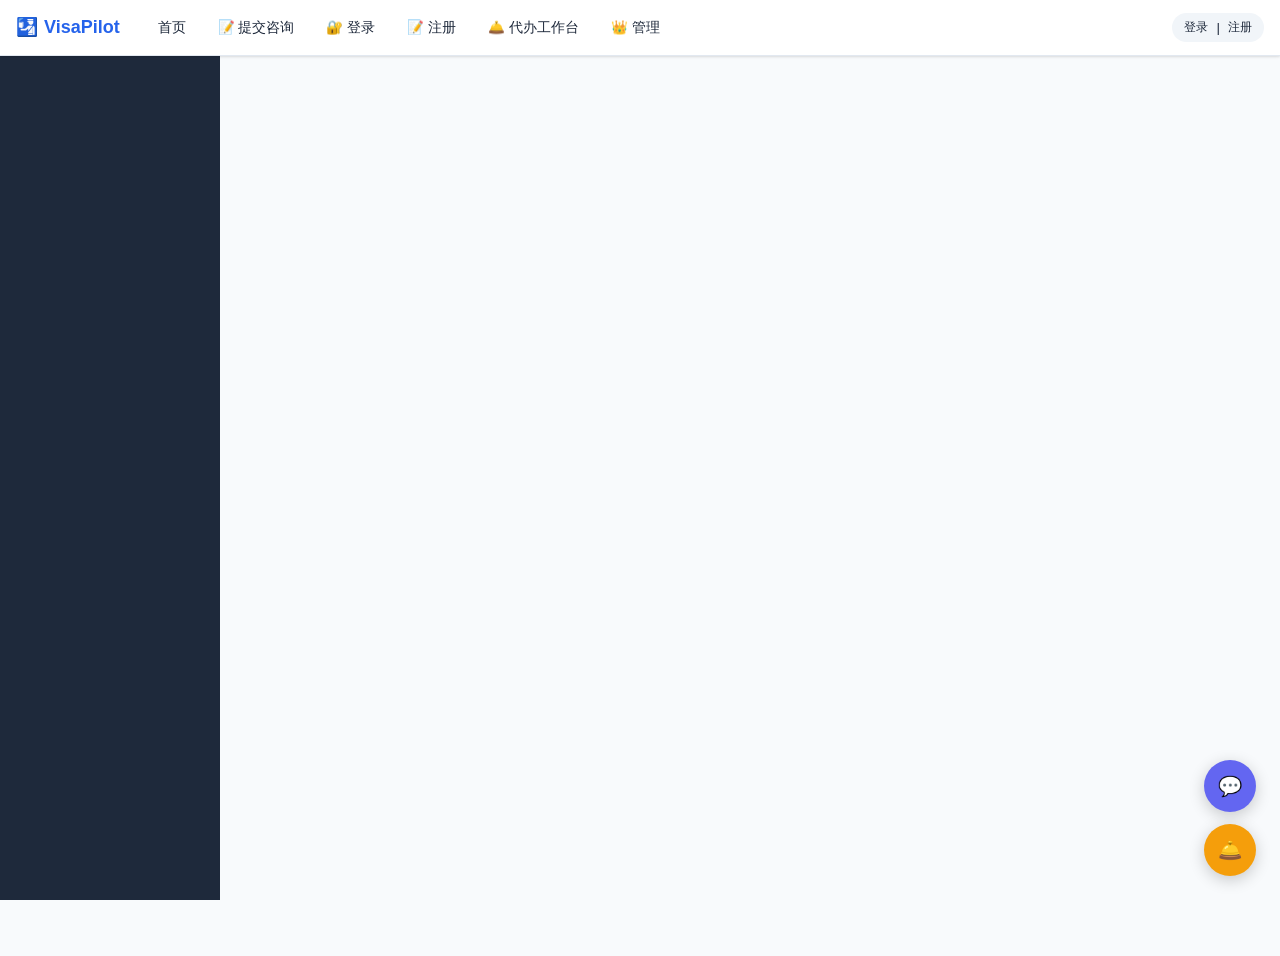
==== commit 6bda8ae4: "refactor: DIY自助服务改为两层结构 - 行程制定(行程单/酒店/机票/保险/翻译) + 材料上传" ====
--- a/visapilot-single.html
+++ b/visapilot-single.html
@@ -2046,6 +2046,34 @@
   .vp-hero-btn-primary, .vp-hero-btn-secondary { width: 100%; justify-content: center; }
   .vp-hero-stats { grid-template-columns: repeat(2, 1fr); }
   .vp-hero-stat-num { font-size: 28px; }
+}
+
+
+/* ===== 材料清单字体缩小 ===== */
+.vp-materials-list-sm .vp-material-item {
+  font-size: 0.85em;
+  padding: 6px 10px;
+}
+.vp-materials-list-sm .vp-material-item .vp-btn-xs {
+  font-size: 0.7em;
+  padding: 1px 6px;
+}
+.vp-materials-list-sm .vp-checkbox span {
+  font-size: 0.88em;
+}
+
+
+/* ===== 材料清单字体缩小 ===== */
+.vp-materials-list-sm .vp-material-item {
+  font-size: 0.85em;
+  padding: 6px 10px;
+}
+.vp-materials-list-sm .vp-material-item .vp-btn-xs {
+  font-size: 0.7em;
+  padding: 1px 6px;
+}
+.vp-materials-list-sm .vp-checkbox span {
+  font-size: 0.88em;
 }
 </style>
   <link rel="icon" href="data:image/svg+xml,<svg xmlns='http://www.w3.org/2000/svg' viewBox='0 0 100 100'><text y='.9em' font-size='90'>🛂</text></svg>">
@@ -5323,7 +5351,7 @@
 <!-- 材料清单 -->
         <div class="vp-section">
           <h3>📋 材料清单</h3>
-          <div class="vp-materials-list">
+          <div class="vp-materials-list vp-materials-list-sm">
             ${templates.map(m => {
               const reqLabel = m.required === true ? '必交' : m.required === 'conditional' ? '视情况' : '可选';
               const user = VPAuth.currentUser();
@@ -5390,18 +5418,29 @@
         <!-- DIY 自助服务 -->
         <div class="vp-section">
           <h3>🛠️ DIY 自助服务</h3>
-          <div class="vp-diy-tabs">
-            <button class="vp-diy-tab active" onclick="VPUI.switchDIYTab(this,'upload','${countryId}','${visaType}')">📄 材料上传</button>
-            <button class="vp-diy-tab" onclick="VPUI.switchDIYTab(this,'itinerary','${countryId}','${visaType}')">🗺️ 行程</button>
-            <button class="vp-diy-tab" onclick="VPUI.switchDIYTab(this,'insurance','${countryId}','${visaType}')">🏥 保险</button>
-            <button class="vp-diy-tab" onclick="VPUI.switchDIYTab(this,'translation','${countryId}','${visaType}')">🌐 翻译</button>
-            <button class="vp-diy-tab" onclick="VPUI.switchDIYTab(this,'generate','${countryId}','${visaType}')">📦 生成</button>
+          <!-- 一级标签 -->
+          <div class="vp-diy-level1" style="display:flex;gap:4px;margin-bottom:12px">
+            <button class="vp-diy-l1 active" style="padding:8px 16px;border:1px solid var(--border);border-radius:6px;cursor:pointer;font-size:0.9em;background:var(--primary);color:white" onclick="VPUI.switchDIYLevel1('plan','${countryId}','${visaType}')">🗺️ 行程制定</button>
+            <button class="vp-diy-l1" style="padding:8px 16px;border:1px solid var(--border);border-radius:6px;cursor:pointer;font-size:0.9em" onclick="VPUI.switchDIYLevel1('upload','${countryId}','${visaType}')">📄 材料上传</button>
           </div>
-          <div id="vp-diy-content">
-            ${VPAuth.currentUser() ? '<p class="vp-text-muted">选择上方标签开始DIY服务</p>' : '<p class="vp-login-prompt"><a href="#" onclick="VPApp.showLogin();return false">🔐 登录/注册</a> 使用DIY自助服务</p>'}
+          <!-- 行程制定 -->
+          <div id="vp-diy-plan-section">
+            <div class="vp-diy-tabs" style="margin-bottom:8px">
+              <button class="vp-diy-tab active" onclick="VPUI.switchPlanTab('itinerary','${countryId}','${visaType}')">📋 行程单</button>
+              <button class="vp-diy-tab" onclick="VPUI.switchPlanTab('hotel','${countryId}','${visaType}')">🏨 酒店</button>
+              <button class="vp-diy-tab" onclick="VPUI.switchPlanTab('flight','${countryId}','${visaType}')">✈️ 机票</button>
+              <button class="vp-diy-tab" onclick="VPUI.switchPlanTab('insurance','${countryId}','${visaType}')">🏥 保险</button>
+              <button class="vp-diy-tab" onclick="VPUI.switchPlanTab('translation','${countryId}','${visaType}')">🌐 翻译</button>
+            </div>
+            <div id="vp-diy-plan-content">
+              ${VPAuth.currentUser() ? '<p class="vp-text-muted">选择上方标签开始制定行程</p>' : '<p class="vp-login-prompt"><a href="#" onclick="VPApp.showLogin();return false">🔐 登录/注册</a> 使用DIY自助服务</p>'}
+            </div>
           </div>
-        </div>
-
+          <!-- 材料上传 -->
+          <div id="vp-diy-upload-section" style="display:none">
+            <div id="vp-diy-upload-inner"></div>
+          </div>
+        </div>
         <!-- 咨询入口 -->
         <div class="vp-section" style="text-align:center;padding:20px;background:var(--bg-muted);border-radius:12px">
           <p>还有疑问？<a href="#" onclick="VPChat.toggleAIChat();return false">💬 咨询智能助手</a> 或 <a href="#" onclick="VPApp.showConsultForm();return false">📝 提交咨询表单</a></p>
@@ -5456,6 +5495,91 @@
 
 
   // ========= DIY 标签切换 =========
+  // ========= NEW: DIY level switching =========
+  function switchDIYLevel1(level, countryId, visaType) {
+    var planSec = document.getElementById('vp-diy-plan-section');
+    var uploadSec = document.getElementById('vp-diy-upload-section');
+    if (planSec) planSec.style.display = level === 'plan' ? 'block' : 'none';
+    if (uploadSec) uploadSec.style.display = level === 'upload' ? 'block' : 'none';
+    // Toggle button styles
+    var btns = document.querySelectorAll('.vp-diy-l1');
+    btns.forEach(function(b) {
+      b.style.background = b.textContent.includes(level === 'plan' ? '行情' : '材料') ? 'var(--primary)' : 'transparent';
+      b.style.color = b.textContent.includes(level === 'plan' ? '行情' : '材料') ? 'white' : 'var(--text)';
+    });
+    if (level === 'upload') {
+      var typeClean = visaType ? visaType.match(/旅游|商务|学生|工作|过境/) : null;
+      typeClean = typeClean ? typeClean[0] : '旅游';
+      var tmpl = VISAPILOT.MATERIAL_TEMPLATES[typeClean] || VISAPILOT.MATERIAL_TEMPLATES['旅游'];
+      VPDIY.renderUploadSection('vp-diy-upload-inner', countryId, visaType || '旅游', tmpl);
+    }
+  }
+  
+  function switchPlanTab(tab, countryId, visaType) {
+    var parent = document.querySelector('#vp-diy-plan-section .vp-diy-tabs');
+    if (parent) {
+      parent.querySelectorAll('.vp-diy-tab').forEach(function(t) {
+        t.classList.remove('active');
+        if ((tab === 'itinerary' && t.textContent.includes('行程单')) ||
+            (tab === 'hotel' && t.textContent.includes('酒店')) ||
+            (tab === 'flight' && t.textContent.includes('机票')) ||
+            (tab === 'insurance' && t.textContent.includes('保险')) ||
+            (tab === 'translation' && t.textContent.includes('翻译'))) {
+          t.classList.add('active');
+        }
+      });
+    }
+    var content = document.getElementById('vp-diy-plan-content');
+    if (!content) return;
+    if (tab === 'itinerary') renderDIYItinerary(countryId, visaType);
+    else if (tab === 'hotel') renderDIYHotel(countryId, visaType);
+    else if (tab === 'flight') renderDIYFlight(countryId, visaType);
+    else if (tab === 'insurance') { VPDIY.renderInsurance('vp-diy-plan-content', countryId); }
+    else if (tab === 'translation') { VPDIY.renderTranslation('vp-diy-plan-content'); }
+  }
+  
+  function renderDIYItinerary(countryId, visaType) {
+    var c = document.getElementById('vp-diy-plan-content');
+    if (!c) return;
+    c.innerHTML = '<div class="vp-diy-itinerary"><h4>📋 生成旅行行程单</h4>' +
+      '<div class="vp-form-row"><label>出发日期：<input type="date" class="vp-input" id="vp-it-start" value="' + new Date().toISOString().slice(0,10) + '"></label>' +
+      '<label>返回日期：<input type="date" class="vp-input" id="vp-it-end" value="' + new Date(Date.now()+7*86400000).toISOString().slice(0,10) + '"></label></div>' +
+      '<div class="vp-form-row"><label>旅行风格：<select class="vp-select" id="vp-it-style"><option value="relaxed">悠闲放松</option><option value="balanced" selected>适中均衡</option><option value="compact">紧凑高效</option></select></label>' +
+      '<label>兴趣偏好：<select class="vp-select" id="vp-it-preference"><option value="mixed" selected>综合</option><option value="culture">文化历史</option><option value="gourmet">美食购物</option><option value="nature">自然风光</option></select></label></div>' +
+      '<button class="vp-btn vp-btn-primary" onclick="VPUI.generateItineraryFromDIY('' + countryId + '','' + visaType + '')">🗺️ 生成行程单表格</button>' +
+      '<div id="vp-itinerary-result" style="margin-top:16px"></div></div>';
+  }
+  
+  function renderDIYHotel(countryId, visaType) {
+    var c = document.getElementById('vp-diy-plan-content');
+    if (!c) return;
+    var codeMap = { usa:'usa', uk:'gbr', schengen:'fra', japan:'jpn', korea:'kor', india:'ind', australia:'aus', canada:'can', ireland:'irl', philippines:'phl', france:'fra', italy:'ita', spain:'esp', germany:'deu', netherlands:'nld', switzerland:'che', singapore:'sgp', thailand:'tha', vietnam:'vnm', malaysia:'mys' };
+    var code = codeMap[countryId] || 'fra';
+    var cd = VISAPILOT.CITY_DATA[code];
+    if (!cd) { c.innerHTML = '<div class="vp-empty-state">暂不支持该国家的酒店信息</div>'; return; }
+    var city = cd.cities[0];
+    c.innerHTML = '<div class="vp-diy-plan-sub"><h4>🏨 酒店推荐 - ' + cd.flag + ' ' + city.name + '</h4>' +
+      '<div class="vp-itinerary-links"><a href="https://www.booking.com/searchresults.html?ss=' + encodeURIComponent(city.name) + '" target="_blank" class="vp-btn vp-btn-sm vp-btn-primary">🏨 Booking.com 订酒店</a>' +
+      '<a href="https://hotels.ctrip.com/" target="_blank" class="vp-btn vp-btn-sm vp-btn-primary">🏨 携程订酒店</a></div>' +
+      '<div class="vp-center-list" style="margin-top:12px">' +
+      '<div class="vp-center-item"><strong>' + city.hotels.economy.name + '</strong><p>' + city.hotels.economy.price + ' · ' + city.hotels.economy.area + '</p><a href="https://www.booking.com/searchresults.html?ss=' + encodeURIComponent(city.name + ' ' + city.hotels.economy.area) + '" target="_blank" class="vp-btn vp-btn-xs vp-btn-outline">查看价格</a></div>' +
+      '<div class="vp-center-item"><strong>' + city.hotels.comfort.name + '</strong><p>' + city.hotels.comfort.price + ' · ' + city.hotels.comfort.area + '</p><a href="https://www.booking.com/searchresults.html?ss=' + encodeURIComponent(city.name + ' ' + city.hotels.comfort.area) + '" target="_blank" class="vp-btn vp-btn-xs vp-btn-outline">查看价格</a></div></div></div>';
+  }
+  
+  function renderDIYFlight(countryId, visaType) {
+    var c = document.getElementById('vp-diy-plan-content');
+    if (!c) return;
+    var codeMap = { usa:'usa', uk:'gbr', schengen:'fra', japan:'jpn', korea:'kor', india:'ind', australia:'aus', canada:'can', ireland:'irl', philippines:'phl', france:'fra', italy:'ita', spain:'esp', germany:'deu', netherlands:'nld', switzerland:'che', singapore:'sgp', thailand:'tha', vietnam:'vnm', malaysia:'mys' };
+    var code = codeMap[countryId] || 'fra';
+    var cd = VISAPILOT.CITY_DATA[code];
+    var cityName = cd ? cd.cities[0].name : '目的地城市';
+    c.innerHTML = '<div class="vp-diy-plan-sub"><h4>✈️ 机票预订</h4>' +
+      '<div class="vp-itinerary-links"><a href="https://flights.ctrip.com/" target="_blank" class="vp-btn vp-btn-sm vp-btn-primary">✈️ 携程订机票</a>' +
+      '<a href="https://www.booking.com/flights/index.html" target="_blank" class="vp-btn vp-btn-sm vp-btn-primary">✈️ Booking.com 订机票</a></div>' +
+      '<p class="vp-text-muted" style="margin-top:12px">选择出发城市和日期，前往携程或Booking.com查询最新航班信息。</p>' +
+      '<p class="vp-text-muted">北京、上海、广州有直飞 ' + cityName + ' 的航班。</p></div>';
+  }
+  
   function switchDIYTab(btn, tab, countryId, visaType) {
     const parent = btn.closest('.vp-diy-tabs');
     if (parent) parent.querySelectorAll('.vp-diy-tab').forEach(t => t.classList.remove('active'));
@@ -5883,7 +6007,7 @@
       '<div class="vp-overview-item"><span>Stay</span><strong>' + getEnhancedStay('schengen', visaType) + '</strong></div>' +
       '</div></div>';
     
-    html += '<div class="vp-section"><h3>Materials</h3><div class="vp-materials-list">';
+    html += '<div class="vp-section"><h3>Materials</h3><div class="vp-materials-list vp-materials-list-sm">';
     
     for (var i2 = 0; i2 < tmpl.length; i2++) {
       var m = tmpl[i2];
@@ -5997,6 +6121,7 @@
     matChecked: _ckGet,
     _aptInfo, getEnhancedValidity, getEnhancedStay,
     renderVisaDetail, renderSchengenPage, renderMyBookings,
+    switchDIYLevel1, switchPlanTab,
     renderProfile, searchCountry, switchDIYTab,
     generateItineraryFromDIY, generatePackageFromDIY,
     switchMyTab, showConsultForm, submitConsult,
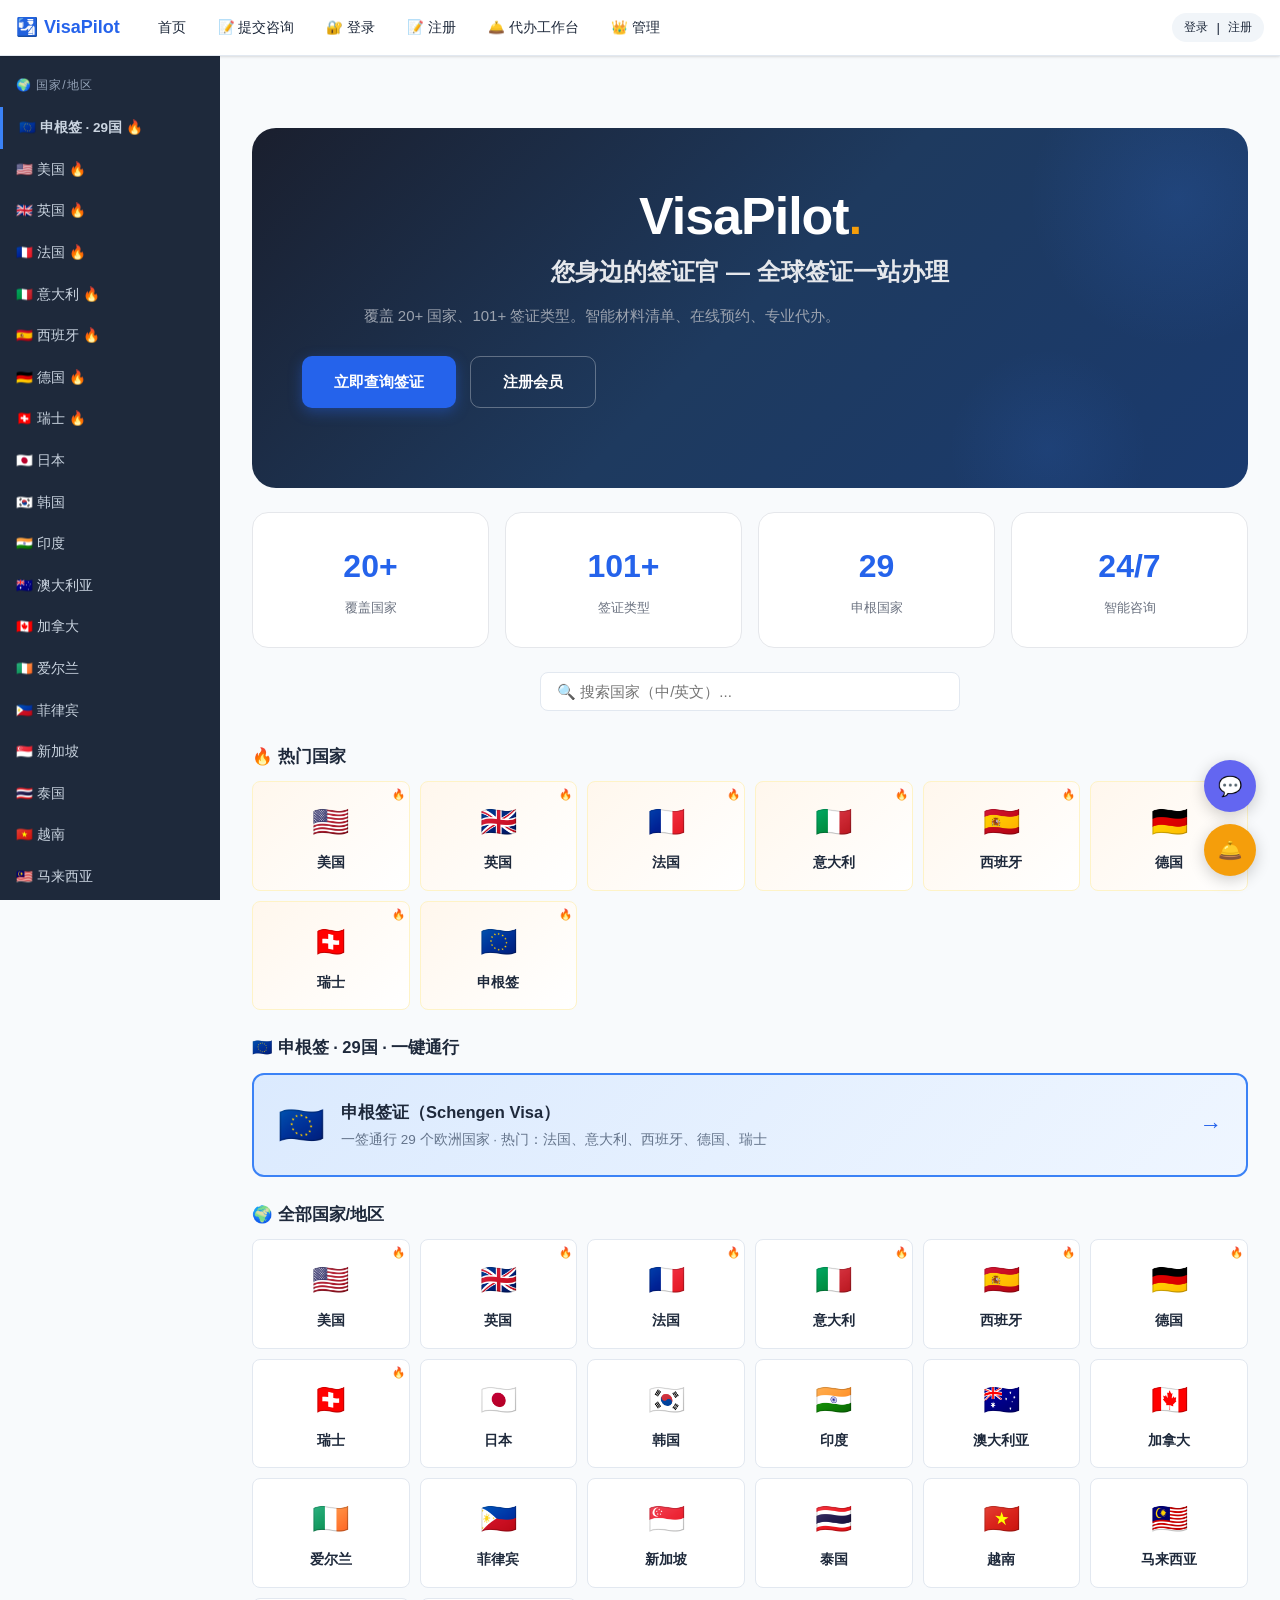
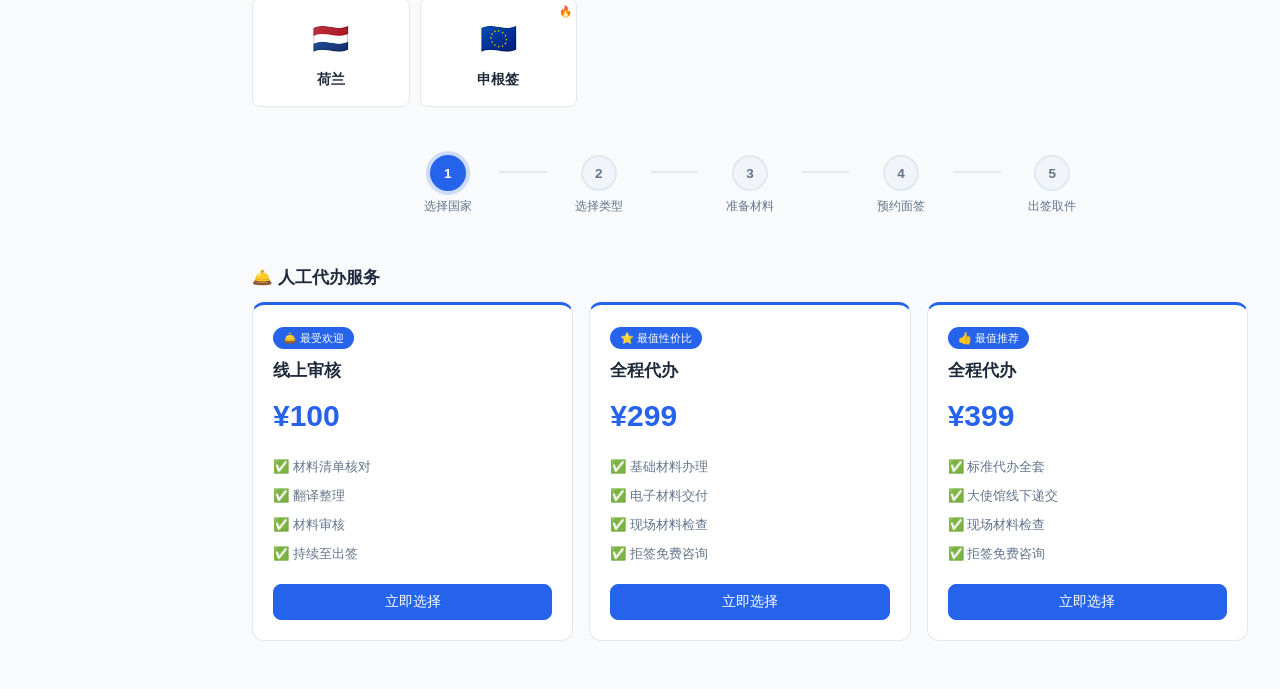
==== commit d5b10231: "fix: DIY自助服务两层结构完成 - 修复parser错误" ====
--- a/visapilot-single.html
+++ b/visapilot-single.html
@@ -5418,25 +5418,25 @@
         <!-- DIY 自助服务 -->
         <div class="vp-section">
           <h3>🛠️ DIY 自助服务</h3>
-          <!-- 一级标签 -->
+          <!-- Level 1 tabs -->
           <div class="vp-diy-level1" style="display:flex;gap:4px;margin-bottom:12px">
-            <button class="vp-diy-l1 active" style="padding:8px 16px;border:1px solid var(--border);border-radius:6px;cursor:pointer;font-size:0.9em;background:var(--primary);color:white" onclick="VPUI.switchDIYLevel1('plan','${countryId}','${visaType}')">🗺️ 行程制定</button>
-            <button class="vp-diy-l1" style="padding:8px 16px;border:1px solid var(--border);border-radius:6px;cursor:pointer;font-size:0.9em" onclick="VPUI.switchDIYLevel1('upload','${countryId}','${visaType}')">📄 材料上传</button>
+            <button class="vp-diy-l1 active" style="padding:8px 16px;border:1px solid var(--border);border-radius:6px;cursor:pointer;font-size:0.9em;background:var(--primary);color:white" onclick="document.getElementById('vp-diy-plan-section').style.display='block';document.getElementById('vp-diy-upload-section').style.display='none'">🗺️ 行程制定</button>
+            <button class="vp-diy-l1" style="padding:8px 16px;border:1px solid var(--border);border-radius:6px;cursor:pointer;font-size:0.9em" onclick="document.getElementById('vp-diy-plan-section').style.display='none';document.getElementById('vp-diy-upload-section').style.display='block'">📄 材料上传</button>
           </div>
-          <!-- 行程制定 -->
+          <!-- Plan section -->
           <div id="vp-diy-plan-section">
             <div class="vp-diy-tabs" style="margin-bottom:8px">
-              <button class="vp-diy-tab active" onclick="VPUI.switchPlanTab('itinerary','${countryId}','${visaType}')">📋 行程单</button>
-              <button class="vp-diy-tab" onclick="VPUI.switchPlanTab('hotel','${countryId}','${visaType}')">🏨 酒店</button>
-              <button class="vp-diy-tab" onclick="VPUI.switchPlanTab('flight','${countryId}','${visaType}')">✈️ 机票</button>
-              <button class="vp-diy-tab" onclick="VPUI.switchPlanTab('insurance','${countryId}','${visaType}')">🏥 保险</button>
-              <button class="vp-diy-tab" onclick="VPUI.switchPlanTab('translation','${countryId}','${visaType}')">🌐 翻译</button>
+              <button class="vp-diy-tab active">📋 行程单</button>
+              <button class="vp-diy-tab">🏨 酒店</button>
+              <button class="vp-diy-tab">✈️ 机票</button>
+              <button class="vp-diy-tab">🏥 保险</button>
+              <button class="vp-diy-tab">🌐 翻译</button>
             </div>
             <div id="vp-diy-plan-content">
               ${VPAuth.currentUser() ? '<p class="vp-text-muted">选择上方标签开始制定行程</p>' : '<p class="vp-login-prompt"><a href="#" onclick="VPApp.showLogin();return false">🔐 登录/注册</a> 使用DIY自助服务</p>'}
             </div>
           </div>
-          <!-- 材料上传 -->
+          <!-- Upload section -->
           <div id="vp-diy-upload-section" style="display:none">
             <div id="vp-diy-upload-inner"></div>
           </div>
@@ -5496,16 +5496,25 @@
 
   // ========= DIY 标签切换 =========
   // ========= NEW: DIY level switching =========
+  
+  
   function switchDIYLevel1(level, countryId, visaType) {
     var planSec = document.getElementById('vp-diy-plan-section');
     var uploadSec = document.getElementById('vp-diy-upload-section');
     if (planSec) planSec.style.display = level === 'plan' ? 'block' : 'none';
     if (uploadSec) uploadSec.style.display = level === 'upload' ? 'block' : 'none';
-    // Toggle button styles
     var btns = document.querySelectorAll('.vp-diy-l1');
     btns.forEach(function(b) {
-      b.style.background = b.textContent.includes(level === 'plan' ? '行情' : '材料') ? 'var(--primary)' : 'transparent';
-      b.style.color = b.textContent.includes(level === 'plan' ? '行情' : '材料') ? 'white' : 'var(--text)';
+      b.style.background = 'transparent';
+      b.style.color = 'var(--text)';
+    });
+    // Find the button whose text matches the selected level
+    btns.forEach(function(b) {
+      if ((level === 'plan' && (b.textContent.includes('行程') || b.textContent.includes('制定'))) ||
+          (level === 'upload' && b.textContent.includes('材料'))) {
+        b.style.background = 'var(--primary)';
+        b.style.color = 'white';
+      }
     });
     if (level === 'upload') {
       var typeClean = visaType ? visaType.match(/旅游|商务|学生|工作|过境/) : null;
@@ -5515,19 +5524,11 @@
     }
   }
   
+  
   function switchPlanTab(tab, countryId, visaType) {
     var parent = document.querySelector('#vp-diy-plan-section .vp-diy-tabs');
     if (parent) {
-      parent.querySelectorAll('.vp-diy-tab').forEach(function(t) {
-        t.classList.remove('active');
-        if ((tab === 'itinerary' && t.textContent.includes('行程单')) ||
-            (tab === 'hotel' && t.textContent.includes('酒店')) ||
-            (tab === 'flight' && t.textContent.includes('机票')) ||
-            (tab === 'insurance' && t.textContent.includes('保险')) ||
-            (tab === 'translation' && t.textContent.includes('翻译'))) {
-          t.classList.add('active');
-        }
-      });
+      parent.querySelectorAll('.vp-diy-tab').forEach(function(t) { t.classList.remove('active'); });
     }
     var content = document.getElementById('vp-diy-plan-content');
     if (!content) return;
@@ -5537,19 +5538,21 @@
     else if (tab === 'insurance') { VPDIY.renderInsurance('vp-diy-plan-content', countryId); }
     else if (tab === 'translation') { VPDIY.renderTranslation('vp-diy-plan-content'); }
   }
-  
-  function renderDIYItinerary(countryId, visaType) {
-    var c = document.getElementById('vp-diy-plan-content');
-    if (!c) return;
-    c.innerHTML = '<div class="vp-diy-itinerary"><h4>📋 生成旅行行程单</h4>' +
-      '<div class="vp-form-row"><label>出发日期：<input type="date" class="vp-input" id="vp-it-start" value="' + new Date().toISOString().slice(0,10) + '"></label>' +
-      '<label>返回日期：<input type="date" class="vp-input" id="vp-it-end" value="' + new Date(Date.now()+7*86400000).toISOString().slice(0,10) + '"></label></div>' +
-      '<div class="vp-form-row"><label>旅行风格：<select class="vp-select" id="vp-it-style"><option value="relaxed">悠闲放松</option><option value="balanced" selected>适中均衡</option><option value="compact">紧凑高效</option></select></label>' +
-      '<label>兴趣偏好：<select class="vp-select" id="vp-it-preference"><option value="mixed" selected>综合</option><option value="culture">文化历史</option><option value="gourmet">美食购物</option><option value="nature">自然风光</option></select></label></div>' +
-      '<button class="vp-btn vp-btn-primary" onclick="VPUI.generateItineraryFromDIY('' + countryId + '','' + visaType + '')">🗺️ 生成行程单表格</button>' +
-      '<div id="vp-itinerary-result" style="margin-top:16px"></div></div>';
-  }
-  
+
+//   function renderDIYItinerary(countryId, visaType) {
+//     var c = document.getElementById('vp-diy-plan-content');
+//     if (!c) return;
+//     var today = new Date();
+//     var weekLater = new Date(Date.now() + 7 * 86400000);
+//     c.innerHTML = '<div class="vp-diy-itinerary"><h4>📋 生成旅行行程单</h4>' +
+//       '<div class="vp-form-row"><label>出发日期：<input type="date" class="vp-input" id="vp-it-start" value="' + today.toISOString().slice(0,10) + '"></label>' +
+//       '<label>返回日期：<input type="date" class="vp-input" id="vp-it-end" value="' + weekLater.toISOString().slice(0,10) + '"></label></div>' +
+//       '<div class="vp-form-row"><label>旅行风格：<select class="vp-select" id="vp-it-style"><option value="relaxed">悠闲放松</option><option value="balanced" selected>适中均衡</option><option value="compact">紧凑高效</option></select></label>' +
+//       '<label>兴趣偏好：<select class="vp-select" id="vp-it-preference"><option value="mixed" selected>综合</option><option value="culture">文化历史</option><option value="gourmet">美食购物</option><option value="nature">自然风光</option></select></label></div>' +
+//       '<button class="vp-btn vp-btn-primary" onclick="VPUI.generateItineraryFromDIY('' + countryId + '','' + visaType + '')">🗺️ 生成行程单表格</button>' +
+//       '<div id="vp-itinerary-result" style="margin-top:16px"></div></div>';
+//   }
+// 
   function renderDIYHotel(countryId, visaType) {
     var c = document.getElementById('vp-diy-plan-content');
     if (!c) return;
@@ -5565,7 +5568,7 @@
       '<div class="vp-center-item"><strong>' + city.hotels.economy.name + '</strong><p>' + city.hotels.economy.price + ' · ' + city.hotels.economy.area + '</p><a href="https://www.booking.com/searchresults.html?ss=' + encodeURIComponent(city.name + ' ' + city.hotels.economy.area) + '" target="_blank" class="vp-btn vp-btn-xs vp-btn-outline">查看价格</a></div>' +
       '<div class="vp-center-item"><strong>' + city.hotels.comfort.name + '</strong><p>' + city.hotels.comfort.price + ' · ' + city.hotels.comfort.area + '</p><a href="https://www.booking.com/searchresults.html?ss=' + encodeURIComponent(city.name + ' ' + city.hotels.comfort.area) + '" target="_blank" class="vp-btn vp-btn-xs vp-btn-outline">查看价格</a></div></div></div>';
   }
-  
+
   function renderDIYFlight(countryId, visaType) {
     var c = document.getElementById('vp-diy-plan-content');
     if (!c) return;
@@ -5579,8 +5582,8 @@
       '<p class="vp-text-muted" style="margin-top:12px">选择出发城市和日期，前往携程或Booking.com查询最新航班信息。</p>' +
       '<p class="vp-text-muted">北京、上海、广州有直飞 ' + cityName + ' 的航班。</p></div>';
   }
-  
-  function switchDIYTab(btn, tab, countryId, visaType) {
+
+function switchDIYTab(btn, tab, countryId, visaType) {
     const parent = btn.closest('.vp-diy-tabs');
     if (parent) parent.querySelectorAll('.vp-diy-tab').forEach(t => t.classList.remove('active'));
     btn.classList.add('active');
@@ -6122,6 +6125,7 @@
     _aptInfo, getEnhancedValidity, getEnhancedStay,
     renderVisaDetail, renderSchengenPage, renderMyBookings,
     switchDIYLevel1, switchPlanTab,
+    switchDIYLevel1, switchPlanTab,
     renderProfile, searchCountry, switchDIYTab,
     generateItineraryFromDIY, generatePackageFromDIY,
     switchMyTab, showConsultForm, submitConsult,
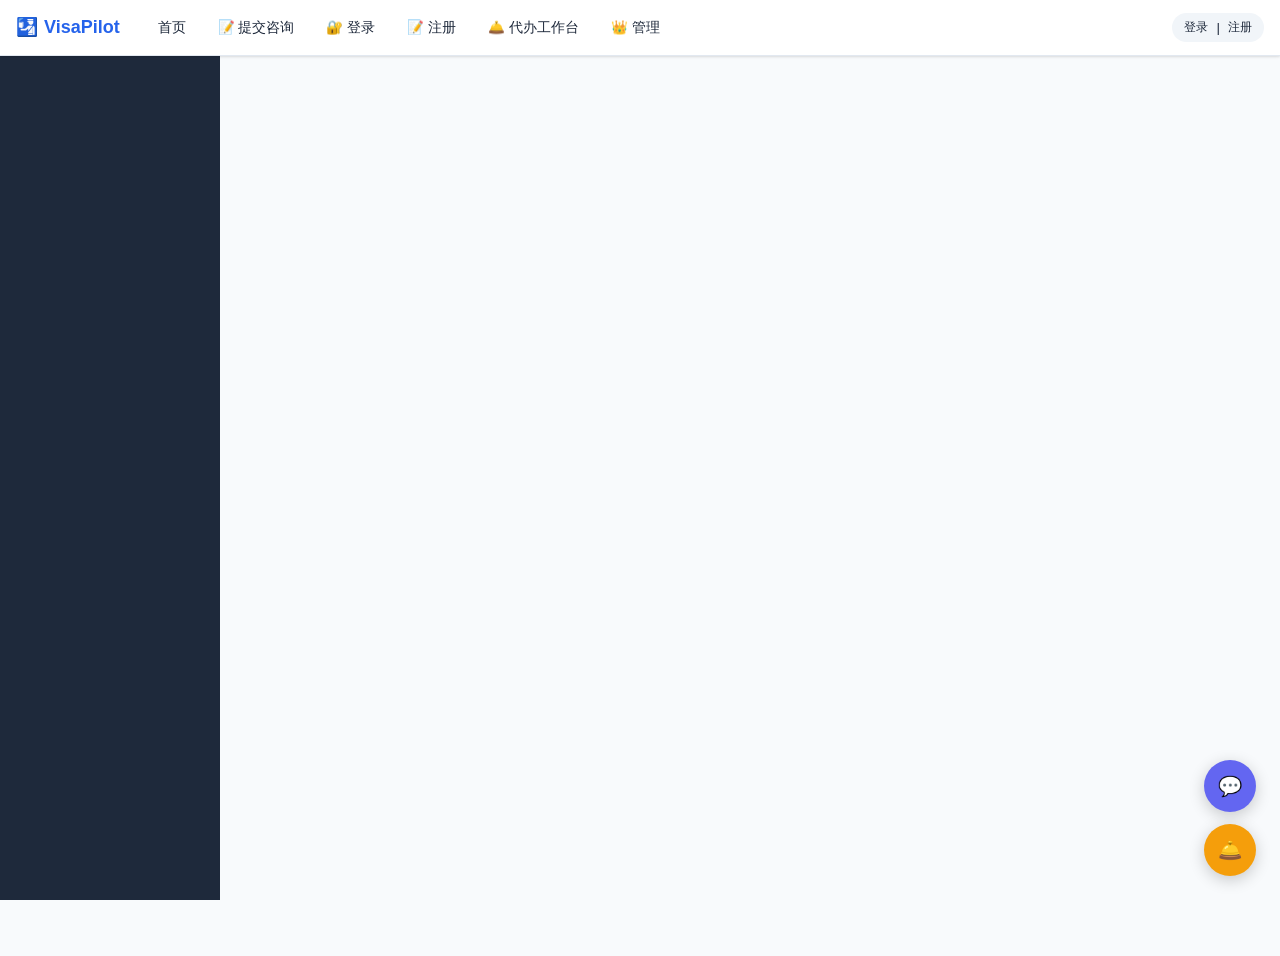
==== commit 2d0579ff: "Revert "fix: DIY自助服务两层结构完成 - 修复parser错误" This reverts commit d5b102313c1b5ff6fa998a778e2b160343c1d45" ====
--- a/visapilot-single.html
+++ b/visapilot-single.html
@@ -5418,25 +5418,25 @@
         <!-- DIY 自助服务 -->
         <div class="vp-section">
           <h3>🛠️ DIY 自助服务</h3>
-          <!-- Level 1 tabs -->
+          <!-- 一级标签 -->
           <div class="vp-diy-level1" style="display:flex;gap:4px;margin-bottom:12px">
-            <button class="vp-diy-l1 active" style="padding:8px 16px;border:1px solid var(--border);border-radius:6px;cursor:pointer;font-size:0.9em;background:var(--primary);color:white" onclick="document.getElementById('vp-diy-plan-section').style.display='block';document.getElementById('vp-diy-upload-section').style.display='none'">🗺️ 行程制定</button>
-            <button class="vp-diy-l1" style="padding:8px 16px;border:1px solid var(--border);border-radius:6px;cursor:pointer;font-size:0.9em" onclick="document.getElementById('vp-diy-plan-section').style.display='none';document.getElementById('vp-diy-upload-section').style.display='block'">📄 材料上传</button>
+            <button class="vp-diy-l1 active" style="padding:8px 16px;border:1px solid var(--border);border-radius:6px;cursor:pointer;font-size:0.9em;background:var(--primary);color:white" onclick="VPUI.switchDIYLevel1('plan','${countryId}','${visaType}')">🗺️ 行程制定</button>
+            <button class="vp-diy-l1" style="padding:8px 16px;border:1px solid var(--border);border-radius:6px;cursor:pointer;font-size:0.9em" onclick="VPUI.switchDIYLevel1('upload','${countryId}','${visaType}')">📄 材料上传</button>
           </div>
-          <!-- Plan section -->
+          <!-- 行程制定 -->
           <div id="vp-diy-plan-section">
             <div class="vp-diy-tabs" style="margin-bottom:8px">
-              <button class="vp-diy-tab active">📋 行程单</button>
-              <button class="vp-diy-tab">🏨 酒店</button>
-              <button class="vp-diy-tab">✈️ 机票</button>
-              <button class="vp-diy-tab">🏥 保险</button>
-              <button class="vp-diy-tab">🌐 翻译</button>
+              <button class="vp-diy-tab active" onclick="VPUI.switchPlanTab('itinerary','${countryId}','${visaType}')">📋 行程单</button>
+              <button class="vp-diy-tab" onclick="VPUI.switchPlanTab('hotel','${countryId}','${visaType}')">🏨 酒店</button>
+              <button class="vp-diy-tab" onclick="VPUI.switchPlanTab('flight','${countryId}','${visaType}')">✈️ 机票</button>
+              <button class="vp-diy-tab" onclick="VPUI.switchPlanTab('insurance','${countryId}','${visaType}')">🏥 保险</button>
+              <button class="vp-diy-tab" onclick="VPUI.switchPlanTab('translation','${countryId}','${visaType}')">🌐 翻译</button>
             </div>
             <div id="vp-diy-plan-content">
               ${VPAuth.currentUser() ? '<p class="vp-text-muted">选择上方标签开始制定行程</p>' : '<p class="vp-login-prompt"><a href="#" onclick="VPApp.showLogin();return false">🔐 登录/注册</a> 使用DIY自助服务</p>'}
             </div>
           </div>
-          <!-- Upload section -->
+          <!-- 材料上传 -->
           <div id="vp-diy-upload-section" style="display:none">
             <div id="vp-diy-upload-inner"></div>
           </div>
@@ -5496,25 +5496,16 @@
 
   // ========= DIY 标签切换 =========
   // ========= NEW: DIY level switching =========
-  
-  
   function switchDIYLevel1(level, countryId, visaType) {
     var planSec = document.getElementById('vp-diy-plan-section');
     var uploadSec = document.getElementById('vp-diy-upload-section');
     if (planSec) planSec.style.display = level === 'plan' ? 'block' : 'none';
     if (uploadSec) uploadSec.style.display = level === 'upload' ? 'block' : 'none';
+    // Toggle button styles
     var btns = document.querySelectorAll('.vp-diy-l1');
     btns.forEach(function(b) {
-      b.style.background = 'transparent';
-      b.style.color = 'var(--text)';
-    });
-    // Find the button whose text matches the selected level
-    btns.forEach(function(b) {
-      if ((level === 'plan' && (b.textContent.includes('行程') || b.textContent.includes('制定'))) ||
-          (level === 'upload' && b.textContent.includes('材料'))) {
-        b.style.background = 'var(--primary)';
-        b.style.color = 'white';
-      }
+      b.style.background = b.textContent.includes(level === 'plan' ? '行情' : '材料') ? 'var(--primary)' : 'transparent';
+      b.style.color = b.textContent.includes(level === 'plan' ? '行情' : '材料') ? 'white' : 'var(--text)';
     });
     if (level === 'upload') {
       var typeClean = visaType ? visaType.match(/旅游|商务|学生|工作|过境/) : null;
@@ -5524,11 +5515,19 @@
     }
   }
   
-  
   function switchPlanTab(tab, countryId, visaType) {
     var parent = document.querySelector('#vp-diy-plan-section .vp-diy-tabs');
     if (parent) {
-      parent.querySelectorAll('.vp-diy-tab').forEach(function(t) { t.classList.remove('active'); });
+      parent.querySelectorAll('.vp-diy-tab').forEach(function(t) {
+        t.classList.remove('active');
+        if ((tab === 'itinerary' && t.textContent.includes('行程单')) ||
+            (tab === 'hotel' && t.textContent.includes('酒店')) ||
+            (tab === 'flight' && t.textContent.includes('机票')) ||
+            (tab === 'insurance' && t.textContent.includes('保险')) ||
+            (tab === 'translation' && t.textContent.includes('翻译'))) {
+          t.classList.add('active');
+        }
+      });
     }
     var content = document.getElementById('vp-diy-plan-content');
     if (!content) return;
@@ -5538,21 +5537,19 @@
     else if (tab === 'insurance') { VPDIY.renderInsurance('vp-diy-plan-content', countryId); }
     else if (tab === 'translation') { VPDIY.renderTranslation('vp-diy-plan-content'); }
   }
-
-//   function renderDIYItinerary(countryId, visaType) {
-//     var c = document.getElementById('vp-diy-plan-content');
-//     if (!c) return;
-//     var today = new Date();
-//     var weekLater = new Date(Date.now() + 7 * 86400000);
-//     c.innerHTML = '<div class="vp-diy-itinerary"><h4>📋 生成旅行行程单</h4>' +
-//       '<div class="vp-form-row"><label>出发日期：<input type="date" class="vp-input" id="vp-it-start" value="' + today.toISOString().slice(0,10) + '"></label>' +
-//       '<label>返回日期：<input type="date" class="vp-input" id="vp-it-end" value="' + weekLater.toISOString().slice(0,10) + '"></label></div>' +
-//       '<div class="vp-form-row"><label>旅行风格：<select class="vp-select" id="vp-it-style"><option value="relaxed">悠闲放松</option><option value="balanced" selected>适中均衡</option><option value="compact">紧凑高效</option></select></label>' +
-//       '<label>兴趣偏好：<select class="vp-select" id="vp-it-preference"><option value="mixed" selected>综合</option><option value="culture">文化历史</option><option value="gourmet">美食购物</option><option value="nature">自然风光</option></select></label></div>' +
-//       '<button class="vp-btn vp-btn-primary" onclick="VPUI.generateItineraryFromDIY('' + countryId + '','' + visaType + '')">🗺️ 生成行程单表格</button>' +
-//       '<div id="vp-itinerary-result" style="margin-top:16px"></div></div>';
-//   }
-// 
+  
+  function renderDIYItinerary(countryId, visaType) {
+    var c = document.getElementById('vp-diy-plan-content');
+    if (!c) return;
+    c.innerHTML = '<div class="vp-diy-itinerary"><h4>📋 生成旅行行程单</h4>' +
+      '<div class="vp-form-row"><label>出发日期：<input type="date" class="vp-input" id="vp-it-start" value="' + new Date().toISOString().slice(0,10) + '"></label>' +
+      '<label>返回日期：<input type="date" class="vp-input" id="vp-it-end" value="' + new Date(Date.now()+7*86400000).toISOString().slice(0,10) + '"></label></div>' +
+      '<div class="vp-form-row"><label>旅行风格：<select class="vp-select" id="vp-it-style"><option value="relaxed">悠闲放松</option><option value="balanced" selected>适中均衡</option><option value="compact">紧凑高效</option></select></label>' +
+      '<label>兴趣偏好：<select class="vp-select" id="vp-it-preference"><option value="mixed" selected>综合</option><option value="culture">文化历史</option><option value="gourmet">美食购物</option><option value="nature">自然风光</option></select></label></div>' +
+      '<button class="vp-btn vp-btn-primary" onclick="VPUI.generateItineraryFromDIY('' + countryId + '','' + visaType + '')">🗺️ 生成行程单表格</button>' +
+      '<div id="vp-itinerary-result" style="margin-top:16px"></div></div>';
+  }
+  
   function renderDIYHotel(countryId, visaType) {
     var c = document.getElementById('vp-diy-plan-content');
     if (!c) return;
@@ -5568,7 +5565,7 @@
       '<div class="vp-center-item"><strong>' + city.hotels.economy.name + '</strong><p>' + city.hotels.economy.price + ' · ' + city.hotels.economy.area + '</p><a href="https://www.booking.com/searchresults.html?ss=' + encodeURIComponent(city.name + ' ' + city.hotels.economy.area) + '" target="_blank" class="vp-btn vp-btn-xs vp-btn-outline">查看价格</a></div>' +
       '<div class="vp-center-item"><strong>' + city.hotels.comfort.name + '</strong><p>' + city.hotels.comfort.price + ' · ' + city.hotels.comfort.area + '</p><a href="https://www.booking.com/searchresults.html?ss=' + encodeURIComponent(city.name + ' ' + city.hotels.comfort.area) + '" target="_blank" class="vp-btn vp-btn-xs vp-btn-outline">查看价格</a></div></div></div>';
   }
-
+  
   function renderDIYFlight(countryId, visaType) {
     var c = document.getElementById('vp-diy-plan-content');
     if (!c) return;
@@ -5582,8 +5579,8 @@
       '<p class="vp-text-muted" style="margin-top:12px">选择出发城市和日期，前往携程或Booking.com查询最新航班信息。</p>' +
       '<p class="vp-text-muted">北京、上海、广州有直飞 ' + cityName + ' 的航班。</p></div>';
   }
-
-function switchDIYTab(btn, tab, countryId, visaType) {
+  
+  function switchDIYTab(btn, tab, countryId, visaType) {
     const parent = btn.closest('.vp-diy-tabs');
     if (parent) parent.querySelectorAll('.vp-diy-tab').forEach(t => t.classList.remove('active'));
     btn.classList.add('active');
@@ -6125,7 +6122,6 @@
     _aptInfo, getEnhancedValidity, getEnhancedStay,
     renderVisaDetail, renderSchengenPage, renderMyBookings,
     switchDIYLevel1, switchPlanTab,
-    switchDIYLevel1, switchPlanTab,
     renderProfile, searchCountry, switchDIYTab,
     generateItineraryFromDIY, generatePackageFromDIY,
     switchMyTab, showConsultForm, submitConsult,
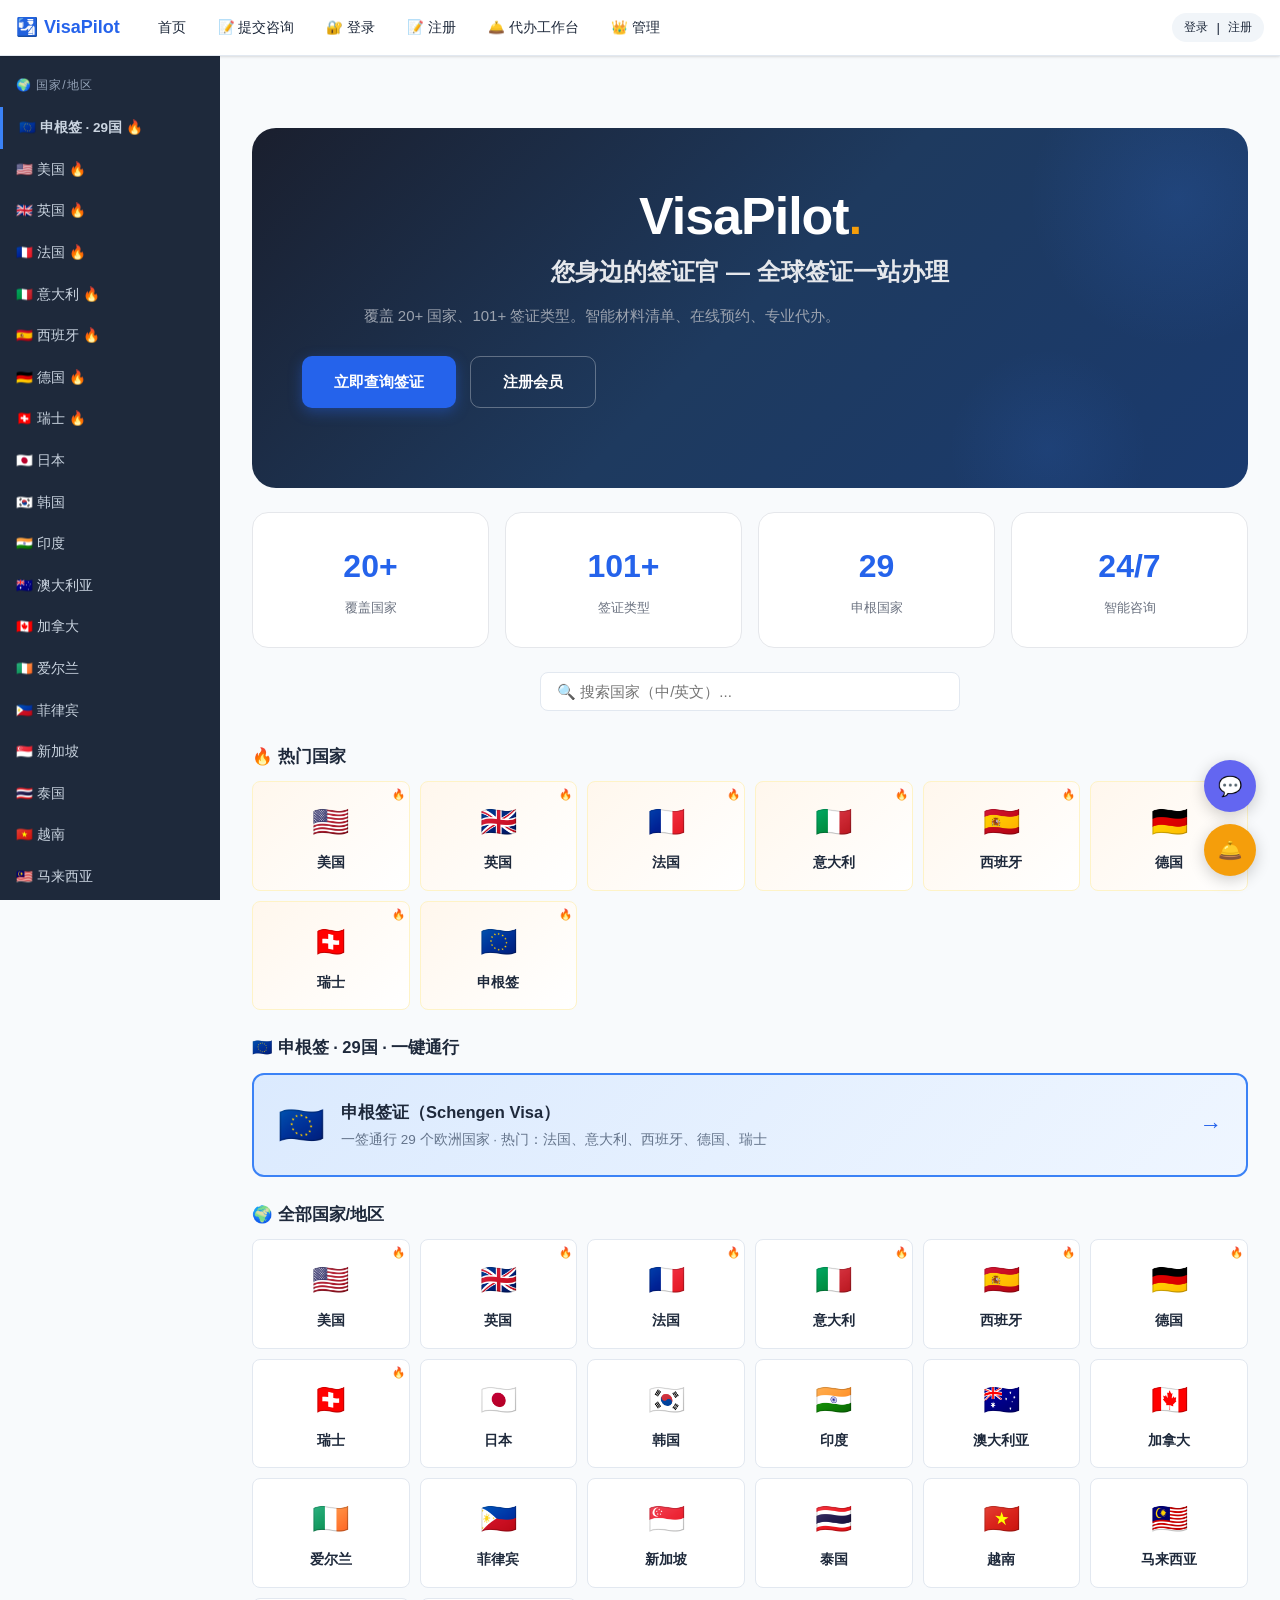
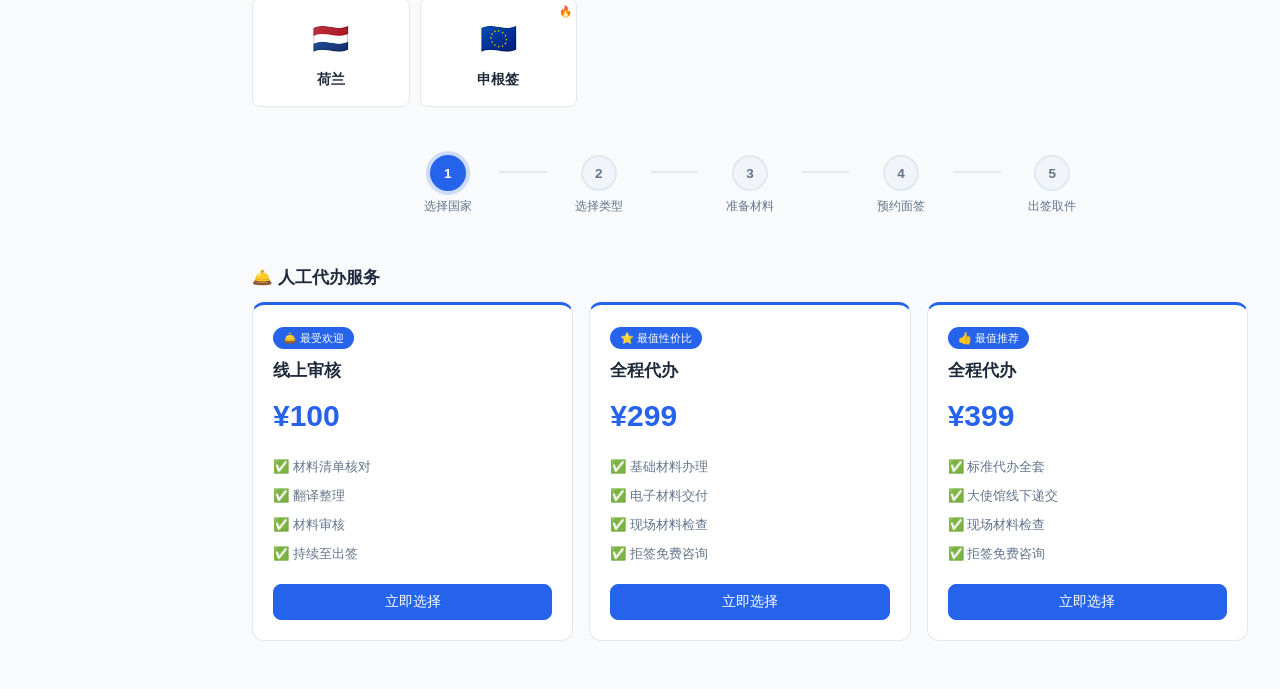
==== commit db2a12c4: "Revert "refactor: DIY自助服务改为两层结构 - 行程制定(行程单/酒店/机票/保险/翻译) + 材料上传" This reverts commit 6bda8ae46b29a06f" ====
--- a/visapilot-single.html
+++ b/visapilot-single.html
@@ -5418,29 +5418,18 @@
         <!-- DIY 自助服务 -->
         <div class="vp-section">
           <h3>🛠️ DIY 自助服务</h3>
-          <!-- 一级标签 -->
-          <div class="vp-diy-level1" style="display:flex;gap:4px;margin-bottom:12px">
-            <button class="vp-diy-l1 active" style="padding:8px 16px;border:1px solid var(--border);border-radius:6px;cursor:pointer;font-size:0.9em;background:var(--primary);color:white" onclick="VPUI.switchDIYLevel1('plan','${countryId}','${visaType}')">🗺️ 行程制定</button>
-            <button class="vp-diy-l1" style="padding:8px 16px;border:1px solid var(--border);border-radius:6px;cursor:pointer;font-size:0.9em" onclick="VPUI.switchDIYLevel1('upload','${countryId}','${visaType}')">📄 材料上传</button>
+          <div class="vp-diy-tabs">
+            <button class="vp-diy-tab active" onclick="VPUI.switchDIYTab(this,'upload','${countryId}','${visaType}')">📄 材料上传</button>
+            <button class="vp-diy-tab" onclick="VPUI.switchDIYTab(this,'itinerary','${countryId}','${visaType}')">🗺️ 行程</button>
+            <button class="vp-diy-tab" onclick="VPUI.switchDIYTab(this,'insurance','${countryId}','${visaType}')">🏥 保险</button>
+            <button class="vp-diy-tab" onclick="VPUI.switchDIYTab(this,'translation','${countryId}','${visaType}')">🌐 翻译</button>
+            <button class="vp-diy-tab" onclick="VPUI.switchDIYTab(this,'generate','${countryId}','${visaType}')">📦 生成</button>
           </div>
-          <!-- 行程制定 -->
-          <div id="vp-diy-plan-section">
-            <div class="vp-diy-tabs" style="margin-bottom:8px">
-              <button class="vp-diy-tab active" onclick="VPUI.switchPlanTab('itinerary','${countryId}','${visaType}')">📋 行程单</button>
-              <button class="vp-diy-tab" onclick="VPUI.switchPlanTab('hotel','${countryId}','${visaType}')">🏨 酒店</button>
-              <button class="vp-diy-tab" onclick="VPUI.switchPlanTab('flight','${countryId}','${visaType}')">✈️ 机票</button>
-              <button class="vp-diy-tab" onclick="VPUI.switchPlanTab('insurance','${countryId}','${visaType}')">🏥 保险</button>
-              <button class="vp-diy-tab" onclick="VPUI.switchPlanTab('translation','${countryId}','${visaType}')">🌐 翻译</button>
-            </div>
-            <div id="vp-diy-plan-content">
-              ${VPAuth.currentUser() ? '<p class="vp-text-muted">选择上方标签开始制定行程</p>' : '<p class="vp-login-prompt"><a href="#" onclick="VPApp.showLogin();return false">🔐 登录/注册</a> 使用DIY自助服务</p>'}
-            </div>
+          <div id="vp-diy-content">
+            ${VPAuth.currentUser() ? '<p class="vp-text-muted">选择上方标签开始DIY服务</p>' : '<p class="vp-login-prompt"><a href="#" onclick="VPApp.showLogin();return false">🔐 登录/注册</a> 使用DIY自助服务</p>'}
           </div>
-          <!-- 材料上传 -->
-          <div id="vp-diy-upload-section" style="display:none">
-            <div id="vp-diy-upload-inner"></div>
-          </div>
-        </div>
+        </div>
+
         <!-- 咨询入口 -->
         <div class="vp-section" style="text-align:center;padding:20px;background:var(--bg-muted);border-radius:12px">
           <p>还有疑问？<a href="#" onclick="VPChat.toggleAIChat();return false">💬 咨询智能助手</a> 或 <a href="#" onclick="VPApp.showConsultForm();return false">📝 提交咨询表单</a></p>
@@ -5495,91 +5484,6 @@
 
 
   // ========= DIY 标签切换 =========
-  // ========= NEW: DIY level switching =========
-  function switchDIYLevel1(level, countryId, visaType) {
-    var planSec = document.getElementById('vp-diy-plan-section');
-    var uploadSec = document.getElementById('vp-diy-upload-section');
-    if (planSec) planSec.style.display = level === 'plan' ? 'block' : 'none';
-    if (uploadSec) uploadSec.style.display = level === 'upload' ? 'block' : 'none';
-    // Toggle button styles
-    var btns = document.querySelectorAll('.vp-diy-l1');
-    btns.forEach(function(b) {
-      b.style.background = b.textContent.includes(level === 'plan' ? '行情' : '材料') ? 'var(--primary)' : 'transparent';
-      b.style.color = b.textContent.includes(level === 'plan' ? '行情' : '材料') ? 'white' : 'var(--text)';
-    });
-    if (level === 'upload') {
-      var typeClean = visaType ? visaType.match(/旅游|商务|学生|工作|过境/) : null;
-      typeClean = typeClean ? typeClean[0] : '旅游';
-      var tmpl = VISAPILOT.MATERIAL_TEMPLATES[typeClean] || VISAPILOT.MATERIAL_TEMPLATES['旅游'];
-      VPDIY.renderUploadSection('vp-diy-upload-inner', countryId, visaType || '旅游', tmpl);
-    }
-  }
-  
-  function switchPlanTab(tab, countryId, visaType) {
-    var parent = document.querySelector('#vp-diy-plan-section .vp-diy-tabs');
-    if (parent) {
-      parent.querySelectorAll('.vp-diy-tab').forEach(function(t) {
-        t.classList.remove('active');
-        if ((tab === 'itinerary' && t.textContent.includes('行程单')) ||
-            (tab === 'hotel' && t.textContent.includes('酒店')) ||
-            (tab === 'flight' && t.textContent.includes('机票')) ||
-            (tab === 'insurance' && t.textContent.includes('保险')) ||
-            (tab === 'translation' && t.textContent.includes('翻译'))) {
-          t.classList.add('active');
-        }
-      });
-    }
-    var content = document.getElementById('vp-diy-plan-content');
-    if (!content) return;
-    if (tab === 'itinerary') renderDIYItinerary(countryId, visaType);
-    else if (tab === 'hotel') renderDIYHotel(countryId, visaType);
-    else if (tab === 'flight') renderDIYFlight(countryId, visaType);
-    else if (tab === 'insurance') { VPDIY.renderInsurance('vp-diy-plan-content', countryId); }
-    else if (tab === 'translation') { VPDIY.renderTranslation('vp-diy-plan-content'); }
-  }
-  
-  function renderDIYItinerary(countryId, visaType) {
-    var c = document.getElementById('vp-diy-plan-content');
-    if (!c) return;
-    c.innerHTML = '<div class="vp-diy-itinerary"><h4>📋 生成旅行行程单</h4>' +
-      '<div class="vp-form-row"><label>出发日期：<input type="date" class="vp-input" id="vp-it-start" value="' + new Date().toISOString().slice(0,10) + '"></label>' +
-      '<label>返回日期：<input type="date" class="vp-input" id="vp-it-end" value="' + new Date(Date.now()+7*86400000).toISOString().slice(0,10) + '"></label></div>' +
-      '<div class="vp-form-row"><label>旅行风格：<select class="vp-select" id="vp-it-style"><option value="relaxed">悠闲放松</option><option value="balanced" selected>适中均衡</option><option value="compact">紧凑高效</option></select></label>' +
-      '<label>兴趣偏好：<select class="vp-select" id="vp-it-preference"><option value="mixed" selected>综合</option><option value="culture">文化历史</option><option value="gourmet">美食购物</option><option value="nature">自然风光</option></select></label></div>' +
-      '<button class="vp-btn vp-btn-primary" onclick="VPUI.generateItineraryFromDIY('' + countryId + '','' + visaType + '')">🗺️ 生成行程单表格</button>' +
-      '<div id="vp-itinerary-result" style="margin-top:16px"></div></div>';
-  }
-  
-  function renderDIYHotel(countryId, visaType) {
-    var c = document.getElementById('vp-diy-plan-content');
-    if (!c) return;
-    var codeMap = { usa:'usa', uk:'gbr', schengen:'fra', japan:'jpn', korea:'kor', india:'ind', australia:'aus', canada:'can', ireland:'irl', philippines:'phl', france:'fra', italy:'ita', spain:'esp', germany:'deu', netherlands:'nld', switzerland:'che', singapore:'sgp', thailand:'tha', vietnam:'vnm', malaysia:'mys' };
-    var code = codeMap[countryId] || 'fra';
-    var cd = VISAPILOT.CITY_DATA[code];
-    if (!cd) { c.innerHTML = '<div class="vp-empty-state">暂不支持该国家的酒店信息</div>'; return; }
-    var city = cd.cities[0];
-    c.innerHTML = '<div class="vp-diy-plan-sub"><h4>🏨 酒店推荐 - ' + cd.flag + ' ' + city.name + '</h4>' +
-      '<div class="vp-itinerary-links"><a href="https://www.booking.com/searchresults.html?ss=' + encodeURIComponent(city.name) + '" target="_blank" class="vp-btn vp-btn-sm vp-btn-primary">🏨 Booking.com 订酒店</a>' +
-      '<a href="https://hotels.ctrip.com/" target="_blank" class="vp-btn vp-btn-sm vp-btn-primary">🏨 携程订酒店</a></div>' +
-      '<div class="vp-center-list" style="margin-top:12px">' +
-      '<div class="vp-center-item"><strong>' + city.hotels.economy.name + '</strong><p>' + city.hotels.economy.price + ' · ' + city.hotels.economy.area + '</p><a href="https://www.booking.com/searchresults.html?ss=' + encodeURIComponent(city.name + ' ' + city.hotels.economy.area) + '" target="_blank" class="vp-btn vp-btn-xs vp-btn-outline">查看价格</a></div>' +
-      '<div class="vp-center-item"><strong>' + city.hotels.comfort.name + '</strong><p>' + city.hotels.comfort.price + ' · ' + city.hotels.comfort.area + '</p><a href="https://www.booking.com/searchresults.html?ss=' + encodeURIComponent(city.name + ' ' + city.hotels.comfort.area) + '" target="_blank" class="vp-btn vp-btn-xs vp-btn-outline">查看价格</a></div></div></div>';
-  }
-  
-  function renderDIYFlight(countryId, visaType) {
-    var c = document.getElementById('vp-diy-plan-content');
-    if (!c) return;
-    var codeMap = { usa:'usa', uk:'gbr', schengen:'fra', japan:'jpn', korea:'kor', india:'ind', australia:'aus', canada:'can', ireland:'irl', philippines:'phl', france:'fra', italy:'ita', spain:'esp', germany:'deu', netherlands:'nld', switzerland:'che', singapore:'sgp', thailand:'tha', vietnam:'vnm', malaysia:'mys' };
-    var code = codeMap[countryId] || 'fra';
-    var cd = VISAPILOT.CITY_DATA[code];
-    var cityName = cd ? cd.cities[0].name : '目的地城市';
-    c.innerHTML = '<div class="vp-diy-plan-sub"><h4>✈️ 机票预订</h4>' +
-      '<div class="vp-itinerary-links"><a href="https://flights.ctrip.com/" target="_blank" class="vp-btn vp-btn-sm vp-btn-primary">✈️ 携程订机票</a>' +
-      '<a href="https://www.booking.com/flights/index.html" target="_blank" class="vp-btn vp-btn-sm vp-btn-primary">✈️ Booking.com 订机票</a></div>' +
-      '<p class="vp-text-muted" style="margin-top:12px">选择出发城市和日期，前往携程或Booking.com查询最新航班信息。</p>' +
-      '<p class="vp-text-muted">北京、上海、广州有直飞 ' + cityName + ' 的航班。</p></div>';
-  }
-  
   function switchDIYTab(btn, tab, countryId, visaType) {
     const parent = btn.closest('.vp-diy-tabs');
     if (parent) parent.querySelectorAll('.vp-diy-tab').forEach(t => t.classList.remove('active'));
@@ -6121,7 +6025,6 @@
     matChecked: _ckGet,
     _aptInfo, getEnhancedValidity, getEnhancedStay,
     renderVisaDetail, renderSchengenPage, renderMyBookings,
-    switchDIYLevel1, switchPlanTab,
     renderProfile, searchCountry, switchDIYTab,
     generateItineraryFromDIY, generatePackageFromDIY,
     switchMyTab, showConsultForm, submitConsult,
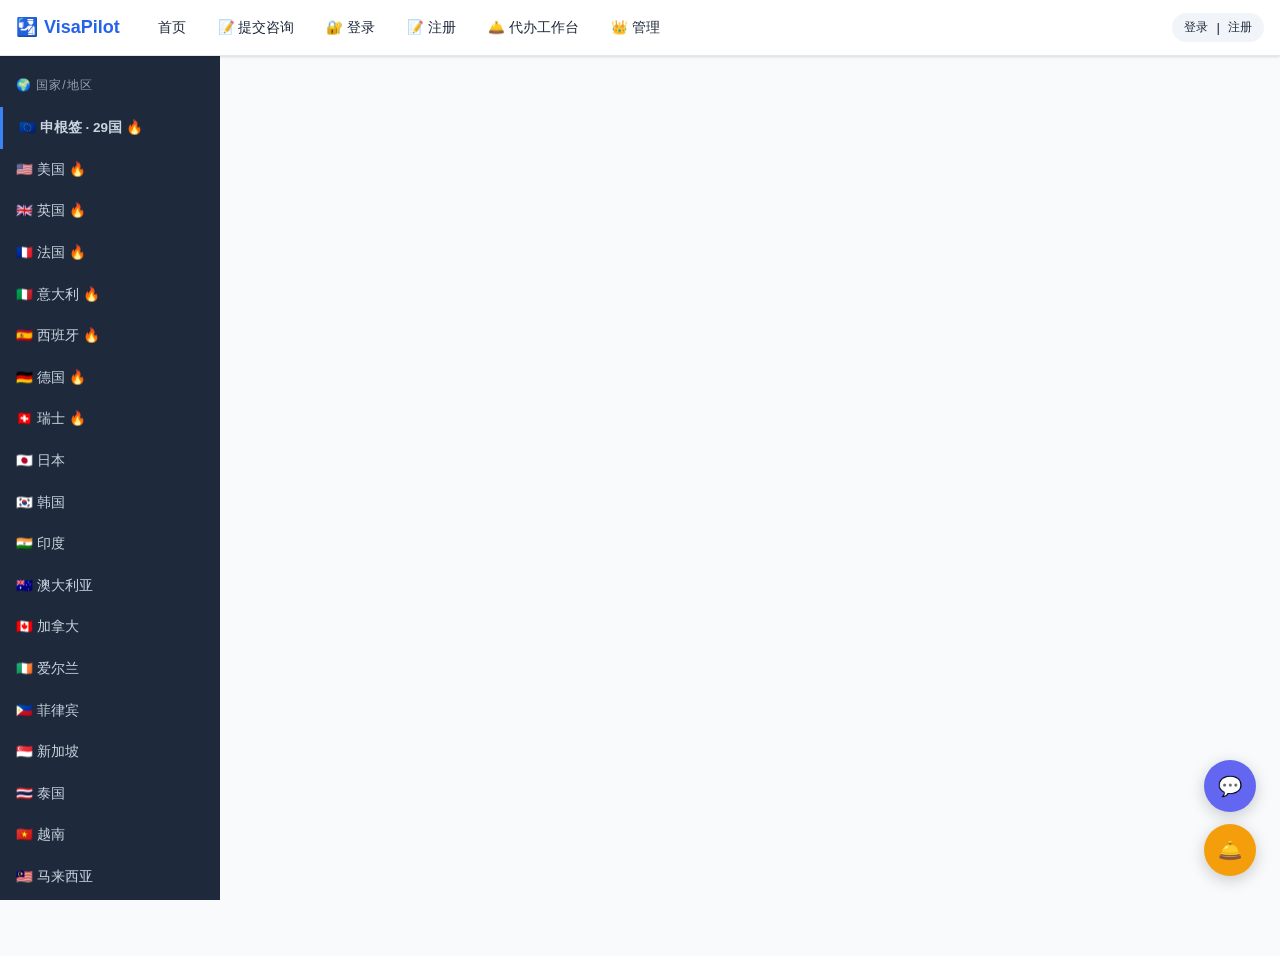
==== commit 8f8b4664: "feat: 材料清单增加资产证明+各国材料要求细节" ====
--- a/visapilot-single.html
+++ b/visapilot-single.html
@@ -2394,6 +2394,15 @@
       feeNote:'贴纸签约¥200，加急¥400',
       baseFees: { '旅游':200,'商务':200 }
     },
+
+    // === 申根区（通用） ===
+    'schengen_passport': '护照有效期须在计划离境申根区后至少3个月，至少2页空白。签发不超过10年。',
+    'schengen_bank': '近3-6个月流水，余额建议5万人民币以上。流水稳定最佳，需提供资金来源说明。',
+    'schengen_photo': '白底彩色照片，35×45mm，近6个月内拍摄，脸部占比60-70%。',
+    'schengen_employment': '公司抬头纸打印，需含姓名、职位、收入、入职日期、准假说明。英文+公章。',
+    'schengen_invitation': '邀请函需含邀请人信息、受邀人信息、行程安排、住宿安排、邀请人签名。',
+    'schengen_insurance': '申根强制要求：保额≥3万欧元，覆盖全部申根天数。',
+    'schengen_business_lic': '营业执照副本+英文翻译件，加盖公章。',
   };
 
   // ========= 申根子国家 =========
@@ -2444,7 +2453,8 @@
       { id:'business_lic',  name:'营业执照副本',      required:'conditional', note:'企业主或单位提供，需加盖公章' },
       { id:'id_card',       name:'身份证复印件',      required:true, note:'正反面复印' },
       { id:'household',     name:'户口本复印件',      required:true, note:'所有页复印' },
-    ],
+              { id:'asset_proof',  name:'资产证明(房产/车辆等)', required:'conditional', note:'房产证、车辆登记证、存款证明等，非必需但有助于出签' },
+],
     '商务': [
       { id:'passport',      name:'护照原件',         required:true, note:'有效期6个月以上' },
       { id:'photo',         name:'白底证件照',       required:true, note:'近6个月内' },
@@ -2455,7 +2465,8 @@
       { id:'business_lic',  name:'营业执照副本',      required:true, note:'加盖公章' },
       { id:'id_card',       name:'身份证复印件',      required:true, note:'正反面' },
       { id:'tax',           name:'纳税证明',          required:'conditional', note:'企业主建议提供' },
-    ],
+              { id:'asset_proof',  name:'资产证明(房产/车辆等)', required:'conditional', note:'房产证、车辆登记证等，非必需但有助于展示企业实力' },
+],
     '学生': [
       { id:'passport',      name:'护照原件',         required:true, note:'有效期6个月以上' },
       { id:'photo',         name:'白底证件照',       required:true, note:'近6个月内' },
@@ -2467,7 +2478,8 @@
       { id:'consent',       name:'父母同意书',         required:'conditional', note:'未成年申请人' },
       { id:'id_card',       name:'身份证复印件',       required:true, note:'正反面' },
       { id:'household',     name:'户口本复印件',       required:true },
-    ],
+              { id:'asset_proof',  name:'资产证明(房产/车辆等)', required:'conditional', note:'父母名下的房产证、车辆登记证等，有助于展示家庭经济实力' },
+],
     '工作': [
       { id:'passport',      name:'护照原件',         required:true },
       { id:'photo',         name:'白底证件照',       required:true },
@@ -2478,14 +2490,16 @@
       { id:'police',        name:'无犯罪记录证明',     required:true },
       { id:'medical',       name:'体检报告',          required:'conditional' },
       { id:'id_card',       name:'身份证复印件',       required:true },
-    ],
+              { id:'asset_proof',  name:'资产证明(房产/车辆等)', required:'conditional', note:'房产证、车辆登记证等辅助材料' },
+],
     '过境': [
       { id:'passport',      name:'护照原件',         required:true },
       { id:'visa_dest',     name:'目的地国签证',      required:true, note:'如已持有' },
       { id:'ticket',        name:'联程机票',          required:true },
       { id:'application',   name:'过境签证申请表',     required:true },
       { id:'photo',         name:'证件照',           required:true },
-    ],
+              { id:'asset_proof',  name:'资产证明(房产/车辆等)', required:'conditional', note:'房产证、车辆登记证等（如有）' },
+],
     '探亲访友': [
       { id:'passport',      name:'护照原件',         required:true },
       { id:'photo',         name:'白底证件照',       required:true },
@@ -2495,7 +2509,8 @@
       { id:'relationship',  name:'关系证明',          required:true },
       { id:'bank',          name:'银行流水',          required:true },
       { id:'insurance',     name:'旅行医疗保险',       required:true },
-    ],
+              { id:'asset_proof',  name:'资产证明(房产/车辆等)', required:'conditional', note:'房产证、车辆登记证等，有助于展示国内约束力' },
+],
     '医疗': [
       { id:'passport',      name:'护照原件',         required:true },
       { id:'photo',         name:'白底证件照',       required:true },
@@ -2504,7 +2519,8 @@
       { id:'hospital_app',  name:'医院预约函',        required:true },
       { id:'financial',     name:'财力证明',          required:true },
       { id:'insurance',     name:'医疗保险',          required:true },
-    ],
+              { id:'asset_proof',  name:'资产证明(房产/车辆等)', required:'conditional', note:'房产证、车辆登记证等，用于展示经济能力' },
+],
   };
 
   // ========= 办理流程 =========
@@ -2705,6 +2721,82 @@
     rou: { name:'罗马尼亚', flag:'\uD83C\uDDF7\uD83C\uDDF4', standalone:false, embassy:'https://www.google.com/search?q=Romania+embassy+visa+China', city:'Beijing/Shanghai' },
   };
 
+  // ========= 国家特定材料要求细节 =========
+  const MATERIAL_COUNTRY_DETAILS = {
+    // === 美国 ===
+    'usa_passport': '护照有效期须在预计离美日期后至少6个月，至少2页空白签证页。曾丢失护照需说明。',
+    'usa_bank': '近3-6个月工资卡流水，余额建议10万人民币以上。提供房产证/车辆登记证作为辅助更佳。',
+    'usa_photo': '白底彩色照片，51×51mm正方形（美签专用尺寸），近6个月内拍摄，不可戴眼镜。',
+    'usa_employment': '使用公司抬头纸打印，内容含姓名、职位、收入(年薪)、入职时间、准假说明。HR签名+公司公章。',
+    'usa_invitation': '邀请方需提供DS-160确认页、邀请函原件(含行程安排、费用承担说明、邀请人联系方式)。',
+    'usa_business_lic': '加盖公章的企业营业执照副本复印件，如为政府/事业单位可提供组织机构代码证。',
+
+    // === 英国 ===
+    'uk_passport': '护照有效期须在预计离英后至少6个月，至少2页空白。如持有旧护照(含签证记录)建议一并提交。',
+    'uk_bank': '近6个月银行流水，余额建议5万人民币以上。如提供工资卡流水更好。资金来源需合理解释。',
+    'uk_photo': '白底彩色照片，45×35mm，近6个月内拍摄，脸部占比70-80%。',
+    'uk_employment': '在职证明需包含：姓名、职位、收入、入职时间、准假时间。公司英文抬头纸打印+公章。',
+    'uk_invitation': '邀请函需包含受邀人信息、行程安排、住宿安排、邀请人签名及联系方式。',
+    'uk_business_lic': '营业执照副本复印件加盖公章，附英文翻译件。',
+
+    // === 法国/申根 ===
+    'fra_passport': '护照有效期须在计划离境申根区后至少3个月，至少2页空白。签发不超过10年。',
+    'fra_bank': '近3-6个月流水，余额建议5万人民币以上。流水稳定最佳，大额存入需提供资金来源说明。',
+    'fra_photo': '白底彩色照片，35×45mm，近6个月内，脸部占比60-70%，不可戴美瞳。',
+    'fra_employment': '公司抬头纸打印，需包含姓名、职位、收入、入职日期、准假说明、费用承担方。英文+盖章。',
+    'fra_invitation': '邀请函需经当地市政府认证（Attestation d\'accueil），含邀请人身份信息及住宿证明。',
+    'fra_business_lic': '营业执照副本+英文翻译件，加盖公章。',
+    'fra_insurance': '申根签证强制要求：保额≥3万欧元，覆盖全部申根停留天数。推荐安联/平安申根保险。',
+
+    // === 意大利 ===
+    'ita_passport': '护照有效期须在计划离境申根后至少3个月。至少2页空白。',
+    'ita_bank': '近3-6个月流水，余额建议5万人民币以上。信用卡对账单可作为辅助。',
+    'ita_photo': '白底彩照35×45mm，近6个月内，露耳。',
+
+    // === 德国 ===
+    'deu_passport': '护照有效期须在计划离境后至少3个月，至少2页空白。',
+    'deu_bank': '近3个月银行流水，余额建议5万人民币以上。使馆可能要求冻结3万人民币存款。',
+    'deu_photo': '白底彩照35×45mm，近6个月内，不可戴头饰。',
+
+    // === 日本 ===
+    'japan_passport': '护照有效期须在预计离日后至少6个月。至少2页空白签证页。',
+    'japan_bank': '近6个月流水，单次签余额建议10万人民币以上，三年签建议20万以上，五年签建议50万以上。',
+    'japan_photo': '白底彩照45×45mm（正方形），近6个月内，露耳。',
+    'japan_employment': '在职证明需注明年收入。单次签建议年收10万+，三年签建议20万+，五年签建议50万+。',
+
+    // === 韩国 ===
+    'korea_passport': '护照有效期须在预计离日后至少6个月。',
+    'korea_bank': '近6个月流水，余额建议5万人民币以上。',
+    'korea_photo': '白底彩照35×45mm，近6个月内。',
+
+    // === 澳大利亚 ===
+    'australia_passport': '护照有效期须在预计离澳后至少6个月。',
+    'australia_bank': '近3-6个月流水，余额建议5万人民币以上。提供存款证明更佳。',
+    'australia_photo': '白底彩照35×45mm，近6个月内。',
+
+    // === 加拿大 ===
+    'canada_passport': '护照有效期须在预计离加后至少6个月。',
+    'canada_bank': '近4-6个月流水，余额建议10万人民币以上。提供资产证明有助于出签。',
+    'canada_photo': '白底彩照35×45mm，近6个月内。',
+
+    // === 新加坡 ===
+    'singapore_passport': '护照有效期须在预计离新后至少6个月。',
+    'singapore_bank': '近3个月流水，余额建议3万人民币以上。',
+    'singapore_photo': '白底彩照35×45mm，近6个月内。',
+
+    // === 泰国 ===
+    'thailand_passport': '护照有效期须在预计离泰后至少6个月。（中国公民免签30天）',
+    'thailand_photo': '白底彩照35×45mm，近6个月内。',
+
+    // === 越南 ===
+    'vietnam_passport': '护照有效期须在预计离越后至少6个月。',
+    'vietnam_photo': '白底彩照35×45mm，近6个月内。',
+
+    // === 马来西亚 ===
+    'malaysia_passport': '护照有效期须在预计离马后至少6个月。',
+    'malaysia_photo': '白底彩照35×45mm，近6个月内。',
+  };
+
   return {
     COUNTRIES,
     VISA_TYPES_BASE,
@@ -2716,6 +2808,7 @@
     FAQ_DATA,
     CITY_DATA,
     INSURANCE_PROVIDERS,
+    MATERIAL_COUNTRY_DETAILS,
   };
 })();
 
@@ -5356,6 +5449,7 @@
               const reqLabel = m.required === true ? '必交' : m.required === 'conditional' ? '视情况' : '可选';
               const user = VPAuth.currentUser();
               const canView = !user && m.required === true ? false : true;
+              const matNote = VISAPILOT.MATERIAL_COUNTRY_DETAILS ? (VISAPILOT.MATERIAL_COUNTRY_DETAILS[countryId + '_' + m.id] || m.note || '') : (m.note || '');
               return `
                 <div class="vp-material-item">
                   <label class="vp-checkbox ${_ckGet(countryId, visaType, m.id) ? 'vp-checked' : ''}">
@@ -5363,7 +5457,7 @@
                     <span>${canView ? m.name : '🔒 注册会员可见'}</span>
                   </label>
                   <span class="vp-material-required ${m.required === true ? 'vp-required' : ''}">${canView ? reqLabel : '🔒'}</span>
-                  ${canView && m.note ? `<span class="vp-text-muted vp-material-note">${m.note}</span>` : ''}
+                  ${canView && matNote ? `<span class="vp-text-muted vp-material-note">${matNote}</span>` : ''}
                 </div>
               `;
             }).join('')}
